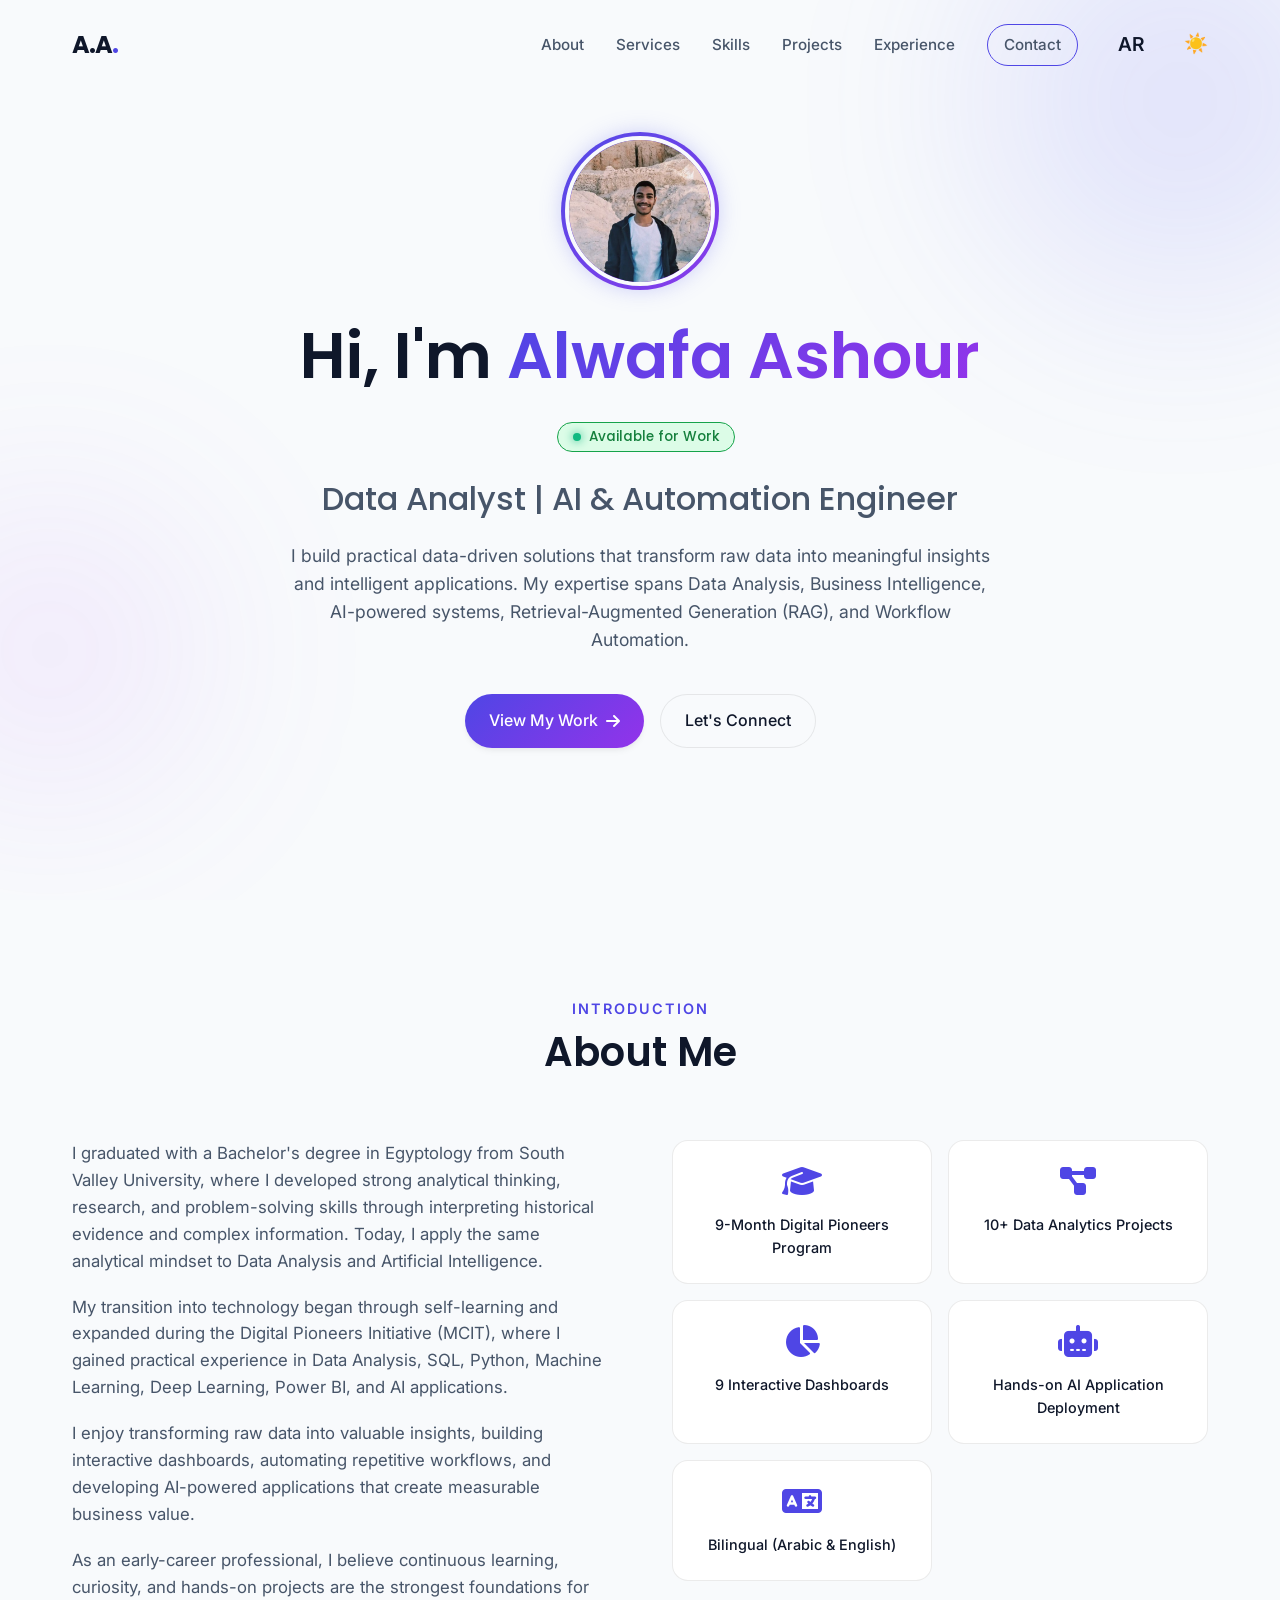
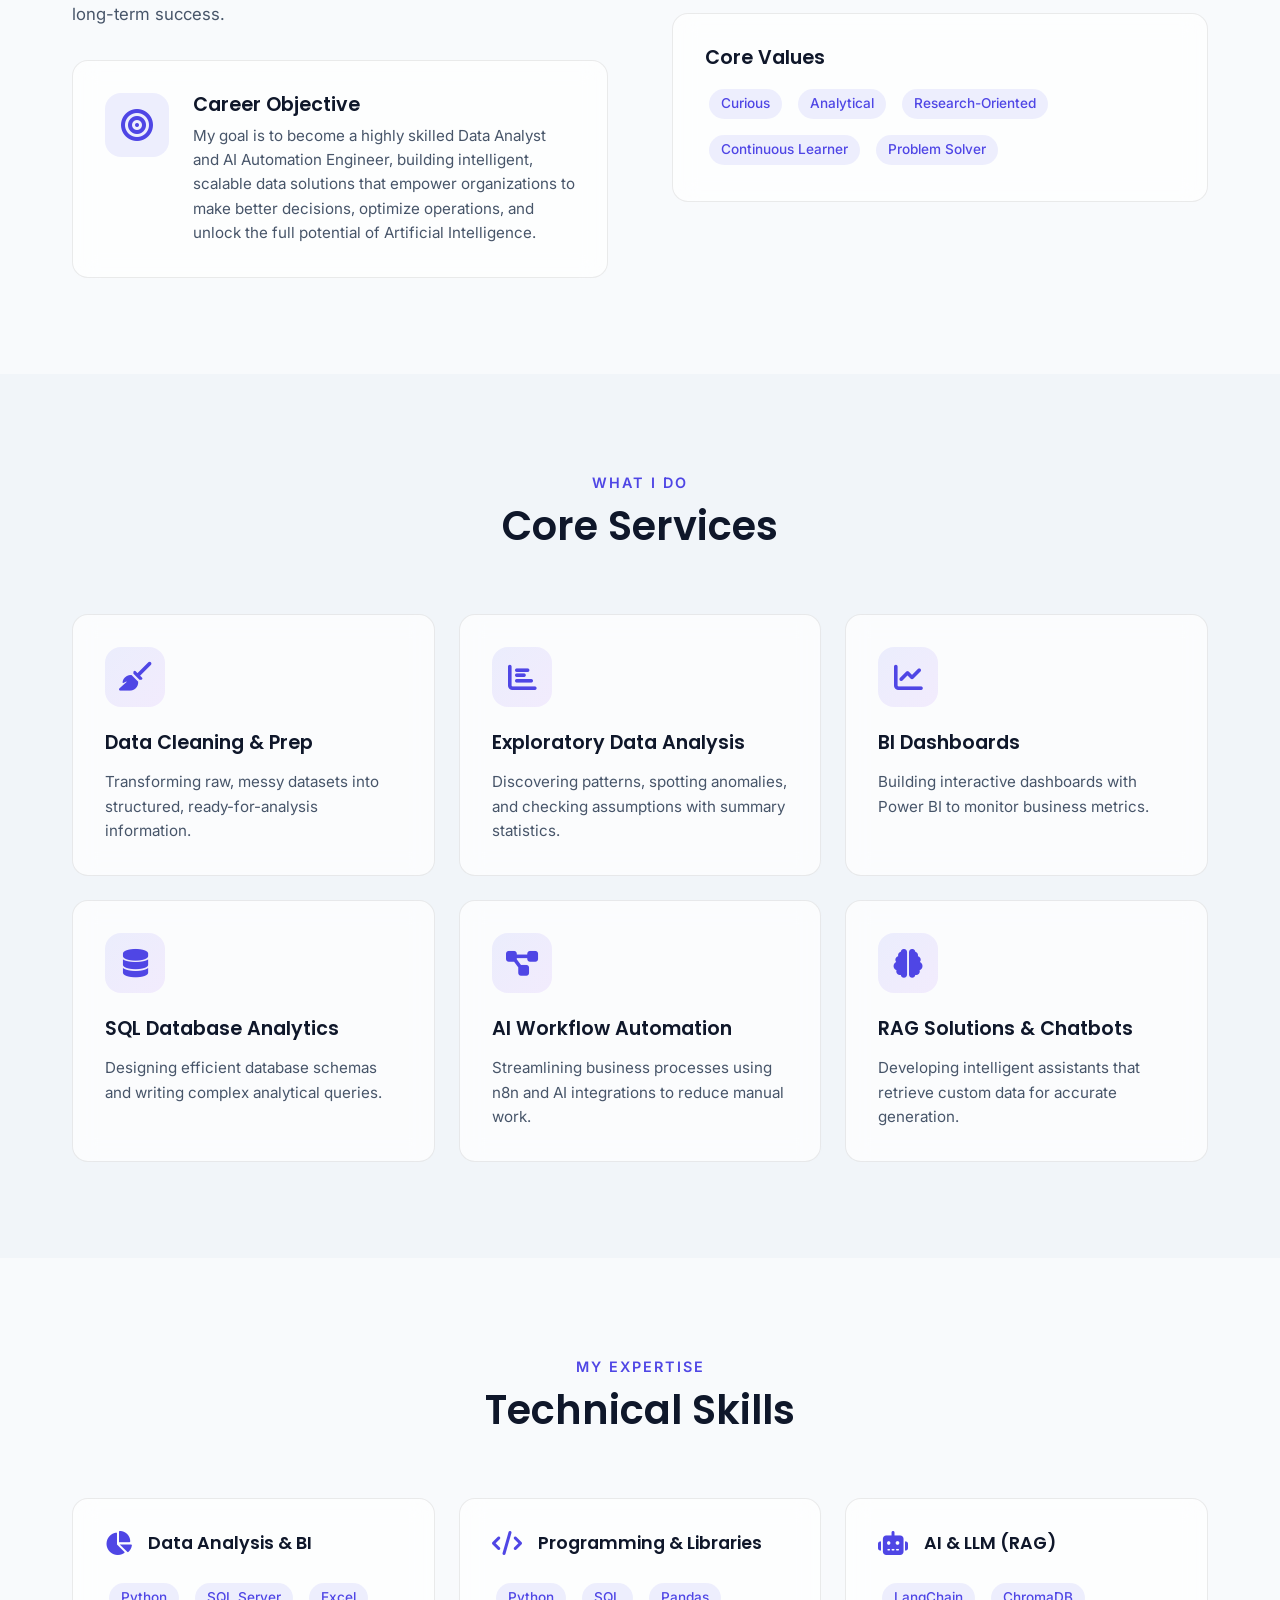
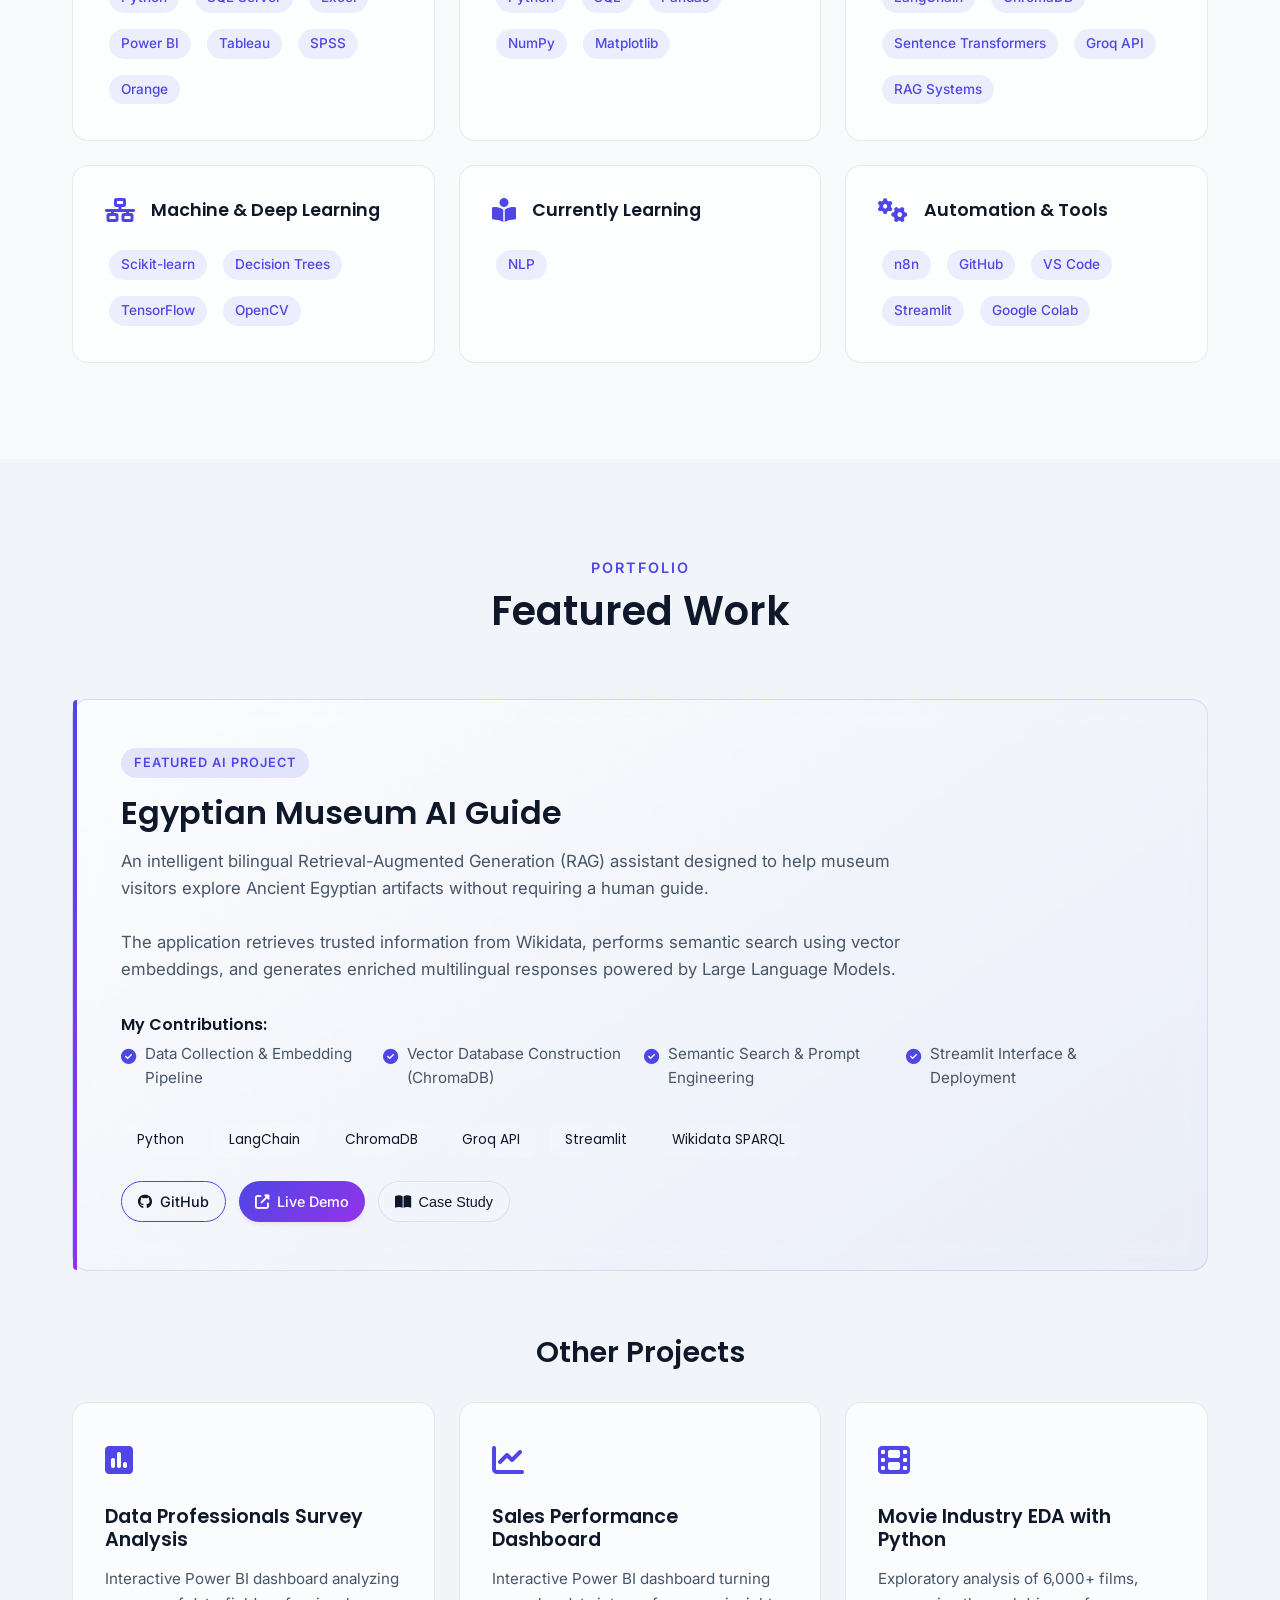
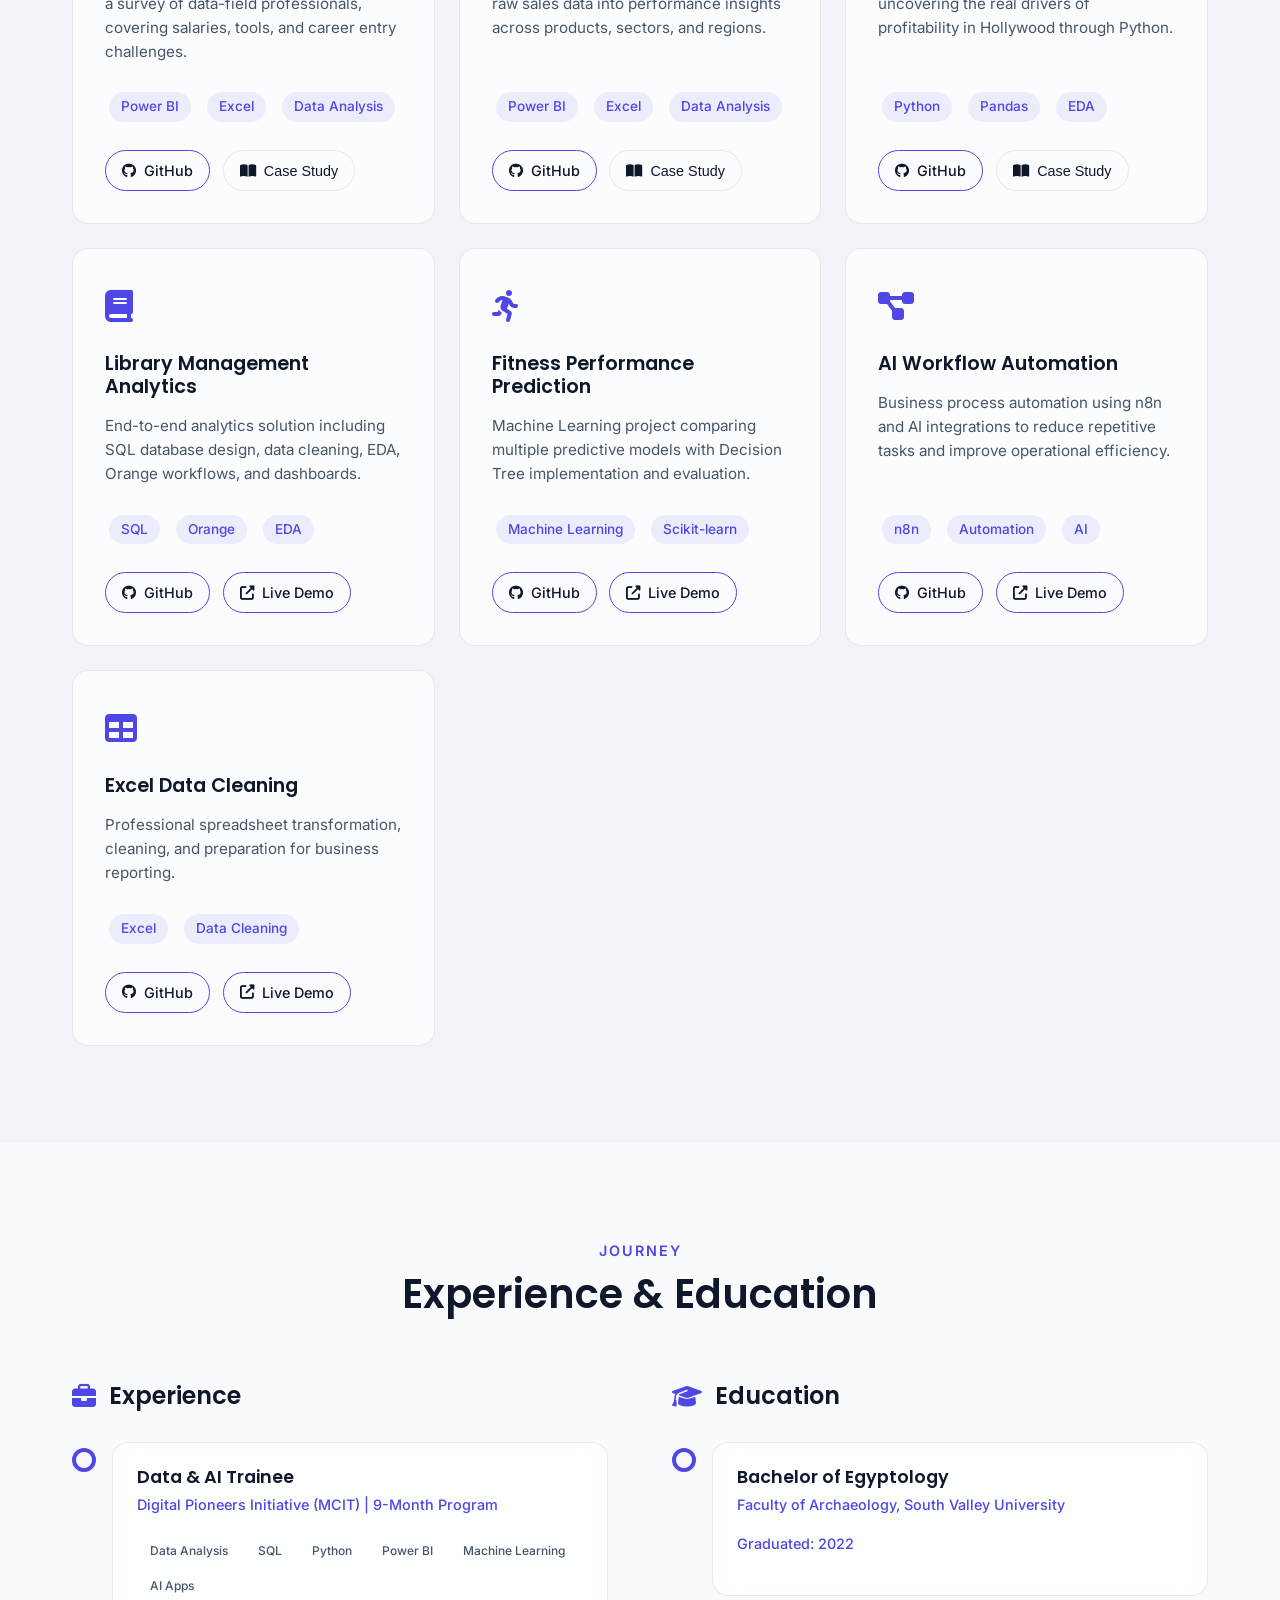
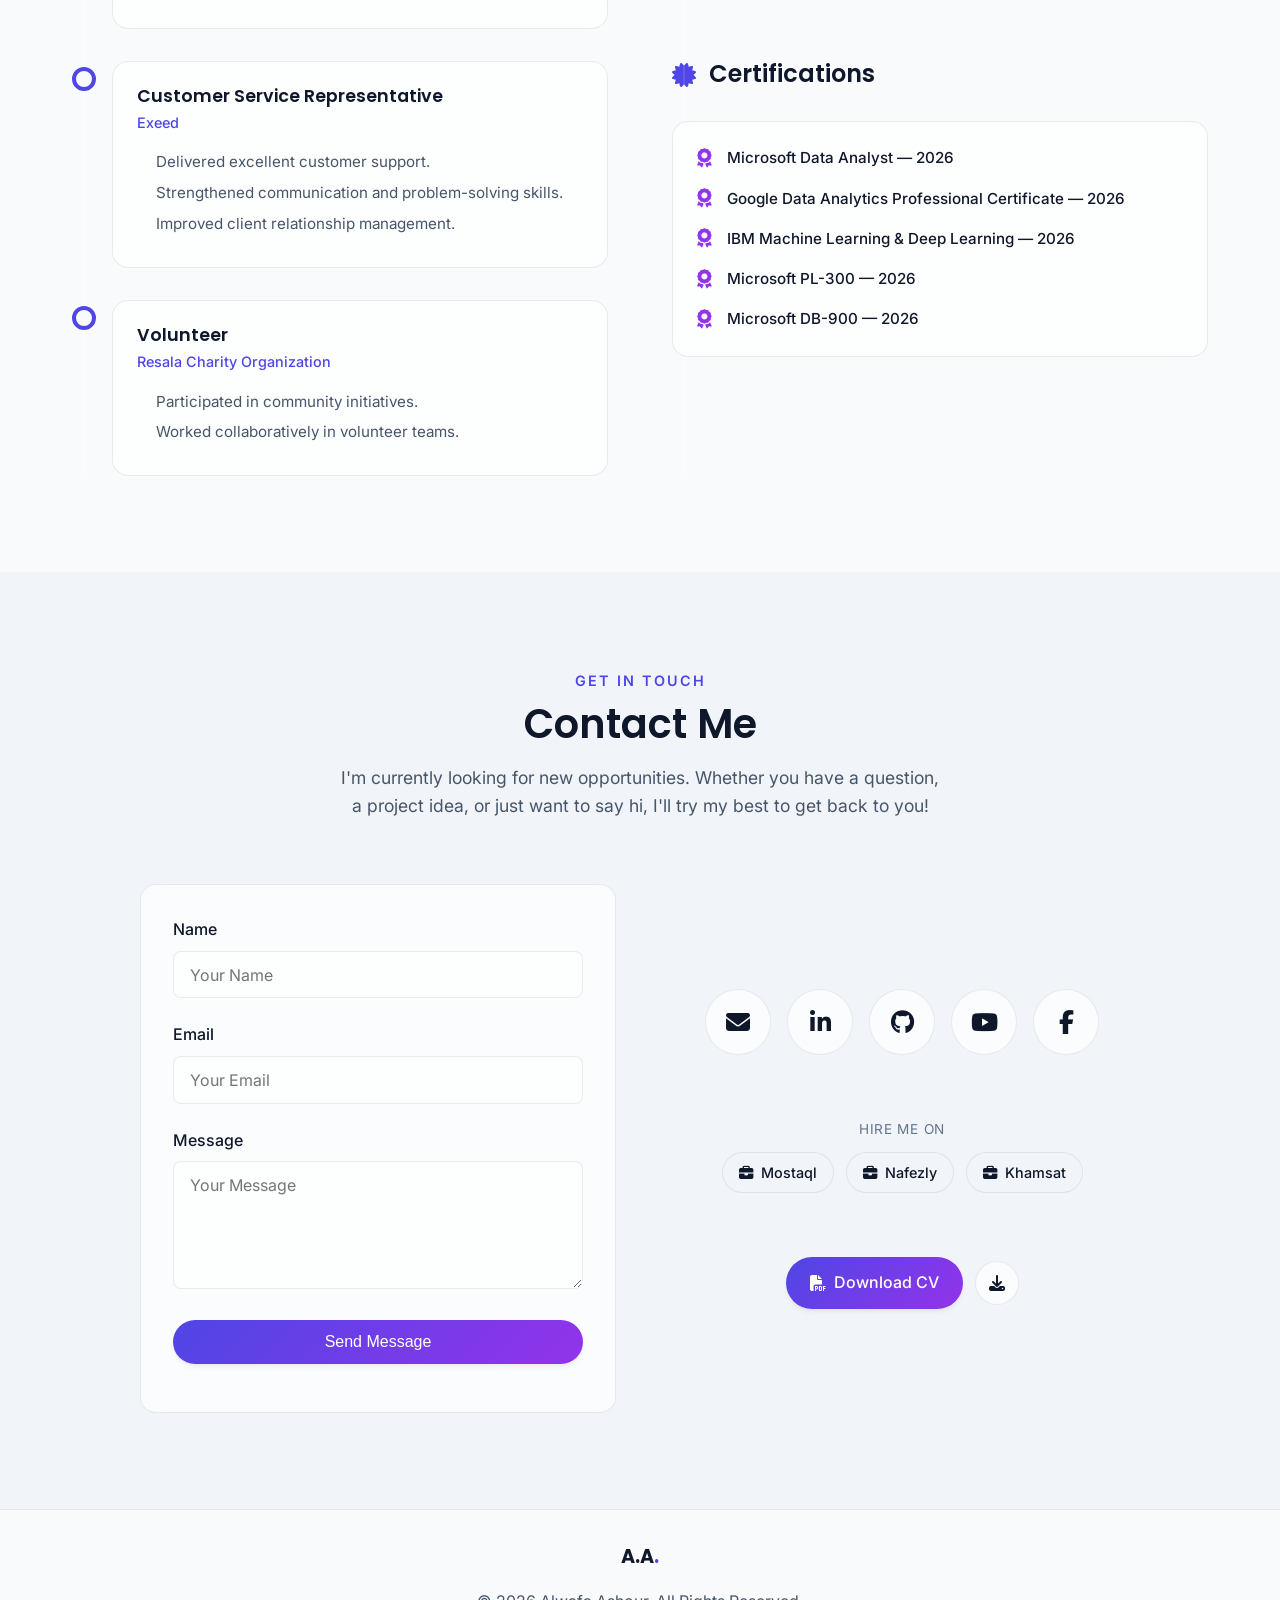
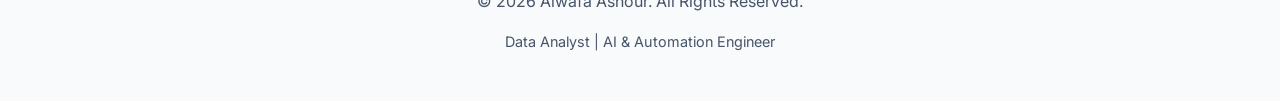
==== index.html @ 2058bc28 "Update portfolio" ====
<!DOCTYPE html>
<html lang="en">

<head>
    <meta charset="UTF-8">
    <meta name="viewport" content="width=device-width, initial-scale=1.0">
    <link rel="canonical" href="https://alwafaashour.netlify.app/">
    <title>Alwafa Ashour | Data Analyst & AI Automation Engineer</title>
    <meta name="description"
        content="Portfolio of Alwafa Ashour, a Data Analyst and AI & Automation Engineer specializing in Business Intelligence, RAG Systems, and Workflow Automation.">

    <!-- Open Graph / Social Media Preview -->
    <meta property="og:title" content="Alwafa Ashour | Data Analyst & AI Automation Engineer" />
    <meta property="og:description"
        content="Portfolio of Alwafa Ashour, a Data Analyst and AI & Automation Engineer specializing in Business Intelligence, RAG Systems, and Workflow Automation." />
    <meta property="og:image" content="/assets/og-preview.jpg" />
    <meta property="og:type" content="website" />
    <meta name="twitter:card" content="summary_large_image" />

    <!-- Favicon -->
    <link rel="icon" type="image/x-icon" href="assets/favicon.ico">
    <link rel="icon" type="image/png" sizes="16x16" href="assets/favicon-16x16.png">
    <link rel="icon" type="image/png" sizes="32x32" href="assets/favicon-32x32.png">
    <link rel="icon" type="image/png" sizes="192x192" href="assets/favicon-192x192.png">
    <link rel="apple-touch-icon" sizes="180x180" href="assets/apple-touch-icon.png">

    <!-- Structured Data -->
    <script type="application/ld+json">
    {
        "@context": "https://schema.org",
        "@type": "Person",
        "name": "Alwafa Ashour",
        "jobTitle": "Data Analyst | AI & Automation Engineer",
        "description": "Data Analyst and AI & Automation Engineer specializing in Business Intelligence, RAG Systems, and Workflow Automation.",
        "url": "https://alwafaashour.netlify.app/",
        "image": "https://alwafaashour.netlify.app/assets/profile.jpg",
        "sameAs": [
            "https://www.linkedin.com/in/wafa-ashour/",
            "https://github.com/wafaashour499",
            "https://mostaql.com/u/alwafa_ashour",
            "https://nafezly.com/u/Alwafa_Ashour",
            "https://khamsat.com/user/wafa_ashour"
        ],
        "knowsAbout": [
            "Data Analysis",
            "Business Intelligence",
            "Power BI",
            "Machine Learning",
            "Deep Learning",
            "Retrieval-Augmented Generation (RAG)",
            "Workflow Automation"
        ]
    }
    </script>

    <!-- Google Fonts -->
    <link rel="preconnect" href="https://fonts.googleapis.com">
    <link rel="preconnect" href="https://fonts.gstatic.com" crossorigin>
    <link
        href="https://fonts.googleapis.com/css2?family=Inter:wght@300;400;500;600;700&family=Poppins:wght@400;500;600;700&family=Cairo:wght@300;400;500;600;700&display=swap"
        rel="stylesheet">

    <!-- Font Awesome -->
    <link rel="stylesheet" href="https://cdnjs.cloudflare.com/ajax/libs/font-awesome/6.4.0/css/all.min.css">

    <!-- Custom CSS -->
    <link rel="stylesheet" href="css/style.css">
</head>

<body>
    <!-- Navigation -->
    <nav class="navbar">
        <div class="nav-content container">
            <a href="#" class="logo">A.A<span>.</span></a>
            <ul class="nav-links">
                <li><a href="#about">About</a></li>
                <li><a href="#services">Services</a></li>
                <li><a href="#skills">Skills</a></li>
                <li><a href="#projects">Projects</a></li>
                <li><a href="#experience">Experience</a></li>
                <li><a href="#contact" class="btn-primary-outline btn-sm">Contact</a></li>
                <li><button id="lang-toggle" class="lang-toggle-btn" aria-label="Toggle Language"
                        style="background:none; border:none; font-size:1.2rem; font-weight:600; cursor:pointer; color:var(--text-primary); margin-left: 0.5rem; font-family: inherit;">AR</button>
                </li>
                <li><button id="theme-toggle" class="theme-toggle-btn" aria-label="Toggle Theme"
                        style="background:none; border:none; font-size:1.2rem; cursor:pointer; color:var(--text-primary); margin-left: 0.5rem;">☀️</button>
                </li>
            </ul>
            <div class="hamburger">
                <i class="fas fa-bars"></i>
            </div>
        </div>
    </nav>

    <!-- Scroll Progress Bar -->
    <div class="scroll-progress-bar" id="scroll-progress-bar"></div>

    <!-- Mobile Menu Overlay -->
    <div class="mobile-menu-overlay"></div>

    <main>
        <!-- Hero Section -->
        <section id="hero" class="hero section-padding">
            <div class="container hero-container">
                <div class="hero-content reveal">
                    <div class="hero-image-wrapper">
                        <img src="assets/profile.jpg" alt="Alwafa Ashour" class="hero-profile-img">
                    </div>
                    <h1 class="hero-title">
                        Hi, I'm <span class="highlight">Alwafa Ashour</span>
                        <span class="availability-badge"><span class="status-dot"></span>Available for
                            Work</span>
                    </h1>
                    <h2 class="hero-subtitle">Data Analyst | AI & Automation Engineer</h2>
                    <p class="hero-description">
                        I build practical data-driven solutions that transform raw data into meaningful insights and
                        intelligent applications. My expertise spans Data Analysis, Business Intelligence, AI-powered
                        systems, Retrieval-Augmented Generation (RAG), and Workflow Automation.
                    </p>
                    <div class="hero-cta">
                        <a href="#projects" class="btn-primary">View My Work <i class="fas fa-arrow-right"></i></a>
                        <a href="#contact" class="btn-secondary">Let's Connect</a>
                    </div>
                </div>
            </div>

            <div class="hero-bg-shapes">
                <div class="shape shape-1"></div>
                <div class="shape shape-2"></div>
            </div>
        </section>

        <!-- About Section -->
        <section id="about" class="about section-padding">
            <div class="container">
                <div class="section-header reveal">
                    <span class="section-subtitle">Introduction</span>
                    <h2 class="section-title">About Me</h2>
                </div>

                <div class="about-grid">
                    <div class="about-text reveal delay-1">
                        <p>I graduated with a Bachelor's degree in Egyptology from South Valley University, where I
                            developed strong analytical thinking, research, and problem-solving skills through
                            interpreting historical evidence and complex information. Today, I apply the same analytical
                            mindset to Data Analysis and Artificial Intelligence.</p>

                        <p>My transition into technology began through self-learning and expanded during the Digital
                            Pioneers Initiative (MCIT), where I gained practical experience in Data Analysis, SQL,
                            Python, Machine Learning, Deep Learning, Power BI, and AI applications.</p>

                        <p>I enjoy transforming raw data into valuable insights, building interactive dashboards,
                            automating repetitive workflows, and developing AI-powered applications that create
                            measurable business value.</p>

                        <p>As an early-career professional, I believe continuous learning, curiosity, and hands-on
                            projects are the strongest foundations for long-term success.</p>

                        <div class="career-objective glass-card">
                            <i class="fas fa-bullseye objective-icon"></i>
                            <div>
                                <h3>Career Objective</h3>
                                <p>My goal is to become a highly skilled Data Analyst and AI Automation Engineer,
                                    building intelligent, scalable data solutions that empower organizations to make
                                    better decisions, optimize operations, and unlock the full potential of Artificial
                                    Intelligence.</p>
                            </div>
                        </div>
                    </div>

                    <div class="about-highlights reveal delay-2">
                        <div class="highlight-cards">
                            <div class="highlight-card">
                                <i class="fas fa-graduation-cap"></i>
                                <span>9-Month Digital Pioneers Program</span>
                            </div>
                            <div class="highlight-card">
                                <i class="fas fa-project-diagram"></i>
                                <span>10+ Data Analytics Projects</span>
                            </div>
                            <div class="highlight-card">
                                <i class="fas fa-chart-pie"></i>
                                <span>9 Interactive Dashboards</span>
                            </div>
                            <div class="highlight-card">
                                <i class="fas fa-robot"></i>
                                <span>Hands-on AI Application Deployment</span>
                            </div>
                            <div class="highlight-card">
                                <i class="fas fa-language"></i>
                                <span>Bilingual (Arabic & English)</span>
                            </div>
                        </div>

                        <div class="personal-values glass-card mt-2">
                            <h3>Core Values</h3>
                            <div class="values-tags">
                                <span class="tag">Curious</span>
                                <span class="tag">Analytical</span>
                                <span class="tag">Research-Oriented</span>
                                <span class="tag">Continuous Learner</span>
                                <span class="tag">Problem Solver</span>
                            </div>
                        </div>
                    </div>
                </div>
            </div>
        </section>

        <!-- Services Section -->
        <section id="services" class="services section-padding bg-alt">
            <div class="container">
                <div class="section-header reveal">
                    <span class="section-subtitle">What I Do</span>
                    <h2 class="section-title">Core Services</h2>
                </div>

                <div class="services-grid">
                    <div class="service-card glass-card reveal delay-1">
                        <div class="service-icon"><i class="fas fa-broom"></i></div>
                        <h3>Data Cleaning & Prep</h3>
                        <p>Transforming raw, messy datasets into structured, ready-for-analysis information.</p>
                    </div>
                    <div class="service-card glass-card reveal delay-2">
                        <div class="service-icon"><i class="fas fa-chart-bar"></i></div>
                        <h3>Exploratory Data Analysis</h3>
                        <p>Discovering patterns, spotting anomalies, and checking assumptions with summary statistics.
                        </p>
                    </div>
                    <div class="service-card glass-card reveal delay-3">
                        <div class="service-icon"><i class="fas fa-chart-line"></i></div>
                        <h3>BI Dashboards</h3>
                        <p>Building interactive dashboards with Power BI to monitor business metrics.</p>
                    </div>
                    <div class="service-card glass-card reveal delay-1">
                        <div class="service-icon"><i class="fas fa-database"></i></div>
                        <h3>SQL Database Analytics</h3>
                        <p>Designing efficient database schemas and writing complex analytical queries.</p>
                    </div>
                    <div class="service-card glass-card reveal delay-2">
                        <div class="service-icon"><i class="fas fa-project-diagram"></i></div>
                        <h3>AI Workflow Automation</h3>
                        <p>Streamlining business processes using n8n and AI integrations to reduce manual work.</p>
                    </div>
                    <div class="service-card glass-card reveal delay-3">
                        <div class="service-icon"><i class="fas fa-brain"></i></div>
                        <h3>RAG Solutions & Chatbots</h3>
                        <p>Developing intelligent assistants that retrieve custom data for accurate generation.</p>
                    </div>
                </div>
            </div>
        </section>

        <!-- Skills Section -->
        <section id="skills" class="skills section-padding">
            <div class="container">
                <div class="section-header reveal">
                    <span class="section-subtitle">My Expertise</span>
                    <h2 class="section-title">Technical Skills</h2>
                </div>

                <div class="skills-container reveal delay-1">
                    <div class="skill-category glass-card">
                        <div class="category-header">
                            <i class="fas fa-chart-pie"></i>
                            <h3>Data Analysis & BI</h3>
                        </div>
                        <div class="skill-tags">
                            <span class="tag">Python</span>
                            <span class="tag">SQL Server</span>
                            <span class="tag">Excel</span>
                            <span class="tag">Power BI</span>
                            <span class="tag">Tableau</span>
                            <span class="tag">SPSS</span>
                            <span class="tag">Orange</span>
                        </div>
                    </div>

                    <div class="skill-category glass-card">
                        <div class="category-header">
                            <i class="fas fa-code"></i>
                            <h3>Programming & Libraries</h3>
                        </div>
                        <div class="skill-tags">
                            <span class="tag">Python</span>
                            <span class="tag">SQL</span>
                            <span class="tag">Pandas</span>
                            <span class="tag">NumPy</span>
                            <span class="tag">Matplotlib</span>
                        </div>
                    </div>

                    <div class="skill-category glass-card">
                        <div class="category-header">
                            <i class="fas fa-robot"></i>
                            <h3>AI & LLM (RAG)</h3>
                        </div>
                        <div class="skill-tags">
                            <span class="tag">LangChain</span>
                            <span class="tag">ChromaDB</span>
                            <span class="tag">Sentence Transformers</span>
                            <span class="tag">Groq API</span>
                            <span class="tag">RAG Systems</span>
                        </div>
                    </div>

                    <div class="skill-category glass-card">
                        <div class="category-header">
                            <i class="fas fa-network-wired"></i>
                            <h3>Machine & Deep Learning</h3>
                        </div>
                        <div class="skill-tags">
                            <span class="tag">Scikit-learn</span>
                            <span class="tag">Decision Trees</span>
                            <span class="tag">TensorFlow</span>
                            <span class="tag">OpenCV</span>
                        </div>
                    </div>

                    <div class="skill-category glass-card">
                        <div class="category-header">
                            <i class="fas fa-book-reader"></i>
                            <h3>Currently Learning</h3>
                        </div>
                        <div class="skill-tags">
                            <span class="tag">NLP</span>
                        </div>
                    </div>

                    <div class="skill-category glass-card">
                        <div class="category-header">
                            <i class="fas fa-cogs"></i>
                            <h3>Automation & Tools</h3>
                        </div>
                        <div class="skill-tags">
                            <span class="tag">n8n</span>
                            <span class="tag">GitHub</span>
                            <span class="tag">VS Code</span>
                            <span class="tag">Streamlit</span>
                            <span class="tag">Google Colab</span>
                        </div>
                    </div>


                </div>
            </div>
        </section>

        <!-- Projects Section -->
        <section id="projects" class="projects section-padding bg-alt">
            <div class="container">
                <div class="section-header reveal">
                    <span class="section-subtitle">Portfolio</span>
                    <h2 class="section-title">Featured Work</h2>
                </div>

                <!-- Featured Project -->
                <div class="featured-project glass-card reveal delay-1">
                    <div class="project-content">
                        <div class="project-badge">Featured AI Project</div>
                        <h3 class="project-title">Egyptian Museum AI Guide</h3>
                        <p class="project-desc">
                            An intelligent bilingual Retrieval-Augmented Generation (RAG) assistant designed to help
                            museum visitors explore Ancient Egyptian artifacts without requiring a human guide.
                            <br><br>
                            The application retrieves trusted information from Wikidata, performs semantic search using
                            vector embeddings, and generates enriched multilingual responses powered by Large Language
                            Models.
                        </p>

                        <div class="project-contributions">
                            <h4>My Contributions:</h4>
                            <ul>
                                <li>Data Collection & Embedding Pipeline</li>
                                <li>Vector Database Construction (ChromaDB)</li>
                                <li>Semantic Search & Prompt Engineering</li>
                                <li>Streamlit Interface & Deployment</li>
                            </ul>
                        </div>

                        <div class="project-tech">
                            <span>Python</span>
                            <span>LangChain</span>
                            <span>ChromaDB</span>
                            <span>Groq API</span>
                            <span>Streamlit</span>
                            <span>Wikidata SPARQL</span>
                        </div>

                        <div class="project-links mt-1">
                            <a href="https://github.com/wafaashour499/Egyptian-Artifacts-Assistant" target="_blank"
                                class="btn-primary-outline btn-sm"><i class="fab fa-github"></i> GitHub</a>
                            <a href="https://egyptian-artifacts-assistant.streamlit.app/" target="_blank"
                                class="btn-primary btn-sm"><i class="fas fa-external-link-alt"></i> Live Demo</a>
                            <button type="button" class="btn-secondary btn-sm" data-open-modal="case-study-modal"><i
                                    class="fas fa-book-open"></i> Case Study</button>
                        </div>
                    </div>
                </div>

                <!-- Other Projects Grid -->
                <h3 class="subsection-title reveal">Other Projects</h3>
                <div class="projects-grid">
                    <div class="project-card glass-card reveal delay-1">
                        <div class="card-icon"><i class="fas fa-poll"></i></div>
                        <h3>Data Professionals Survey Analysis</h3>
                        <p>Interactive Power BI dashboard analyzing a survey of data-field professionals, covering
                            salaries, tools, and career entry challenges.</p>
                        <div class="card-tags"><span class="tag">Power BI</span><span class="tag">Excel</span><span
                                class="tag">Data Analysis</span></div>
                        <div class="project-links mt-1">
                            <a href="#" target="_blank" class="btn-primary-outline btn-sm"><i class="fab fa-github"></i>
                                GitHub</a>
                            <button type="button" class="btn-secondary btn-sm"
                                data-open-modal="case-study-modal-powerbi-survey"><i class="fas fa-book-open"></i>
                                Case Study</button>
                        </div>
                    </div>

                    <div class="project-card glass-card reveal delay-1">
                        <div class="card-icon"><i class="fas fa-chart-line"></i></div>
                        <h3>Sales Performance Dashboard</h3>
                        <p>Interactive Power BI dashboard turning raw sales data into performance insights across
                            products, sectors, and regions.</p>
                        <div class="card-tags"><span class="tag">Power BI</span><span class="tag">Excel</span><span
                                class="tag">Data Analysis</span></div>
                        <div class="project-links mt-1">
                            <a href="#" target="_blank" class="btn-primary-outline btn-sm"><i class="fab fa-github"></i>
                                GitHub</a>
                            <button type="button" class="btn-secondary btn-sm"
                                data-open-modal="case-study-modal-powerbi-sales"><i class="fas fa-book-open"></i>
                                Case Study</button>
                        </div>
                    </div>

                    <div class="project-card glass-card reveal delay-2">
                        <div class="card-icon"><i class="fas fa-film"></i></div>
                        <h3>Movie Industry EDA with Python</h3>
                        <p>Exploratory analysis of 6,000+ films, uncovering the real drivers of profitability in
                            Hollywood through Python.</p>
                        <div class="card-tags"><span class="tag">Python</span><span class="tag">Pandas</span><span
                                class="tag">EDA</span></div>
                        <div class="project-links mt-1">
                            <a href="#" target="_blank" class="btn-primary-outline btn-sm"><i class="fab fa-github"></i>
                                GitHub</a>
                            <button type="button" class="btn-secondary btn-sm"
                                data-open-modal="case-study-modal-movies-eda"><i class="fas fa-book-open"></i>
                                Case Study</button>
                        </div>
                    </div>

                    <div class="project-card glass-card reveal delay-3">
                        <div class="card-icon"><i class="fas fa-book"></i></div>
                        <h3>Library Management Analytics</h3>
                        <p>End-to-end analytics solution including SQL database design, data cleaning, EDA, Orange
                            workflows, and dashboards.</p>
                        <div class="card-tags"><span class="tag">SQL</span><span class="tag">Orange</span><span
                                class="tag">EDA</span></div>
                        <div class="project-links mt-1">
                            <a href="#" target="_blank" class="btn-primary-outline btn-sm"><i class="fab fa-github"></i>
                                GitHub</a>
                            <a href="#" target="_blank" class="btn-primary-outline btn-sm"><i
                                    class="fas fa-external-link-alt"></i> Live Demo</a>
                        </div>
                    </div>

                    <div class="project-card glass-card reveal delay-1">
                        <div class="card-icon"><i class="fas fa-running"></i></div>
                        <h3>Fitness Performance Prediction</h3>
                        <p>Machine Learning project comparing multiple predictive models with Decision Tree
                            implementation and evaluation.</p>
                        <div class="card-tags"><span class="tag">Machine Learning</span><span
                                class="tag">Scikit-learn</span></div>
                        <div class="project-links mt-1">
                            <a href="#" target="_blank" class="btn-primary-outline btn-sm"><i class="fab fa-github"></i>
                                GitHub</a>
                            <a href="#" target="_blank" class="btn-primary-outline btn-sm"><i
                                    class="fas fa-external-link-alt"></i> Live Demo</a>
                        </div>
                    </div>

                    <div class="project-card glass-card reveal delay-2">
                        <div class="card-icon"><i class="fas fa-project-diagram"></i></div>
                        <h3>AI Workflow Automation</h3>
                        <p>Business process automation using n8n and AI integrations to reduce repetitive tasks and
                            improve operational efficiency.</p>
                        <div class="card-tags"><span class="tag">n8n</span><span class="tag">Automation</span><span
                                class="tag">AI</span></div>
                        <div class="project-links mt-1">
                            <a href="#" target="_blank" class="btn-primary-outline btn-sm"><i class="fab fa-github"></i>
                                GitHub</a>
                            <a href="#" target="_blank" class="btn-primary-outline btn-sm"><i
                                    class="fas fa-external-link-alt"></i> Live Demo</a>
                        </div>
                    </div>

                    <div class="project-card glass-card reveal delay-3">
                        <div class="card-icon"><i class="fas fa-table"></i></div>
                        <h3>Excel Data Cleaning</h3>
                        <p>Professional spreadsheet transformation, cleaning, and preparation for business reporting.
                        </p>
                        <div class="card-tags"><span class="tag">Excel</span><span class="tag">Data Cleaning</span>
                        </div>
                        <div class="project-links mt-1">
                            <a href="#" target="_blank" class="btn-primary-outline btn-sm"><i class="fab fa-github"></i>
                                GitHub</a>
                            <a href="#" target="_blank" class="btn-primary-outline btn-sm"><i
                                    class="fas fa-external-link-alt"></i> Live Demo</a>
                        </div>
                    </div>
                </div>
            </div>
        </section>

        <!-- Experience & Education Section -->
        <section id="experience" class="timeline-section section-padding">
            <div class="container">
                <div class="section-header reveal">
                    <span class="section-subtitle">Journey</span>
                    <h2 class="section-title">Experience & Education</h2>
                </div>

                <div class="timeline-grid">
                    <!-- Experience -->
                    <div class="timeline-column reveal delay-1">
                        <h3 class="timeline-title"><i class="fas fa-briefcase"></i> Experience</h3>

                        <div class="timeline-item">
                            <div class="timeline-dot"></div>
                            <div class="timeline-content glass-card">
                                <h4>Data & AI Trainee</h4>
                                <span class="timeline-company">Digital Pioneers Initiative (MCIT) | 9-Month
                                    Program</span>
                                <div class="timeline-skills mt-1">
                                    <span class="tag outline-sm">Data Analysis</span>
                                    <span class="tag outline-sm">SQL</span>
                                    <span class="tag outline-sm">Python</span>
                                    <span class="tag outline-sm">Power BI</span>
                                    <span class="tag outline-sm">Machine Learning</span>
                                    <span class="tag outline-sm">AI Apps</span>
                                </div>
                            </div>
                        </div>

                        <div class="timeline-item">
                            <div class="timeline-dot"></div>
                            <div class="timeline-content glass-card">
                                <h4>Customer Service Representative</h4>
                                <span class="timeline-company">Exeed</span>
                                <ul class="timeline-list">
                                    <li>Delivered excellent customer support.</li>
                                    <li>Strengthened communication and problem-solving skills.</li>
                                    <li>Improved client relationship management.</li>
                                </ul>
                            </div>
                        </div>

                        <div class="timeline-item">
                            <div class="timeline-dot"></div>
                            <div class="timeline-content glass-card">
                                <h4>Volunteer</h4>
                                <span class="timeline-company">Resala Charity Organization</span>
                                <ul class="timeline-list">
                                    <li>Participated in community initiatives.</li>
                                    <li>Worked collaboratively in volunteer teams.</li>
                                </ul>
                            </div>
                        </div>
                    </div>

                    <!-- Education & Certifications -->
                    <div class="timeline-column reveal delay-2">
                        <h3 class="timeline-title"><i class="fas fa-graduation-cap"></i> Education</h3>

                        <div class="timeline-item">
                            <div class="timeline-dot"></div>
                            <div class="timeline-content glass-card">
                                <h4>Bachelor of Egyptology</h4>
                                <span class="timeline-company">Faculty of Archaeology, South Valley University</span>
                                <span class="timeline-date">Graduated: 2022</span>
                            </div>
                        </div>

                        <h3 class="timeline-title mt-3"><i class="fas fa-certificate"></i> Certifications</h3>

                        <div class="certifications-list glass-card">
                            <div class="cert-item">
                                <i class="fas fa-award"></i>
                                <span>Microsoft Data Analyst — 2026</span>
                            </div>
                            <div class="cert-item">
                                <i class="fas fa-award"></i>
                                <span>Google Data Analytics Professional Certificate — 2026</span>
                            </div>
                            <div class="cert-item">
                                <i class="fas fa-award"></i>
                                <span>IBM Machine Learning & Deep Learning — 2026</span>
                            </div>
                            <div class="cert-item">
                                <i class="fas fa-award"></i>
                                <span>Microsoft PL-300 — 2026</span>
                            </div>
                            <div class="cert-item">
                                <i class="fas fa-award"></i>
                                <span>Microsoft DB-900 — 2026</span>
                            </div>
                        </div>
                    </div>
                </div>
            </div>
        </section>

        <!-- Contact Section -->
        <section id="contact" class="contact section-padding bg-alt">
            <div class="container">
                <div class="section-header reveal">
                    <span class="section-subtitle">Get In Touch</span>
                    <h2 class="section-title">Contact Me</h2>
                    <p class="contact-intro">I'm currently looking for new opportunities. Whether you have a question, a
                        project idea, or just want to say hi, I'll try my best to get back to you!</p>
                </div>

                <div class="contact-content reveal delay-1">
                    <div class="contact-grid">
                        <div class="contact-form-container glass-card">
                            <form id="contact-form" action="https://formspree.io/f/xqergovp" method="POST">
                                <div class="form-group">
                                    <label for="name">Name</label>
                                    <input type="text" id="name" name="name" required placeholder="Your Name">
                                </div>
                                <div class="form-group">
                                    <label for="email">Email</label>
                                    <input type="email" id="email" name="email" required placeholder="Your Email">
                                </div>
                                <div class="form-group">
                                    <label for="message">Message</label>
                                    <textarea id="message" name="message" rows="5" required
                                        placeholder="Your Message"></textarea>
                                </div>
                                <button type="submit" class="btn-primary" style="width: 100%;">Send Message</button>
                                <div id="form-status" class="form-status"></div>
                            </form>
                        </div>
                        <div class="contact-info">
                            <div class="social-links" style="margin-top: 0;">
                                <a href="mailto:your.email@example.com" class="social-btn glass-card"
                                    aria-label="Email">
                                    <i class="fas fa-envelope"></i>
                                </a>
                                <a href="https://www.linkedin.com/in/wafa-ashour/" target="_blank"
                                    class="social-btn glass-card" aria-label="LinkedIn">
                                    <i class="fab fa-linkedin-in"></i>
                                </a>
                                <a href="https://github.com/wafaashour499" target="_blank" class="social-btn glass-card"
                                    aria-label="GitHub">
                                    <i class="fab fa-github"></i>
                                </a>
                                <a href="#" class="social-btn glass-card" aria-label="YouTube">
                                    <i class="fab fa-youtube"></i>
                                </a>
                                <a href="#" class="social-btn glass-card" aria-label="Facebook">
                                    <i class="fab fa-facebook-f"></i>
                                </a>
                            </div>

                            <div class="freelance-section mt-3 text-center">
                                <p class="freelance-label">Hire Me On</p>
                                <div class="freelance-links">
                                    <a href="https://mostaql.com/u/alwafa_ashour" target="_blank"
                                        rel="noopener noreferrer" class="btn-secondary btn-sm"><i
                                            class="fas fa-briefcase"></i> Mostaql</a>
                                    <a href="https://nafezly.com/u/Alwafa_Ashour" target="_blank"
                                        rel="noopener noreferrer" class="btn-secondary btn-sm"><i
                                            class="fas fa-briefcase"></i> Nafezly</a>
                                    <a href="https://khamsat.com/user/wafa_ashour" target="_blank"
                                        rel="noopener noreferrer" class="btn-secondary btn-sm"><i
                                            class="fas fa-briefcase"></i> Khamsat</a>
                                </div>
                            </div>

                            <div class="mt-3 text-center cv-buttons">
                                <a href="assets/Alwafa_Ashour_CV.pdf" target="_blank" rel="noopener noreferrer"
                                    class="btn-primary"><i class="fas fa-file-pdf"></i> Download CV</a>
                                <a href="assets/Alwafa_Ashour_CV.pdf" download class="cv-download-icon"
                                    aria-label="Download CV file" title="Download">
                                    <i class="fas fa-download"></i>
                                </a>
                            </div>
                        </div>
                    </div>
                </div>
            </div>
        </section>
    </main>

    <!-- Footer -->
    <footer>
        <div class="container">
            <div class="footer-content">
                <div class="footer-logo">A.A<span>.</span></div>
                <p>&copy; 2026 Alwafa Ashour. All Rights Reserved.</p>
                <p class="footer-tagline">Data Analyst | AI & Automation Engineer</p>
            </div>
        </div>
    </footer>

    <!-- Case Study Modal: Egyptian Museum AI Guide -->
    <div id="case-study-modal" class="cs-modal" aria-hidden="true">
        <div class="cs-modal-overlay" data-close-modal></div>
        <div class="cs-modal-panel glass-card" role="dialog" aria-modal="true" aria-labelledby="cs-modal-title">
            <button type="button" class="cs-modal-close" data-close-modal aria-label="Close case study">
                <i class="fas fa-times"></i>
            </button>

            <div class="cs-modal-scroll">
                <div class="cs-hero">
                    <img src="assets/case-study/hero-banner.jpg" alt="Egyptian Museum AI Guide" loading="lazy">
                    <div class="cs-hero-overlay">
                        <span class="cs-hero-badge">Case Study</span>
                        <h2 id="cs-modal-title">Egyptian Museum AI Guide</h2>
                        <p>A bilingual RAG assistant for exploring ancient Egyptian artifacts</p>
                    </div>
                </div>

                <div class="cs-body">
                    <section class="cs-section">
                        <h3><i class="fas fa-info-circle"></i> Overview</h3>
                        <p>
                            Visitors can ask about any artifact, king, or museum in Arabic or English, and the
                            system searches a real artifacts database covering the Egyptian Museum in Cairo, the
                            Luxor Museum, the Nubian Museum, and the Grand Egyptian Museum. It retrieves the most
                            relevant pieces through semantic search, then generates a complete answer grounded in
                            that retrieved data combined with the model's historical knowledge.
                        </p>
                    </section>

                    <section class="cs-section">
                        <h3><i class="fas fa-user-check"></i> My Contributions</h3>
                        <ul class="cs-list">
                            <li>Data Collection & Embedding Pipeline</li>
                            <li>Vector Database Construction (ChromaDB)</li>
                            <li>Semantic Search & Prompt Engineering</li>
                            <li>Streamlit Interface & Deployment</li>
                        </ul>
                    </section>

                    <section class="cs-section">
                        <h3><i class="fas fa-star"></i> Key Features</h3>
                        <div class="cs-features-grid">
                            <div class="cs-feature"><i class="fas fa-language"></i>
                                <div>
                                    <h4>Multilingual Semantic Search</h4>
                                    <p>Ask in Arabic or English and get the same accurate results.</p>
                                </div>
                            </div>
                            <div class="cs-feature"><i class="fas fa-water"></i>
                                <div>
                                    <h4>Streaming Responses</h4>
                                    <p>Answers appear progressively instead of a blocking wait.</p>
                                </div>
                            </div>
                            <div class="cs-feature"><i class="fas fa-link"></i>
                                <div>
                                    <h4>Cited Sources</h4>
                                    <p>Every answer links directly to the matching Wikidata entry.</p>
                                </div>
                            </div>
                            <div class="cs-feature"><i class="fas fa-video"></i>
                                <div>
                                    <h4>Virtual Tours</h4>
                                    <p>Automatic Matterport 3D tour links when a site has one available.</p>
                                </div>
                            </div>
                            <div class="cs-feature"><i class="fas fa-image"></i>
                                <div>
                                    <h4>Image Fallback</h4>
                                    <p>Broken image links gracefully fall back to a placeholder.</p>
                                </div>
                            </div>
                            <div class="cs-feature"><i class="fas fa-thumbs-up"></i>
                                <div>
                                    <h4>User Feedback</h4>
                                    <p>Thumbs up/down on every response for continuous improvement.</p>
                                </div>
                            </div>
                        </div>
                    </section>

                    <section class="cs-section">
                        <h3><i class="fas fa-tools"></i> Tech Stack</h3>
                        <div class="project-tech">
                            <span>Python</span>
                            <span>Streamlit</span>
                            <span>Llama 3.3 70B (Groq API)</span>
                            <span>Sentence Transformers</span>
                            <span>ChromaDB</span>
                            <span>Wikidata</span>
                        </div>
                    </section>

                    <section class="cs-section">
                        <h3><i class="fas fa-desktop"></i> Screenshots</h3>
                        <div class="cs-screenshots">
                            <figure>
                                <img src="assets/case-study/screenshot-home.jpg" alt="Home screen" loading="lazy">
                                <figcaption>Home Screen</figcaption>
                            </figure>
                            <figure>
                                <img src="assets/case-study/screenshot-chat.jpg" alt="Conversation example" loading="lazy">
                                <figcaption>Conversation Example</figcaption>
                            </figure>
                        </div>
                    </section>

                    <div class="cs-footer-links">
                        <a href="https://github.com/wafaashour499/Egyptian-Artifacts-Assistant" target="_blank"
                            rel="noopener noreferrer" class="btn-primary-outline btn-sm"><i
                                class="fab fa-github"></i> GitHub</a>
                        <a href="https://egyptian-artifacts-assistant.streamlit.app/" target="_blank"
                            rel="noopener noreferrer" class="btn-primary btn-sm"><i
                                class="fas fa-external-link-alt"></i> Live Demo</a>
                    </div>
                </div>
            </div>
        </div>
    </div>

    <!-- Back to Top Button -->
    <button id="back-to-top" class="back-to-top" aria-label="Back to top" title="Back to top">
        <i class="fas fa-arrow-up"></i>
    </button>

    <!-- Case Study Modal: Data Professionals Survey Analysis -->
    <div id="case-study-modal-powerbi-survey" class="cs-modal" aria-hidden="true">
        <div class="cs-modal-overlay" data-close-modal></div>
        <div class="cs-modal-panel glass-card" role="dialog" aria-modal="true"
            aria-labelledby="cs-modal-title-powerbi-survey">
            <button type="button" class="cs-modal-close" data-close-modal aria-label="Close case study">
                <i class="fas fa-times"></i>
            </button>

            <div class="cs-modal-scroll">
                <div class="cs-hero">
                    <img src="assets/case-study/powerbi-survey-hero.png" alt="Data Professionals Survey Analysis"
                        loading="lazy">
                    <div class="cs-hero-overlay">
                        <span class="cs-hero-badge">Case Study</span>
                        <h2 id="cs-modal-title-powerbi-survey">Data Professionals Survey Analysis</h2>
                        <p>Turning survey data into a clear picture of the data-careers job market</p>
                    </div>
                </div>

                <div class="cs-body">
                    <section class="cs-section">
                        <h3><i class="fas fa-info-circle"></i> Overview</h3>
                        <p>
                            This project analyzes survey data collected from professionals and enthusiasts in the
                            data field, transforming the results into an interactive dashboard that helps understand
                            data-market trends and surfaces clear insights on salaries, in-demand skills, and the
                            challenges of entering the field.
                        </p>
                    </section>

                    <section class="cs-section">
                        <h3><i class="fas fa-user-check"></i> My Contributions</h3>
                        <ul class="cs-list">
                            <li>Data Cleaning & Preparation</li>
                            <li>Data Modeling & Relationships</li>
                            <li>Key Metrics Analysis</li>
                            <li>Interactive Dashboard Design</li>
                            <li>Insight Extraction</li>
                        </ul>
                    </section>

                    <section class="cs-section">
                        <h3><i class="fas fa-star"></i> Key Features</h3>
                        <div class="cs-features-grid">
                            <div class="cs-feature"><i class="fas fa-globe"></i>
                                <div>
                                    <h4>Respondents by Country</h4>
                                    <p>Breaks down survey participants by their country of origin.</p>
                                </div>
                            </div>
                            <div class="cs-feature"><i class="fas fa-money-bill-wave"></i>
                                <div>
                                    <h4>Average Salary by Role</h4>
                                    <p>Compares average salaries across data-field job titles.</p>
                                </div>
                            </div>
                            <div class="cs-feature"><i class="fas fa-code"></i>
                                <div>
                                    <h4>Most Preferred Languages</h4>
                                    <p>Ranks the most-used and preferred programming languages.</p>
                                </div>
                            </div>
                            <div class="cs-feature"><i class="fas fa-signal"></i>
                                <div>
                                    <h4>Entry Difficulty</h4>
                                    <p>Shows how difficult respondents found breaking into the field.</p>
                                </div>
                            </div>
                            <div class="cs-feature"><i class="fas fa-smile"></i>
                                <div>
                                    <h4>Satisfaction Gauges</h4>
                                    <p>Tracks satisfaction with salary and work-life balance.</p>
                                </div>
                            </div>
                            <div class="cs-feature"><i class="fas fa-users"></i>
                                <div>
                                    <h4>Participant Demographics</h4>
                                    <p>Summarizes total respondents and their average age.</p>
                                </div>
                            </div>
                        </div>
                    </section>

                    <section class="cs-section">
                        <h3><i class="fas fa-tools"></i> Tech Stack</h3>
                        <div class="project-tech">
                            <span>Microsoft Excel</span>
                            <span>Power BI</span>
                        </div>
                    </section>

                    <section class="cs-section">
                        <h3><i class="fas fa-desktop"></i> Screenshots</h3>
                        <div class="cs-screenshots">
                            <figure>
                                <img src="assets/case-study/powerbi-survey-breakdown.png"
                                    alt="Full survey breakdown dashboard" loading="lazy">
                                <figcaption>Full Dashboard Breakdown</figcaption>
                            </figure>
                            <figure>
                                <img src="assets/case-study/powerbi-survey-detail.png"
                                    alt="Salary and entry difficulty detail" loading="lazy">
                                <figcaption>Salary & Difficulty Detail</figcaption>
                            </figure>
                        </div>
                    </section>

                    <div class="cs-footer-links">
                        <a href="#" target="_blank" rel="noopener noreferrer" class="btn-primary-outline btn-sm"><i
                                class="fab fa-github"></i> GitHub</a>
                    </div>
                </div>
            </div>
        </div>
    </div>

    <!-- Case Study Modal: Sales Performance Dashboard -->
    <div id="case-study-modal-powerbi-sales" class="cs-modal" aria-hidden="true">
        <div class="cs-modal-overlay" data-close-modal></div>
        <div class="cs-modal-panel glass-card" role="dialog" aria-modal="true"
            aria-labelledby="cs-modal-title-powerbi-sales">
            <button type="button" class="cs-modal-close" data-close-modal aria-label="Close case study">
                <i class="fas fa-times"></i>
            </button>

            <div class="cs-modal-scroll">
                <div class="cs-hero">
                    <img src="assets/case-study/powerbi-sales-hero.png" alt="Sales Performance Dashboard"
                        loading="lazy">
                    <div class="cs-hero-overlay">
                        <span class="cs-hero-badge">Case Study</span>
                        <h2 id="cs-modal-title-powerbi-sales">Sales Performance Dashboard</h2>
                        <p>A professional Power BI dashboard for analyzing sales data with Excel & Power BI</p>
                    </div>
                </div>

                <div class="cs-body">
                    <section class="cs-section">
                        <h3><i class="fas fa-info-circle"></i> Overview</h3>
                        <p>
                            This project transforms raw sales data into an interactive dashboard that helps
                            understand performance and supports accurate, data-driven decision-making across
                            products, sectors, and regions.
                        </p>
                    </section>

                    <section class="cs-section">
                        <h3><i class="fas fa-user-check"></i> My Contributions</h3>
                        <ul class="cs-list">
                            <li>Data Cleaning & Preparation</li>
                            <li>Data Modeling</li>
                            <li>Key Performance Indicators (KPIs)</li>
                            <li>Interactive Dashboard Design</li>
                        </ul>
                    </section>

                    <section class="cs-section">
                        <h3><i class="fas fa-star"></i> Key Features</h3>
                        <div class="cs-features-grid">
                            <div class="cs-feature"><i class="fas fa-dollar-sign"></i>
                                <div>
                                    <h4>Total Sales & Profit</h4>
                                    <p>Summarizes total sales amount and overall profitability.</p>
                                </div>
                            </div>
                            <div class="cs-feature"><i class="fas fa-box-open"></i>
                                <div>
                                    <h4>Performance by Product</h4>
                                    <p>Breaks down sales performance across individual products.</p>
                                </div>
                            </div>
                            <div class="cs-feature"><i class="fas fa-layer-group"></i>
                                <div>
                                    <h4>Sales by Sector</h4>
                                    <p>Distributes sales across business sectors and categories.</p>
                                </div>
                            </div>
                            <div class="cs-feature"><i class="fas fa-chart-line"></i>
                                <div>
                                    <h4>Performance Over Time</h4>
                                    <p>Compares sales performance across different time periods.</p>
                                </div>
                            </div>
                        </div>
                    </section>

                    <section class="cs-section">
                        <h3><i class="fas fa-tools"></i> Tech Stack</h3>
                        <div class="project-tech">
                            <span>Microsoft Excel</span>
                            <span>Power BI</span>
                        </div>
                    </section>

                    <section class="cs-section">
                        <h3><i class="fas fa-desktop"></i> Screenshots</h3>
                        <div class="cs-screenshots">
                            <figure>
                                <img src="assets/case-study/powerbi-sales-detail.png"
                                    alt="Sales dashboard full detail" loading="lazy">
                                <figcaption>Full Dashboard Detail</figcaption>
                            </figure>
                        </div>
                    </section>

                    <div class="cs-footer-links">
                        <a href="#" target="_blank" rel="noopener noreferrer" class="btn-primary-outline btn-sm"><i
                                class="fab fa-github"></i> GitHub</a>
                    </div>
                </div>
            </div>
        </div>
    </div>

    <!-- Case Study Modal: Movie Industry EDA with Python -->
    <div id="case-study-modal-movies-eda" class="cs-modal" aria-hidden="true">
        <div class="cs-modal-overlay" data-close-modal></div>
        <div class="cs-modal-panel glass-card" role="dialog" aria-modal="true"
            aria-labelledby="cs-modal-title-movies-eda">
            <button type="button" class="cs-modal-close" data-close-modal aria-label="Close case study">
                <i class="fas fa-times"></i>
            </button>

            <div class="cs-modal-scroll">
                <div class="cs-hero">
                    <img src="assets/case-study/movies-eda-hero.jpg" alt="Movie Industry EDA with Python"
                        loading="lazy">
                    <div class="cs-hero-overlay">
                        <span class="cs-hero-badge">Case Study</span>
                        <h2 id="cs-modal-title-movies-eda">Movie Industry EDA with Python</h2>
                        <p>Exploring Hollywood's profitability secrets across 6,000+ films</p>
                    </div>
                </div>

                <div class="cs-body">
                    <section class="cs-section">
                        <h3><i class="fas fa-info-circle"></i> Overview</h3>
                        <p>
                            This project turns a large, messy dataset of over 6,000 films into an interactive report
                            that reveals what really drives profitability in Hollywood, combining data cleaning,
                            feature engineering, and statistical analysis to surface insights hidden in the raw
                            numbers.
                        </p>
                    </section>

                    <section class="cs-section">
                        <h3><i class="fas fa-user-check"></i> My Contributions</h3>
                        <ul class="cs-list">
                            <li>Data Cleaning: handled missing values, standardized date formats, and resolved
                                duplicates to ensure data quality.</li>
                            <li>Feature Engineering: created new metrics such as net profit, ROI, and release season
                                for deeper analysis.</li>
                            <li>Correlation Analysis: used correlation heatmaps to uncover the real drivers of
                                revenue.</li>
                            <li>Outlier Analysis: explained low-budget hits and streaming-platform underperformers
                                (e.g. Netflix titles) with data.</li>
                            <li>Visualization: turned raw numbers into professional charts that support clear
                                decision-making.</li>
                        </ul>
                    </section>

                    <section class="cs-section">
                        <h3><i class="fas fa-star"></i> Key Features</h3>
                        <div class="cs-features-grid">
                            <div class="cs-feature"><i class="fas fa-broom"></i>
                                <div>
                                    <h4>Data Cleaning</h4>
                                    <p>Missing values, inconsistent dates, and duplicates resolved for reliable
                                        analysis.</p>
                                </div>
                            </div>
                            <div class="cs-feature"><i class="fas fa-cogs"></i>
                                <div>
                                    <h4>Feature Engineering</h4>
                                    <p>New metrics like profit, ROI, and release season built for deeper insight.</p>
                                </div>
                            </div>
                            <div class="cs-feature"><i class="fas fa-th"></i>
                                <div>
                                    <h4>Correlation Heatmaps</h4>
                                    <p>Statistical analysis highlighting the real drivers behind box office revenue.
                                    </p>
                                </div>
                            </div>
                            <div class="cs-feature"><i class="fas fa-search"></i>
                                <div>
                                    <h4>Outlier Analysis</h4>
                                    <p>Data-driven explanations for surprise hits and unexpected flops.</p>
                                </div>
                            </div>
                            <div class="cs-feature"><i class="fas fa-chart-bar"></i>
                                <div>
                                    <h4>Professional Visualizations</h4>
                                    <p>Raw numbers turned into clear charts that support decision-making.</p>
                                </div>
                            </div>
                            <div class="cs-feature"><i class="fas fa-database"></i>
                                <div>
                                    <h4>6,000+ Films Analyzed</h4>
                                    <p>A large real-world dataset spanning decades of movie releases.</p>
                                </div>
                            </div>
                        </div>
                    </section>

                    <section class="cs-section">
                        <h3><i class="fas fa-tools"></i> Tech Stack</h3>
                        <div class="project-tech">
                            <span>Python</span>
                            <span>Pandas</span>
                            <span>Seaborn</span>
                            <span>Matplotlib</span>
                            <span>Jupyter Notebook</span>
                        </div>
                    </section>

                    <section class="cs-section">
                        <h3><i class="fas fa-desktop"></i> Screenshots</h3>
                        <div class="cs-screenshots">
                            <figure>
                                <img src="assets/case-study/movies-eda-correlation.jpg"
                                    alt="Correlation heatmap analysis" loading="lazy">
                                <figcaption>Correlation Analysis</figcaption>
                            </figure>
                            <figure>
                                <img src="assets/case-study/movies-eda-insights.jpg"
                                    alt="Top profit, ROI, and losers tables" loading="lazy">
                                <figcaption>Profitability Insights</figcaption>
                            </figure>
                            <figure>
                                <img src="assets/case-study/movies-eda-dashboard.jpg"
                                    alt="Key metrics and insights dashboard" loading="lazy">
                                <figcaption>Key Metrics & Insights</figcaption>
                            </figure>
                            <figure>
                                <img src="assets/case-study/movies-eda-charts.jpg"
                                    alt="Genre, gross, and rating charts" loading="lazy">
                                <figcaption>Genre & Ratings Breakdown</figcaption>
                            </figure>
                        </div>
                    </section>

                    <div class="cs-footer-links">
                        <a href="#" target="_blank" rel="noopener noreferrer" class="btn-primary-outline btn-sm"><i
                                class="fab fa-github"></i> GitHub</a>
                    </div>
                </div>
            </div>
        </div>
    </div>

    <!-- Custom JS -->
    <script src="js/translations.js"></script>
    <script src="js/script.js"></script>
</body>

</html>
---- css/style.css ----
/* ==========================================================================
   CSS Variables & Theme Setup
   ========================================================================== */
:root {
    /* Colors - Premium Light Theme (Default) */
    --bg-main: #f8fafc;
    --bg-alt: #f1f5f9;
    --surface: #ffffff;
    --surface-glass: rgba(255, 255, 255, 0.7);
    --surface-glass-border: rgba(0, 0, 0, 0.08);

    /* Accents (Purple to Blue Gradient) */
    --accent-1: #4f46e5;
    --accent-2: #9333ea;
    --accent-3: #2563eb;

    /* Text Colors */
    --text-primary: #0f172a;
    --text-secondary: #475569;
    --text-muted: #64748b;

    /* Typography */
    --font-sans: 'Inter', system-ui, -apple-system, sans-serif;
    --font-heading: 'Poppins', var(--font-sans);

    /* Spacing */
    --spacing-xs: 0.5rem;
    --spacing-sm: 1rem;
    --spacing-md: 2rem;
    --spacing-lg: 4rem;
    --spacing-xl: 6rem;

    /* Border Radius */
    --radius-sm: 0.5rem;
    --radius-md: 1rem;
    --radius-lg: 1.5rem;
    --radius-full: 9999px;

    /* Shadows */
    --shadow-sm: 0 4px 6px -1px rgba(0, 0, 0, 0.05), 0 2px 4px -1px rgba(0, 0, 0, 0.03);
    --shadow-md: 0 10px 15px -3px rgba(0, 0, 0, 0.1), 0 4px 6px -2px rgba(0, 0, 0, 0.05);
    --shadow-lg: 0 20px 25px -5px rgba(0, 0, 0, 0.15), 0 10px 10px -5px rgba(0, 0, 0, 0.05);
    --shadow-glow: 0 0 20px rgba(79, 70, 229, 0.3);

    /* Transitions */
    --transition-fast: 0.2s cubic-bezier(0.4, 0, 0.2, 1);
    --transition-normal: 0.3s cubic-bezier(0.4, 0, 0.2, 1);
    --transition-slow: 0.5s cubic-bezier(0.4, 0, 0.2, 1);
}

[data-theme="dark"] {
    /* Colors - Premium Dark Theme */
    --bg-main: #09090b;
    --bg-alt: #0f0f13;
    --surface: #18181b;
    --surface-glass: rgba(24, 24, 27, 0.6);
    --surface-glass-border: rgba(255, 255, 255, 0.08);

    /* Accents */
    --accent-1: #6366f1;
    --accent-2: #a855f7;
    --accent-3: #3b82f6;

    /* Text Colors */
    --text-primary: #f8fafc;
    --text-secondary: #a1a1aa;
    --text-muted: #71717a;

    /* Shadows */
    --shadow-sm: 0 4px 6px -1px rgba(0, 0, 0, 0.2), 0 2px 4px -1px rgba(0, 0, 0, 0.1);
    --shadow-md: 0 10px 15px -3px rgba(0, 0, 0, 0.3), 0 4px 6px -2px rgba(0, 0, 0, 0.2);
    --shadow-lg: 0 20px 25px -5px rgba(0, 0, 0, 0.4), 0 10px 10px -5px rgba(0, 0, 0, 0.2);
    --shadow-glow: 0 0 20px rgba(99, 102, 241, 0.3);
}

/* ==========================================================================
   Reset & Base Styles
   ========================================================================== */
*,
*::before,
*::after {
    box-sizing: border-box;
    margin: 0;
    padding: 0;
}

html {
    scroll-behavior: smooth;
    font-size: 16px;
}

body {
    font-family: var(--font-sans);
    background-color: var(--bg-main);
    color: var(--text-primary);
    line-height: 1.6;
    overflow-x: hidden;
    -webkit-font-smoothing: antialiased;
    -moz-osx-font-smoothing: grayscale;
    transition: background-color var(--transition-normal), color var(--transition-normal);
}

a {
    color: inherit;
    text-decoration: none;
    transition: color var(--transition-fast);
}

ul {
    list-style: none;
}

img {
    max-width: 100%;
    height: auto;
    display: block;
}

/* ==========================================================================
   Typography
   ========================================================================== */
h1,
h2,
h3,
h4,
h5,
h6 {
    font-family: var(--font-heading);
    font-weight: 600;
    line-height: 1.2;
    color: var(--text-primary);
}

p {
    margin-bottom: var(--spacing-sm);
    color: var(--text-secondary);
}

.highlight {
    background: linear-gradient(135deg, var(--accent-1), var(--accent-2));
    -webkit-background-clip: text;
    -webkit-text-fill-color: transparent;
    background-clip: text;
    display: inline-block;
}

.text-center {
    text-align: center;
}

/* ==========================================================================
   Layout
   ========================================================================== */
.container {
    width: 100%;
    max-width: 1200px;
    margin: 0 auto;
    padding: 0 var(--spacing-md);
}

.section-padding {
    padding: var(--spacing-xl) 0;
}

.bg-alt {
    background-color: var(--bg-alt);
}

.mt-1 {
    margin-top: var(--spacing-sm);
}

.mt-2 {
    margin-top: var(--spacing-md);
}

.mt-3 {
    margin-top: var(--spacing-lg);
}

/* ==========================================================================
   Components
   ========================================================================== */
/* Glassmorphism Card */
.glass-card {
    background: var(--surface-glass);
    backdrop-filter: blur(12px);
    -webkit-backdrop-filter: blur(12px);
    border: 1px solid var(--surface-glass-border);
    border-radius: var(--radius-md);
    padding: var(--spacing-md);
    transition: transform var(--transition-normal), box-shadow var(--transition-normal), border-color var(--transition-normal);
}

.glass-card:hover {
    transform: translateY(-5px);
    box-shadow: var(--shadow-md);
    border-color: rgba(255, 255, 255, 0.15);
}

/* Buttons */
.btn-primary,
.btn-secondary,
.btn-primary-outline {
    display: inline-flex;
    align-items: center;
    justify-content: center;
    gap: 0.5rem;
    padding: 0.8rem 1.5rem;
    border-radius: var(--radius-full);
    font-weight: 500;
    font-size: 1rem;
    cursor: pointer;
    transition: all var(--transition-normal);
    border: none;
    outline: none;
}

.btn-primary {
    background: linear-gradient(135deg, var(--accent-1), var(--accent-2));
    color: white;
    box-shadow: var(--shadow-sm);
}

.btn-primary:hover {
    box-shadow: var(--shadow-glow);
    transform: translateY(-2px);
}

.btn-secondary {
    background: rgba(255, 255, 255, 0.05);
    color: var(--text-primary);
    border: 1px solid var(--surface-glass-border);
}

.btn-secondary:hover {
    background: rgba(255, 255, 255, 0.1);
    transform: translateY(-2px);
}

.btn-primary-outline {
    background: transparent;
    color: var(--text-primary);
    border: 1px solid var(--accent-1);
}

.btn-primary-outline:hover {
    background: var(--accent-1);
    color: white;
}

.btn-sm {
    padding: 0.5rem 1rem;
    font-size: 0.9rem;
}

/* CV Buttons (Preview + Direct Download) */
.cv-buttons {
    display: flex;
    align-items: center;
    justify-content: center;
    gap: 0.75rem;
}

.cv-download-icon {
    display: inline-flex;
    align-items: center;
    justify-content: center;
    width: 44px;
    height: 44px;
    border-radius: 50%;
    background: var(--surface-glass);
    backdrop-filter: blur(12px);
    -webkit-backdrop-filter: blur(12px);
    border: 1px solid var(--surface-glass-border);
    color: var(--text-primary);
    font-size: 1rem;
    flex-shrink: 0;
    transition: all var(--transition-normal);
}

.cv-download-icon:hover {
    background: linear-gradient(135deg, var(--accent-1), var(--accent-2));
    color: white;
    transform: translateY(-2px);
    box-shadow: var(--shadow-glow);
}

/* Freelance Platform Links */
.freelance-label {
    font-size: 0.85rem;
    color: var(--text-muted);
    margin-bottom: 0.75rem;
    text-transform: uppercase;
    letter-spacing: 0.05em;
}

.freelance-links {
    display: flex;
    align-items: center;
    justify-content: center;
    flex-wrap: wrap;
    gap: 0.75rem;
}

/* Tags & Badges */
.tag {
    display: inline-block;
    padding: 0.25rem 0.75rem;
    background: rgba(99, 102, 241, 0.1);
    color: var(--accent-1);
    border-radius: var(--radius-full);
    font-size: 0.85rem;
    font-weight: 500;
    margin: 0.25rem;
    transition: background var(--transition-fast), color var(--transition-fast);
}

.tag:hover {
    background: var(--accent-1);
    color: white;
}

.tag.outline {
    background: transparent;
    border: 1px solid var(--surface-glass-border);
    color: var(--text-secondary);
}

.tag.outline:hover {
    border-color: var(--accent-1);
    color: var(--accent-1);
    background: transparent;
}

.tag.outline-sm {
    background: transparent;
    border: 1px solid rgba(255, 255, 255, 0.1);
    color: var(--text-secondary);
    font-size: 0.75rem;
    padding: 0.2rem 0.5rem;
}

/* Section Headers */
.section-header {
    text-align: center;
    margin-bottom: var(--spacing-lg);
}

.section-subtitle {
    display: inline-block;
    color: var(--accent-1);
    font-weight: 600;
    font-size: 0.9rem;
    text-transform: uppercase;
    letter-spacing: 2px;
    margin-bottom: 0.5rem;
}

.section-title {
    font-size: 2.5rem;
    margin-bottom: 1rem;
}

.subsection-title {
    font-size: 1.8rem;
    margin: var(--spacing-lg) 0 var(--spacing-md);
    text-align: center;
}

/* ==========================================================================
   Navigation
   ========================================================================== */
.navbar {
    position: fixed;
    top: 0;
    left: 0;
    width: 100%;
    padding: 1.5rem 0;
    z-index: 1000;
    transition: all var(--transition-normal);
}

.navbar.scrolled {
    padding: 1rem 0;
    background: rgba(9, 9, 11, 0.85);
    backdrop-filter: blur(16px);
    -webkit-backdrop-filter: blur(16px);
    border-bottom: 1px solid var(--surface-glass-border);
}

.nav-content {
    display: flex;
    justify-content: space-between;
    align-items: center;
}

.logo {
    font-family: var(--font-heading);
    font-size: 1.5rem;
    font-weight: 700;
    color: var(--text-primary);
    letter-spacing: -1px;
}

.logo span {
    color: var(--accent-1);
}

.nav-links {
    display: flex;
    align-items: center;
    gap: 2rem;
}

.nav-links a {
    font-size: 0.95rem;
    font-weight: 500;
    color: var(--text-secondary);
}

.nav-links a:hover,
.nav-links a.active {
    color: var(--text-primary);
}

.nav-links a.btn-primary-outline:hover {
    color: white;
}

.hamburger {
    display: none;
    font-size: 1.5rem;
    color: var(--text-primary);
    cursor: pointer;
    z-index: 1001;
}

.mobile-menu-overlay {
    position: fixed;
    top: 0;
    left: 0;
    width: 100%;
    height: 100vh;
    background: rgba(9, 9, 11, 0.95);
    backdrop-filter: blur(10px);
    z-index: 999;
    opacity: 0;
    pointer-events: none;
    transition: opacity var(--transition-normal);
}

.mobile-menu-overlay.active {
    opacity: 1;
    pointer-events: auto;
}

/* ==========================================================================
   Hero Section
   ========================================================================== */
.hero {
    position: relative;
    min-height: 100vh;
    display: flex;
    align-items: center;
    justify-content: center;
    overflow: hidden;
    padding-top: 5rem;
    /* Account for fixed nav */
}

.hero-container {
    position: relative;
    z-index: 2;
}

.hero-content {
    max-width: 800px;
    margin: 0 auto;
    text-align: center;
}

.hero-image-wrapper {
    display: inline-block;
    position: relative;
    margin-bottom: 1.5rem;
}

.hero-profile-img {
    width: 150px;
    height: 150px;
    border-radius: 50%;
    object-fit: cover;
    border: 4px solid var(--bg-main);
    box-shadow: 0 0 25px rgba(99, 102, 241, 0.4);
    z-index: 2;
    position: relative;
    transition: transform var(--transition-normal);
}

.hero-profile-img:hover {
    transform: scale(1.05);
}

.hero-image-wrapper::before {
    content: '';
    position: absolute;
    top: -4px;
    left: -4px;
    right: -4px;
    bottom: -4px;
    background: linear-gradient(135deg, var(--accent-1), var(--accent-2));
    border-radius: 50%;
    z-index: 1;
    animation: spin 8s linear infinite;
}

@keyframes spin {
    100% {
        transform: rotate(360deg);
    }
}

.availability-badge {
    display: inline-flex;
    align-items: center;
    gap: 0.5rem;
    padding: 0.35rem 0.9rem;
    background: #dcfce7;
    border: 1px solid #16a34a;
    border-radius: var(--radius-full);
    font-size: 0.85rem;
    font-weight: 500;
    color: #15803d;
    vertical-align: middle;
    margin-inline-start: 0.75rem;
}

.status-dot {
    width: 8px;
    height: 8px;
    background-color: #10b981;
    /* Emerald green */
    border-radius: 50%;
    box-shadow: 0 0 10px #10b981;
    animation: pulse 2s infinite;
}

@keyframes pulse {
    0% {
        transform: scale(0.95);
        box-shadow: 0 0 0 0 rgba(16, 185, 129, 0.7);
    }

    70% {
        transform: scale(1);
        box-shadow: 0 0 0 6px rgba(16, 185, 129, 0);
    }

    100% {
        transform: scale(0.95);
        box-shadow: 0 0 0 0 rgba(16, 185, 129, 0);
    }
}

.hero-title {
    font-size: clamp(2.5rem, 5vw, 4.5rem);
    margin-bottom: 0.5rem;
}

.hero-subtitle {
    font-size: clamp(1.2rem, 3vw, 2rem);
    color: var(--text-secondary);
    font-weight: 500;
    margin-bottom: 1.5rem;
}

.hero-description {
    font-size: 1.1rem;
    max-width: 700px;
    margin: 0 auto 2.5rem;
}

.hero-cta {
    display: flex;
    justify-content: center;
    gap: 1rem;
}

/* Hero Background Elements */
.hero-bg-shapes {
    position: absolute;
    top: 0;
    left: 0;
    width: 100%;
    height: 100%;
    z-index: 1;
    overflow: hidden;
    pointer-events: none;
}

.shape {
    position: absolute;
    border-radius: 50%;
    filter: blur(100px);
    opacity: 0.5;
    animation: float 20s infinite ease-in-out;
}

.shape-1 {
    width: 400px;
    height: 400px;
    background: rgba(99, 102, 241, 0.3);
    top: -100px;
    right: -100px;
}

.shape-2 {
    width: 300px;
    height: 300px;
    background: rgba(168, 85, 247, 0.2);
    bottom: 100px;
    left: -100px;
    animation-delay: -10s;
}

@keyframes float {

    0%,
    100% {
        transform: translate(0, 0);
    }

    33% {
        transform: translate(30px, -50px);
    }

    66% {
        transform: translate(-20px, 20px);
    }
}

/* ==========================================================================
   About Section
   ========================================================================== */
.about-grid {
    display: grid;
    grid-template-columns: 1fr 1fr;
    gap: var(--spacing-lg);
    align-items: start;
}

.about-text p {
    font-size: 1.05rem;
    margin-bottom: 1.2rem;
}

.career-objective {
    margin-top: 2rem;
    display: flex;
    gap: 1.5rem;
    align-items: flex-start;
}

.objective-icon {
    font-size: 2rem;
    color: var(--accent-1);
    background: rgba(99, 102, 241, 0.1);
    padding: 1rem;
    border-radius: var(--radius-md);
}

.career-objective h3 {
    margin-bottom: 0.5rem;
    font-size: 1.2rem;
}

.career-objective p {
    margin-bottom: 0;
    font-size: 0.95rem;
}

.highlight-cards {
    display: grid;
    grid-template-columns: repeat(auto-fit, minmax(200px, 1fr));
    gap: 1rem;
    margin-bottom: var(--spacing-md);
}

.highlight-card {
    background: var(--surface);
    border: 1px solid var(--surface-glass-border);
    padding: 1.5rem 1rem;
    border-radius: var(--radius-md);
    text-align: center;
    transition: transform var(--transition-fast), border-color var(--transition-fast);
}

.highlight-card:hover {
    transform: translateY(-3px);
    border-color: var(--accent-1);
}

.highlight-card i {
    font-size: 2rem;
    color: var(--accent-1);
    margin-bottom: 1rem;
}

.highlight-card span {
    display: block;
    font-weight: 500;
    font-size: 0.9rem;
}

.personal-values h3 {
    margin-bottom: 1rem;
    font-size: 1.2rem;
}

.values-tags {
    display: flex;
    flex-wrap: wrap;
    gap: 0.5rem;
}

/* ==========================================================================
   Services Section
   ========================================================================== */
.services-grid {
    display: grid;
    grid-template-columns: repeat(auto-fit, minmax(min(100%, 300px), 1fr));
    gap: 1.5rem;
}

.service-card {
    padding: 2rem;
}

.service-icon {
    width: 60px;
    height: 60px;
    background: linear-gradient(135deg, rgba(99, 102, 241, 0.1), rgba(168, 85, 247, 0.1));
    border-radius: var(--radius-md);
    display: flex;
    align-items: center;
    justify-content: center;
    font-size: 1.8rem;
    color: var(--accent-1);
    margin-bottom: 1.5rem;
    transition: transform var(--transition-normal);
}

.service-card:hover .service-icon {
    transform: scale(1.1) rotate(5deg);
    background: linear-gradient(135deg, var(--accent-1), var(--accent-2));
    color: white;
}

.service-card h3 {
    margin-bottom: 1rem;
    font-size: 1.2rem;
}

.service-card p {
    margin-bottom: 0;
    font-size: 0.95rem;
}

/* ==========================================================================
   Skills Section
   ========================================================================== */
.skills-container {
    display: grid;
    grid-template-columns: repeat(auto-fit, minmax(min(100%, 300px), 1fr));
    gap: 1.5rem;
}

.skill-category {
    height: 100%;
}

.category-header {
    display: flex;
    align-items: center;
    gap: 1rem;
    margin-bottom: 1.5rem;
}

.category-header i {
    font-size: 1.5rem;
    color: var(--accent-1);
}

.category-header h3 {
    font-size: 1.1rem;
}

.skill-tags {
    display: flex;
    flex-wrap: wrap;
    gap: 0.5rem;
}

/* ==========================================================================
   Projects Section
   ========================================================================== */
.featured-project {
    position: relative;
    padding: 3rem;
    margin-bottom: var(--spacing-lg);
    background: linear-gradient(145deg, var(--surface-glass), rgba(99, 102, 241, 0.05));
    border: 1px solid rgba(99, 102, 241, 0.2);
}

.featured-project::before {
    content: '';
    position: absolute;
    top: 0;
    left: 0;
    width: 4px;
    height: 100%;
    background: linear-gradient(to bottom, var(--accent-1), var(--accent-2));
    border-radius: var(--radius-md) 0 0 var(--radius-md);
}

.project-badge {
    display: inline-block;
    padding: 0.3rem 0.8rem;
    background: rgba(99, 102, 241, 0.15);
    color: var(--accent-1);
    border-radius: var(--radius-full);
    font-size: 0.8rem;
    font-weight: 600;
    text-transform: uppercase;
    letter-spacing: 1px;
    margin-bottom: 1rem;
}

.project-title {
    font-size: 2rem;
    margin-bottom: 1rem;
}

.project-desc {
    font-size: 1.05rem;
    max-width: 800px;
    margin-bottom: 2rem;
}

.project-contributions {
    margin-bottom: 2rem;
}

.project-contributions h4 {
    margin-bottom: 0.5rem;
    color: var(--text-primary);
}

.project-contributions ul {
    list-style-type: none;
    display: grid;
    grid-template-columns: repeat(auto-fit, minmax(min(100%, 250px), 1fr));
    gap: 0.5rem;
}

.project-contributions li {
    position: relative;
    padding-left: 1.5rem;
    color: var(--text-secondary);
    font-size: 0.95rem;
}

.project-contributions li::before {
    content: '\f058';
    /* FontAwesome check-circle */
    font-family: 'Font Awesome 6 Free';
    font-weight: 900;
    position: absolute;
    left: 0;
    top: 2px;
    color: var(--accent-1);
}

.project-tech {
    display: flex;
    flex-wrap: wrap;
    gap: 0.8rem;
}

.project-tech span {
    font-family: var(--font-heading);
    font-size: 0.85rem;
    color: var(--text-primary);
    background: rgba(255, 255, 255, 0.08);
    padding: 0.4rem 1rem;
    border-radius: var(--radius-sm);
}

.project-links {
    display: flex;
    gap: 0.8rem;
    flex-wrap: wrap;
    margin-top: 1.5rem;
}

.projects-grid {
    display: grid;
    grid-template-columns: repeat(auto-fit, minmax(min(100%, 320px), 1fr));
    gap: 1.5rem;
}

.project-card {
    display: flex;
    flex-direction: column;
    padding: 2rem;
}

.card-icon {
    font-size: 2rem;
    color: var(--accent-1);
    margin-bottom: 1.2rem;
}

.project-card h3 {
    font-size: 1.2rem;
    margin-bottom: 1rem;
}

.project-card p {
    flex-grow: 1;
    font-size: 0.95rem;
    margin-bottom: 1.5rem;
}

.card-tags {
    display: flex;
    flex-wrap: wrap;
    gap: 0.5rem;
    margin-top: auto;
}

/* ==========================================================================
   Experience & Education Timeline
   ========================================================================== */
.timeline-grid {
    display: grid;
    grid-template-columns: 1fr 1fr;
    gap: var(--spacing-lg);
}

.timeline-title {
    display: flex;
    align-items: center;
    gap: 0.8rem;
    font-size: 1.5rem;
    margin-bottom: 2rem;
    color: var(--text-primary);
}

.timeline-title i {
    color: var(--accent-1);
}

.timeline-column {
    position: relative;
}

.timeline-column::before {
    content: '';
    position: absolute;
    top: 40px;
    left: 11px;
    height: calc(100% - 40px);
    width: 2px;
    background: rgba(255, 255, 255, 0.1);
}

.timeline-item {
    position: relative;
    padding-left: 2.5rem;
    margin-bottom: 2rem;
}

.timeline-item:last-child {
    margin-bottom: 0;
}

.timeline-dot {
    position: absolute;
    left: 0;
    top: 6px;
    width: 24px;
    height: 24px;
    border-radius: 50%;
    background: var(--bg-main);
    border: 4px solid var(--accent-1);
    z-index: 2;
}

.timeline-content {
    padding: 1.5rem;
}

.timeline-content h4 {
    font-size: 1.1rem;
    margin-bottom: 0.3rem;
}

.timeline-company,
.timeline-date {
    display: block;
    font-size: 0.9rem;
    color: var(--accent-1);
    margin-bottom: 1rem;
    font-weight: 500;
}

.timeline-list {
    padding-left: 1.2rem;
    color: var(--text-secondary);
    font-size: 0.95rem;
}

.timeline-list li {
    margin-bottom: 0.4rem;
}

.certifications-list {
    display: flex;
    flex-direction: column;
    gap: 1rem;
    padding: 1.5rem;
}

.cert-item {
    display: flex;
    align-items: center;
    gap: 1rem;
}

.cert-item i {
    color: var(--accent-2);
    font-size: 1.2rem;
}

.cert-item span {
    font-weight: 500;
    font-size: 0.95rem;
}

/* ==========================================================================
   Contact Section
   ========================================================================== */
.contact-intro {
    max-width: 600px;
    margin: 0 auto;
    text-align: center;
    font-size: 1.1rem;
}

.contact-content {
    max-width: 1000px;
    margin: 0 auto;
}

.contact-grid {
    display: grid;
    grid-template-columns: 1fr;
    gap: 3rem;
    margin-top: 2rem;
}

@media (min-width: 768px) {
    .contact-grid {
        grid-template-columns: 1fr 1fr;
        align-items: center;
    }
}

.contact-form-container {
    padding: 2rem;
}

.form-group {
    margin-bottom: 1.5rem;
    text-align: left;
}

[dir="rtl"] .form-group {
    text-align: right;
}

.form-group label {
    display: block;
    margin-bottom: 0.5rem;
    font-weight: 500;
    color: var(--text-primary);
}

.form-group input,
.form-group textarea {
    width: 100%;
    padding: 0.8rem 1rem;
    border: 1px solid var(--surface-glass-border);
    border-radius: var(--radius-sm);
    background: rgba(255, 255, 255, 0.5);
    font-family: inherit;
    font-size: 1rem;
    color: var(--text-primary);
    transition: all var(--transition-fast);
}

.form-group input:focus,
.form-group textarea:focus {
    outline: none;
    border-color: var(--accent-1);
    box-shadow: 0 0 0 3px rgba(79, 70, 229, 0.1);
}

.form-status {
    font-weight: 500;
    margin-top: 1rem;
    text-align: center;
}

.form-status.success {
    color: #10b981;
}

.form-status.error {
    color: #ef4444;
}

.social-links {
    display: flex;
    justify-content: center;
    flex-wrap: wrap;
    gap: 1rem;
    margin-top: 2rem;
}

.social-btn {
    display: flex;
    align-items: center;
    justify-content: center;
    width: 60px;
    height: 60px;
    border-radius: 50%;
    font-size: 1.5rem;
    color: var(--text-primary);
    transition: all var(--transition-normal);
}

.social-btn:hover {
    background: linear-gradient(135deg, var(--accent-1), var(--accent-2));
    color: white;
    transform: translateY(-5px);
    box-shadow: var(--shadow-glow);
}

/* ==========================================================================
   Footer
   ========================================================================== */
footer {
    background: var(--bg-main);
    border-top: 1px solid var(--surface-glass-border);
    padding: 2rem 0;
    text-align: center;
}

.footer-logo {
    font-family: var(--font-heading);
    font-size: 1.2rem;
    font-weight: 700;
    margin-bottom: 1rem;
}

.footer-logo span {
    color: var(--accent-1);
}

.footer-tagline {
    font-size: 0.9rem;
    margin-top: 0.5rem;
}

/* ==========================================================================
   Animations & Reveal System
   ========================================================================== */
.reveal {
    opacity: 0;
    transform: translateY(30px);
    transition: all 0.8s cubic-bezier(0.5, 0, 0, 1);
}

.reveal.active {
    opacity: 1;
    transform: translateY(0);
}

/* ==========================================================================
   Scroll Progress Bar
   ========================================================================== */
.scroll-progress-bar {
    position: fixed;
    top: 0;
    left: 0;
    width: 0%;
    height: 3px;
    background: linear-gradient(135deg, var(--accent-1), var(--accent-2));
    z-index: 1100;
    transition: width 0.1s linear;
}

/* ==========================================================================
   Reduced Motion Support
   ========================================================================== */
@media (prefers-reduced-motion: reduce) {

    *,
    *::before,
    *::after {
        animation-duration: 0.01ms !important;
        animation-iteration-count: 1 !important;
        transition-duration: 0.01ms !important;
        scroll-behavior: auto !important;
    }

    .reveal {
        opacity: 1;
        transform: none;
    }

    .scroll-progress-bar {
        transition: none;
    }
}

/* ==========================================================================
   Back to Top Button
   ========================================================================== */
.back-to-top {
    position: fixed;
    bottom: 2rem;
    right: 2rem;
    width: 48px;
    height: 48px;
    display: flex;
    align-items: center;
    justify-content: center;
    border-radius: 50%;
    border: none;
    outline: none;
    background: linear-gradient(135deg, var(--accent-1), var(--accent-2));
    color: white;
    font-size: 1.1rem;
    cursor: pointer;
    z-index: 900;
    opacity: 0;
    visibility: hidden;
    transform: translateY(20px);
    transition: opacity var(--transition-normal), transform var(--transition-normal), visibility var(--transition-normal), box-shadow var(--transition-normal);
}

.back-to-top.visible {
    opacity: 1;
    visibility: visible;
    transform: translateY(0);
}

.back-to-top:hover {
    box-shadow: var(--shadow-glow);
    transform: translateY(-4px);
}

/* ==========================================================================
   Case Study Modal
   ========================================================================== */
.cs-modal {
    position: fixed;
    inset: 0;
    z-index: 2000;
    display: flex;
    align-items: center;
    justify-content: center;
    padding: 2rem 1rem;
    opacity: 0;
    visibility: hidden;
    transition: opacity 0.35s ease, visibility 0.35s ease;
}

.cs-modal.open {
    opacity: 1;
    visibility: visible;
}

.cs-modal-overlay {
    position: absolute;
    inset: 0;
    background: rgba(9, 9, 11, 0.7);
    backdrop-filter: blur(6px);
    -webkit-backdrop-filter: blur(6px);
}

.cs-modal-panel {
    position: relative;
    background: var(--surface);
    width: 100%;
    max-width: 880px;
    max-height: 88vh;
    border-radius: var(--radius-lg);
    overflow: hidden;
    transform: translateY(30px) scale(0.97);
    opacity: 0;
    transition: transform 0.35s cubic-bezier(0.5, 0, 0, 1), opacity 0.35s ease;
    box-shadow: var(--shadow-lg, 0 25px 50px -12px rgba(0, 0, 0, 0.4));
}

.cs-modal.open .cs-modal-panel {
    transform: translateY(0) scale(1);
    opacity: 1;
}

.cs-modal-scroll {
    max-height: 88vh;
    overflow-y: auto;
}

.cs-modal-close {
    position: absolute;
    top: 1rem;
    right: 1rem;
    z-index: 5;
    width: 40px;
    height: 40px;
    border-radius: 50%;
    border: none;
    display: flex;
    align-items: center;
    justify-content: center;
    background: rgba(0, 0, 0, 0.35);
    color: white;
    font-size: 1.1rem;
    cursor: pointer;
    transition: all var(--transition-normal);
}

.cs-modal-close:hover {
    background: rgba(0, 0, 0, 0.55);
    transform: rotate(90deg);
}

.cs-hero {
    position: relative;
    width: 100%;
    height: 260px;
}

.cs-hero img {
    width: 100%;
    height: 100%;
    object-fit: cover;
    display: block;
}

.cs-hero-overlay {
    position: absolute;
    inset: 0;
    display: flex;
    flex-direction: column;
    justify-content: flex-end;
    padding: 1.5rem 2rem;
    background: linear-gradient(180deg, rgba(9, 9, 11, 0) 0%, rgba(9, 9, 11, 0.85) 100%);
    color: #fff;
}

.cs-hero-badge {
    display: inline-block;
    align-self: flex-start;
    padding: 0.3rem 0.9rem;
    border-radius: var(--radius-full);
    background: linear-gradient(135deg, var(--accent-1), var(--accent-2));
    font-size: 0.75rem;
    font-weight: 600;
    text-transform: uppercase;
    letter-spacing: 0.05em;
    margin-bottom: 0.75rem;
}

.cs-hero-overlay h2 {
    font-size: 1.8rem;
    margin-bottom: 0.25rem;
    color: #fff;
}

.cs-hero-overlay p {
    color: rgba(255, 255, 255, 0.85);
    font-size: 0.95rem;
}

.cs-body {
    padding: 2rem;
    color: var(--text-primary);
}

.cs-section {
    margin-bottom: 2rem;
}

.cs-section:last-of-type {
    margin-bottom: 1.5rem;
}

.cs-section h3 {
    display: flex;
    align-items: center;
    gap: 0.6rem;
    font-size: 1.15rem;
    margin-bottom: 0.9rem;
    color: var(--text-primary);
}

.cs-section h3 i {
    color: var(--accent-1);
}

.cs-section p {
    color: var(--text-secondary);
    line-height: 1.7;
}

.cs-list {
    list-style: none;
    display: grid;
    gap: 0.6rem;
}

.cs-list li {
    display: flex;
    align-items: center;
    gap: 0.6rem;
    color: var(--text-secondary);
}

.cs-list li::before {
    content: '\f00c';
    font-family: 'Font Awesome 6 Free';
    font-weight: 900;
    color: var(--accent-2);
    font-size: 0.8rem;
}

.cs-features-grid {
    display: grid;
    grid-template-columns: repeat(auto-fit, minmax(240px, 1fr));
    gap: 1rem;
}

.cs-feature {
    display: flex;
    gap: 0.9rem;
    align-items: flex-start;
    padding: 1rem;
    background: var(--surface-glass);
    border: 1px solid var(--surface-glass-border);
    border-radius: var(--radius-md);
}

.cs-feature i {
    font-size: 1.2rem;
    color: var(--accent-1);
    margin-top: 0.2rem;
    flex-shrink: 0;
}

.cs-feature h4 {
    font-size: 0.95rem;
    margin-bottom: 0.25rem;
    color: var(--text-primary);
}

.cs-feature p {
    font-size: 0.85rem;
    color: var(--text-secondary);
    line-height: 1.5;
}

.cs-screenshots {
    display: grid;
    grid-template-columns: repeat(auto-fit, minmax(260px, 1fr));
    gap: 1rem;
}

.cs-screenshots figure {
    margin: 0;
    border-radius: var(--radius-md);
    overflow: hidden;
    border: 1px solid var(--surface-glass-border);
}

.cs-screenshots img {
    width: 100%;
    height: auto;
    display: block;
}

.cs-screenshots figcaption {
    padding: 0.6rem 1rem;
    font-size: 0.85rem;
    color: var(--text-secondary);
    background: var(--surface-glass);
    text-align: center;
}

.cs-footer-links {
    display: flex;
    gap: 0.75rem;
    justify-content: center;
    padding-top: 0.5rem;
    border-top: 1px solid var(--surface-glass-border);
}

body.modal-open {
    overflow: hidden;
}

@media (max-width: 600px) {
    .cs-hero {
        height: 180px;
    }

    .cs-hero-overlay h2 {
        font-size: 1.4rem;
    }

    .cs-body {
        padding: 1.25rem;
    }
}

.delay-1 {
    transition-delay: 0.1s;
}

.delay-2 {
    transition-delay: 0.2s;
}

.delay-3 {
    transition-delay: 0.3s;
}

/* ==========================================================================
   Media Queries
   ========================================================================== */
@media (max-width: 992px) {

    .about-grid,
    .timeline-grid {
        grid-template-columns: 1fr;
    }

    .timeline-column::before {
        display: none;
    }

    .timeline-item {
        padding-left: 0;
    }

    .timeline-dot {
        display: none;
    }

    .section-title {
        font-size: 2rem;
    }
}

@media (max-width: 768px) {
    :root {
        --spacing-md: 1.25rem;
        --spacing-lg: 2.5rem;
        --spacing-xl: 4rem;
    }

    .career-objective {
        flex-direction: column;
        align-items: center;
        text-align: center;
    }

    .nav-links {
        display: none;
        position: fixed;
        top: 0;
        right: -100%;
        width: 70%;
        max-width: 300px;
        height: 100vh;
        background: var(--surface);
        flex-direction: column;
        justify-content: center;
        align-items: center;
        gap: 2rem;
        z-index: 1000;
        transition: right var(--transition-normal);
        box-shadow: -10px 0 30px rgba(0, 0, 0, 0.5);
    }

    .nav-links.active {
        display: flex;
        right: 0;
    }

    .hamburger {
        display: block;
    }

    .hero-title {
        font-size: 2.5rem;
    }

    .hero-cta {
        flex-direction: column;
    }

    .btn-primary,
    .btn-secondary {
        width: 100%;
    }

    .featured-project {
        padding: 1.5rem;
    }
}

/* Arabic Language Support */
body.arabic-font {
    --font-sans: 'Cairo', system-ui, -apple-system, sans-serif;
    --font-heading: 'Cairo', system-ui, -apple-system, sans-serif;
}
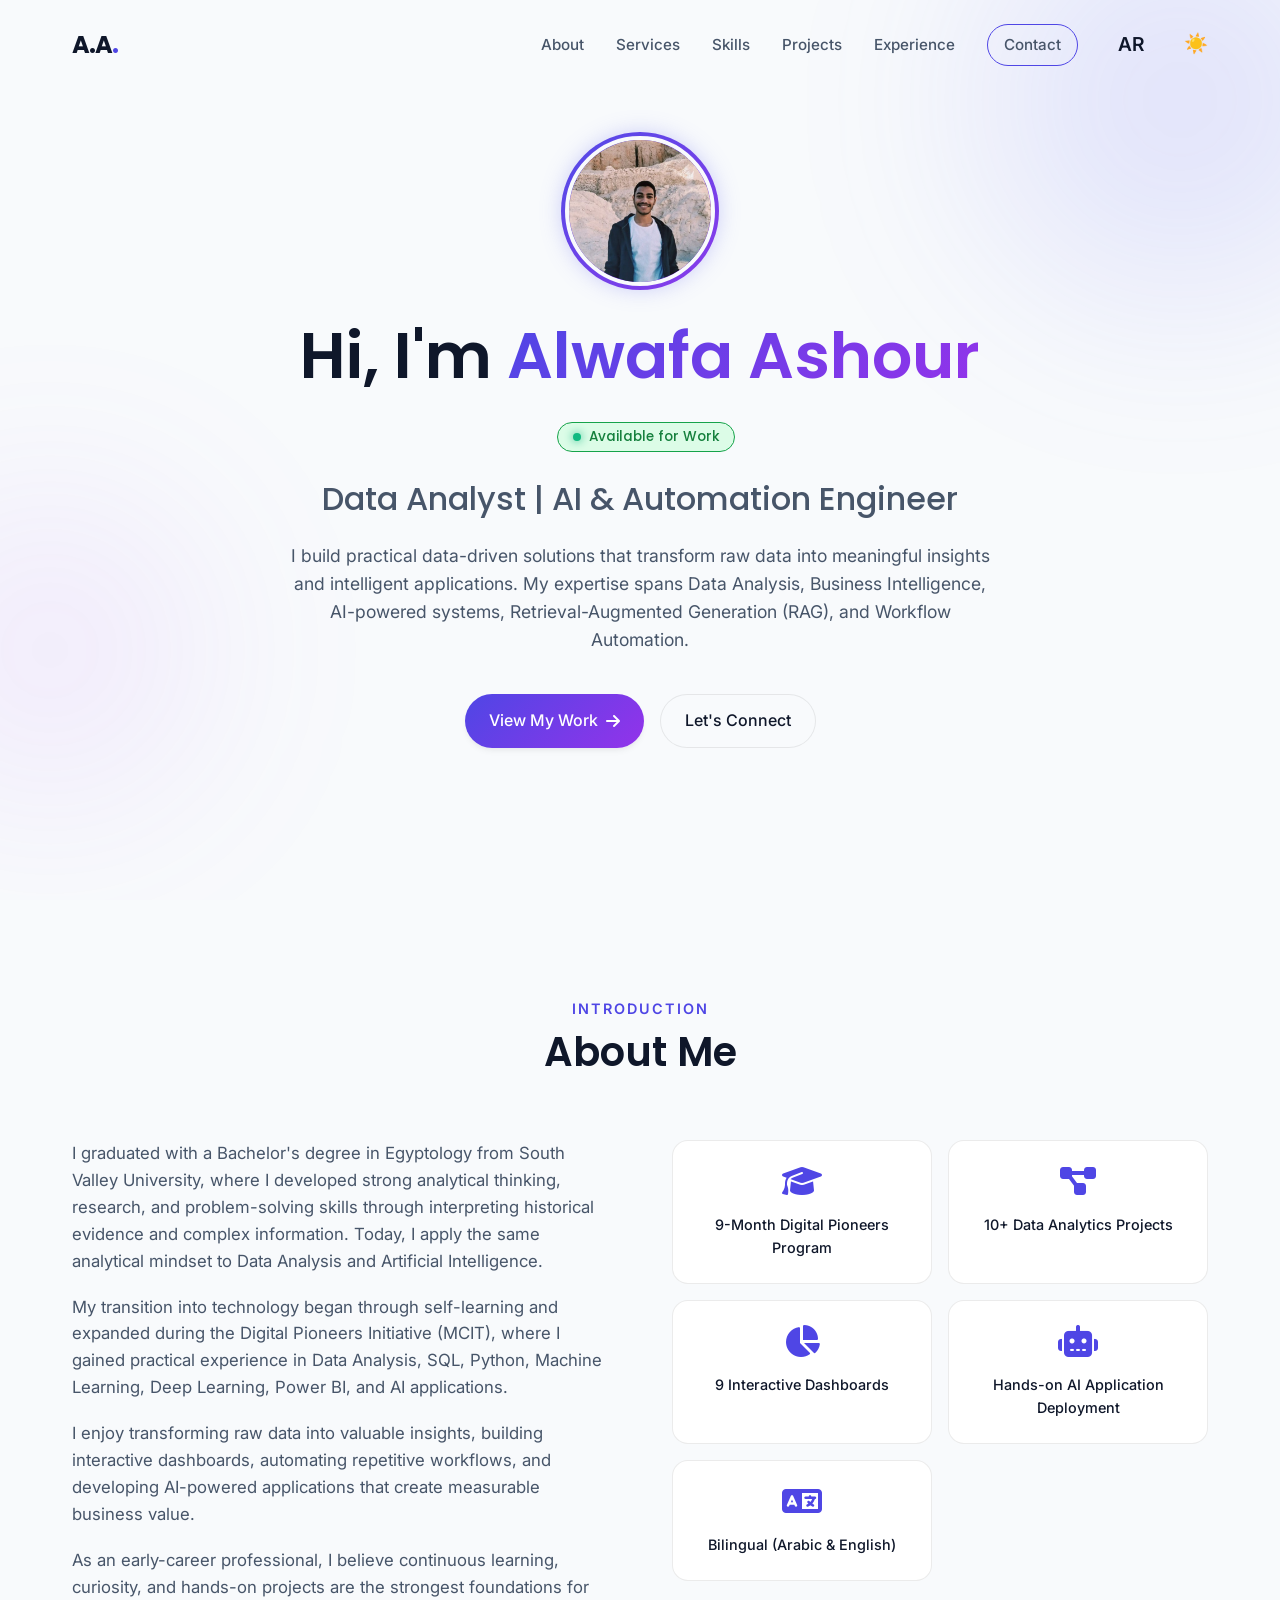
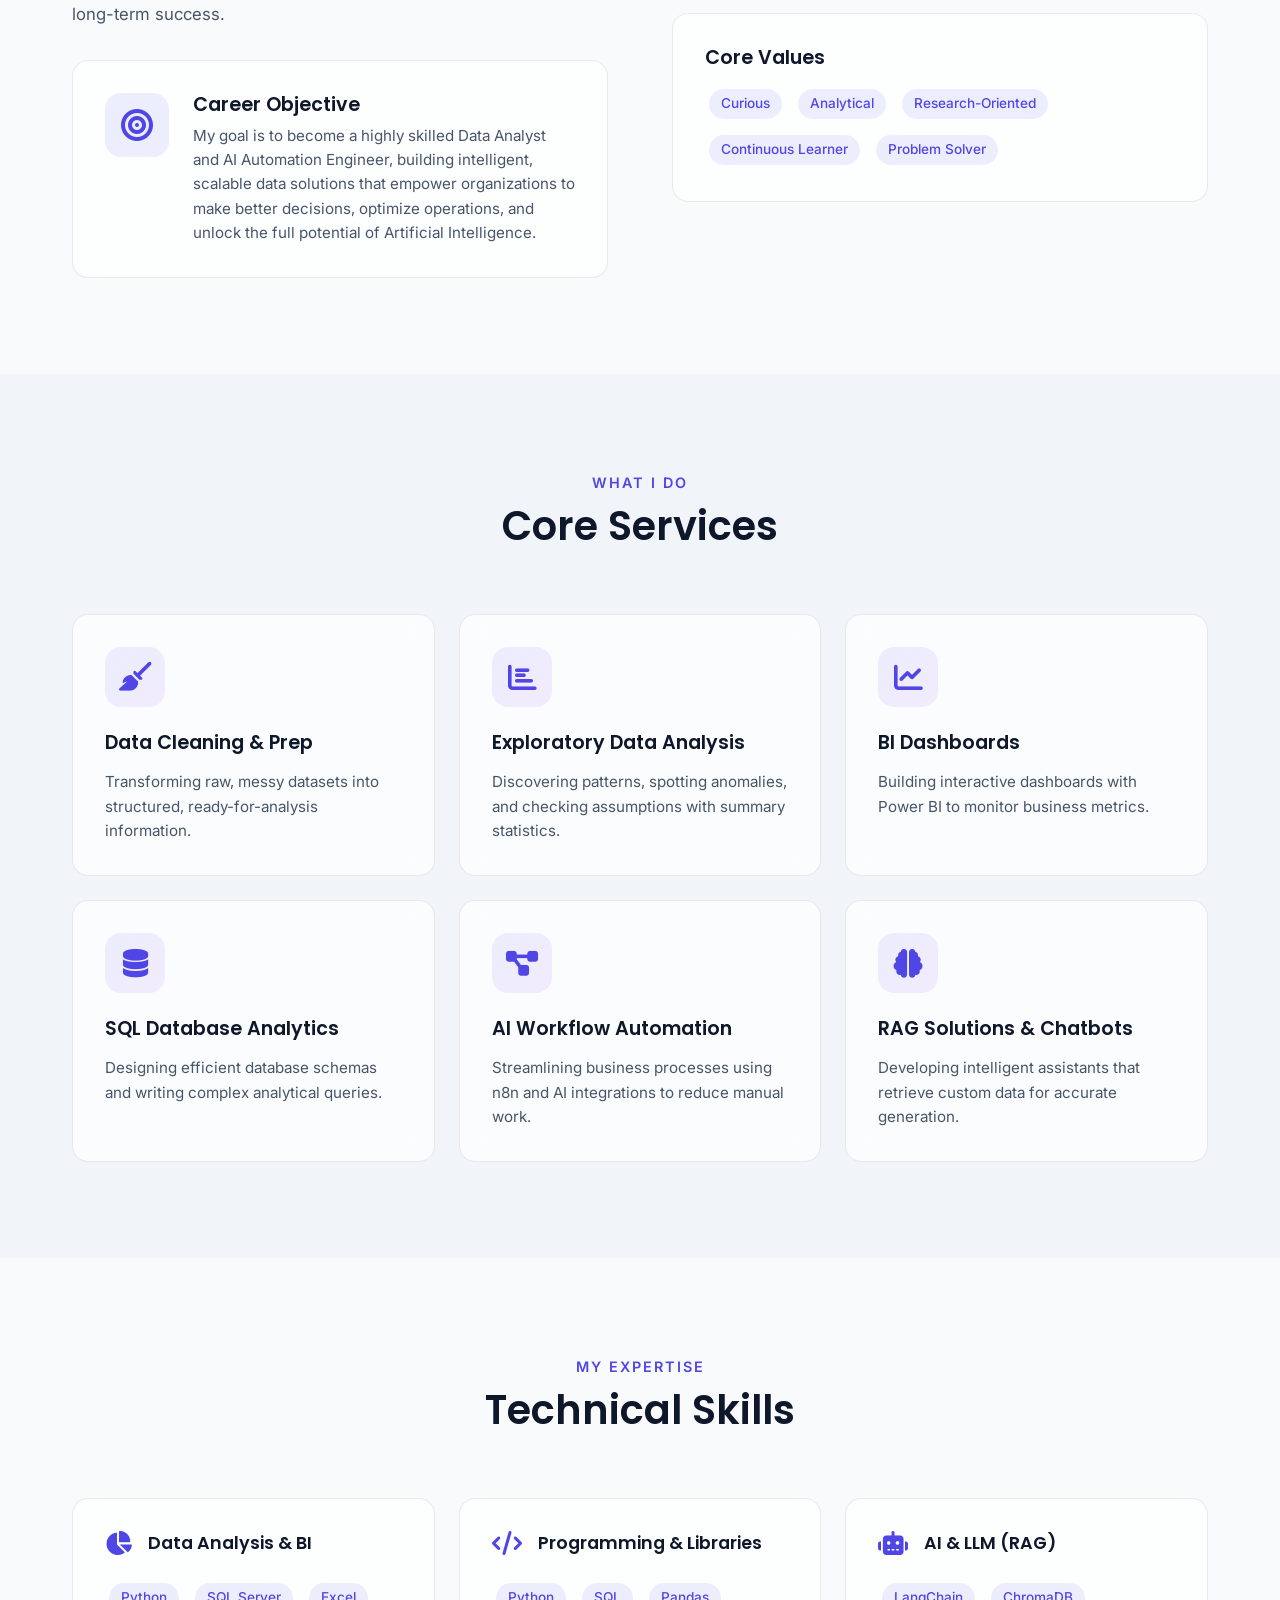
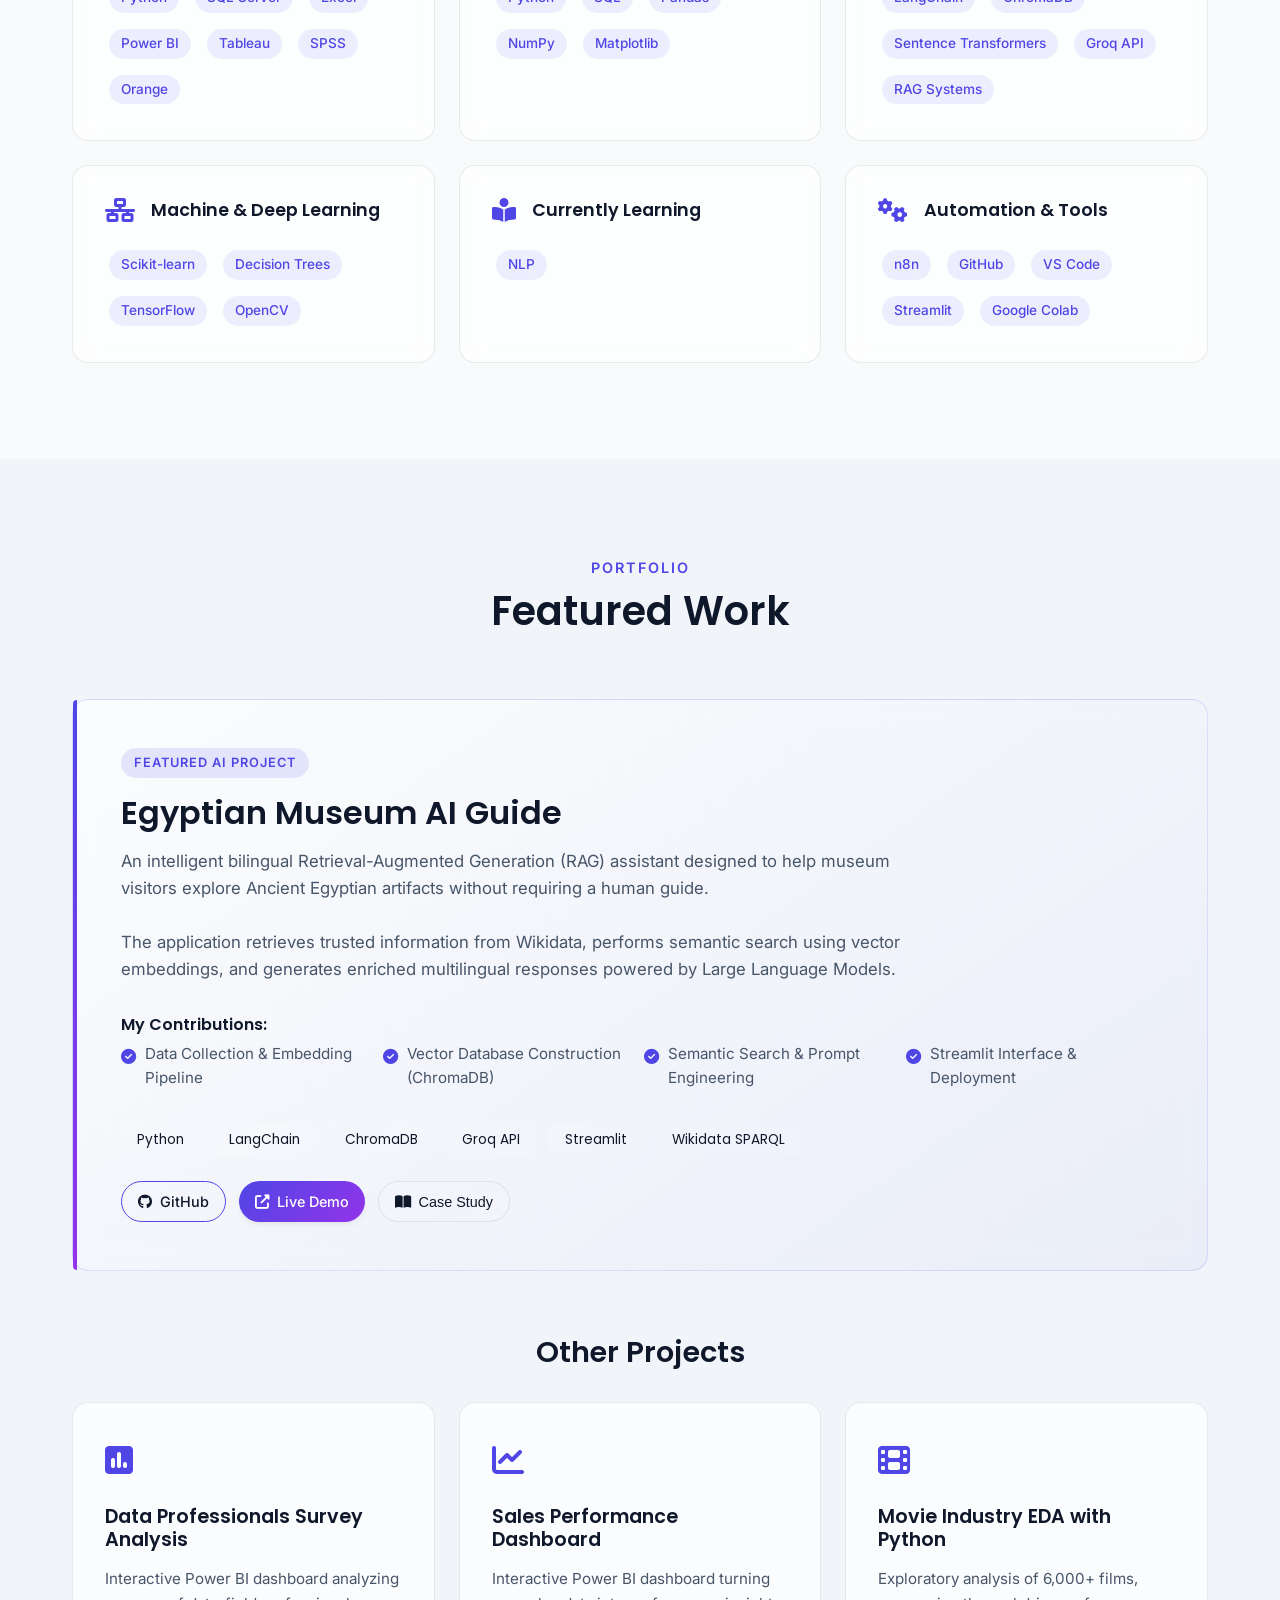
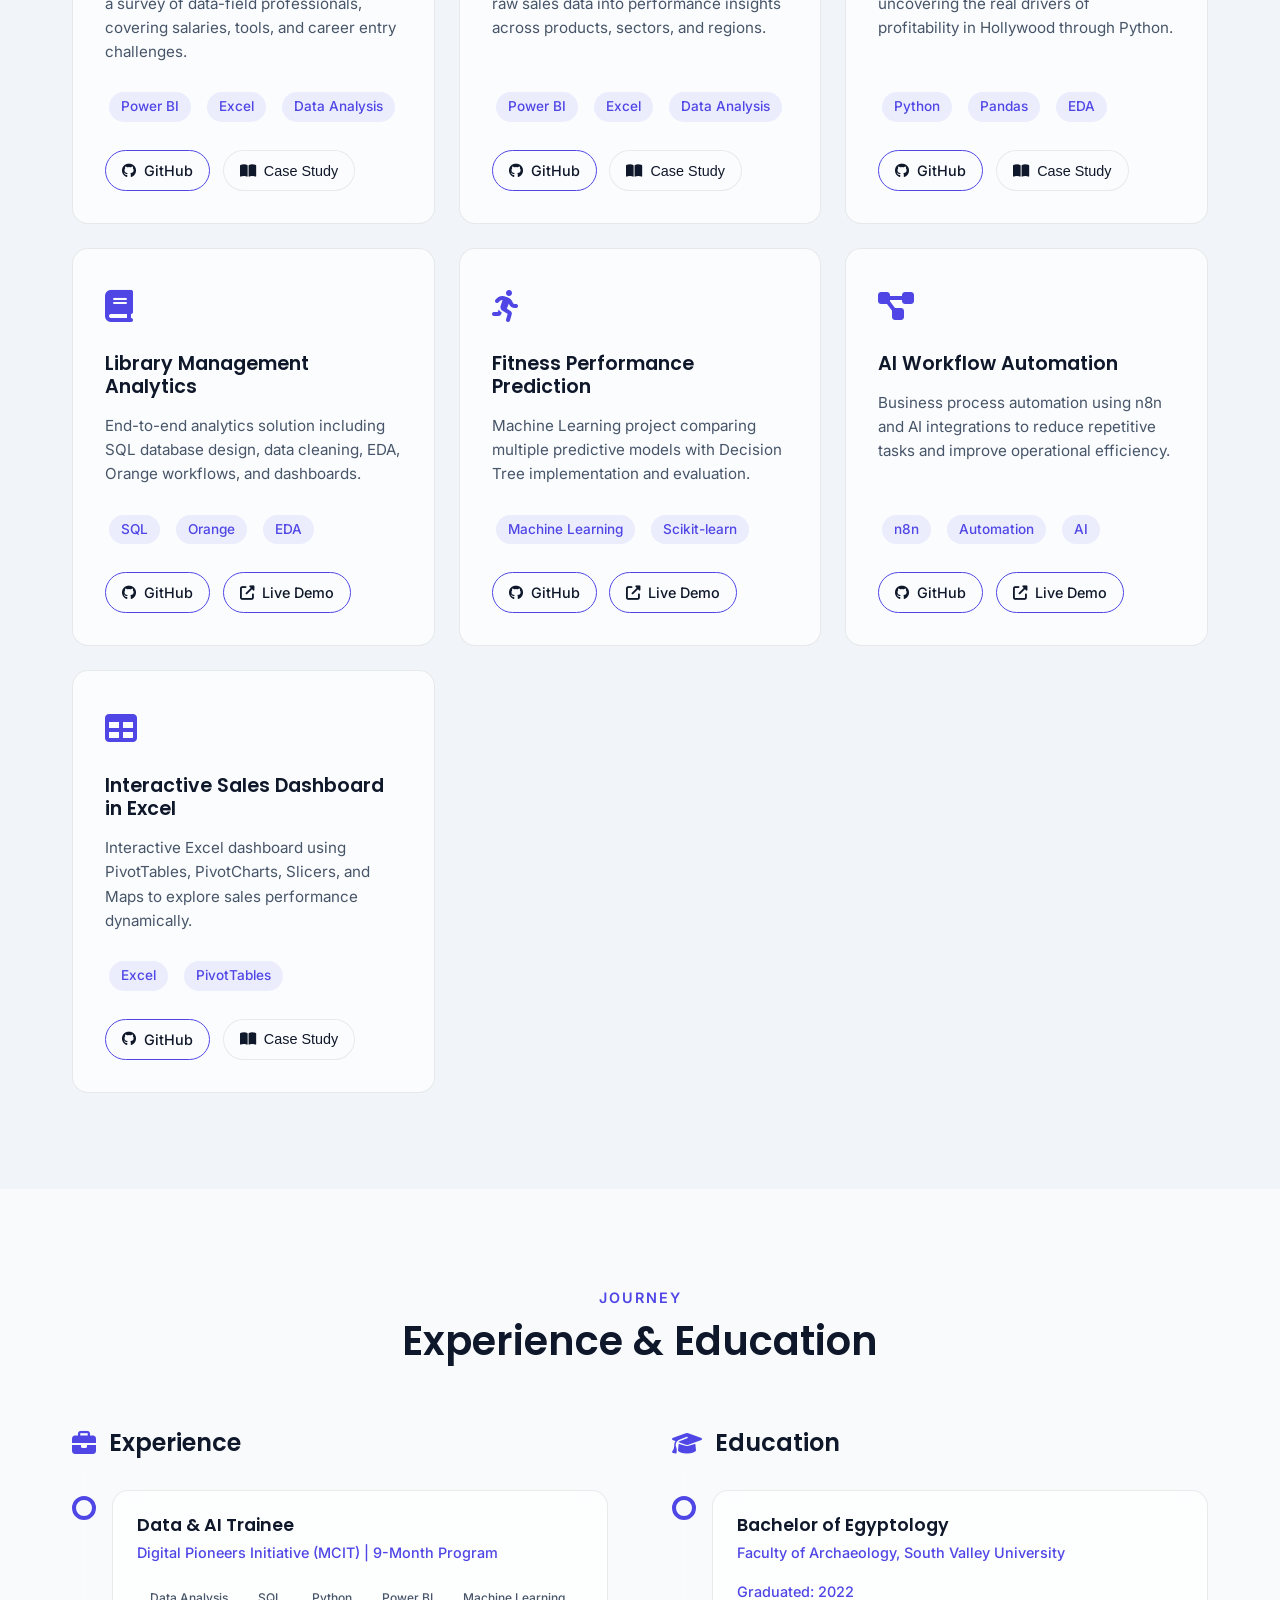
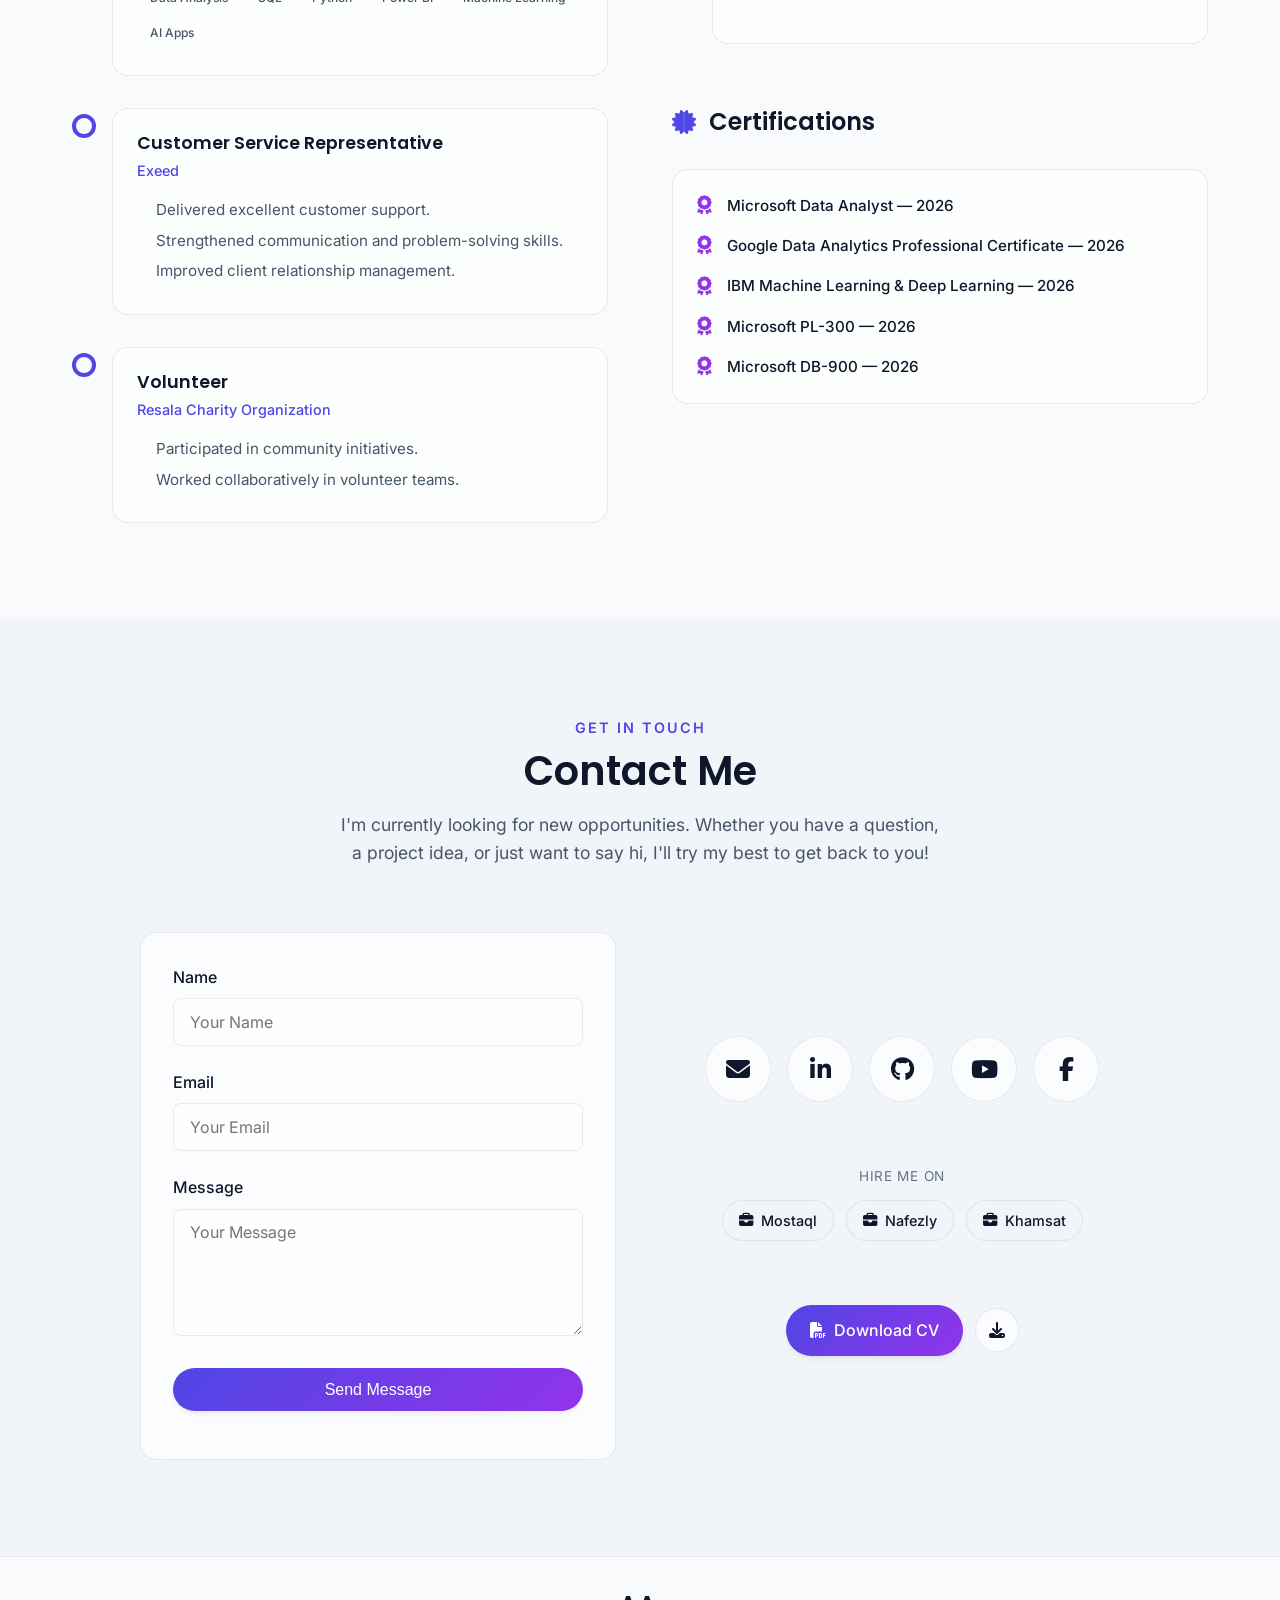
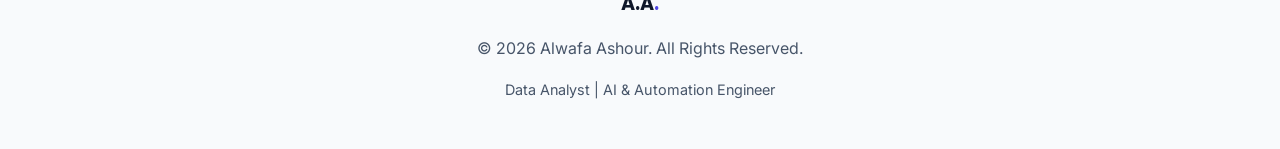
==== commit e38ca4ac: "Update portfolio" ====
--- a/index.html
+++ b/index.html
@@ -496,16 +496,17 @@
 
                     <div class="project-card glass-card reveal delay-3">
                         <div class="card-icon"><i class="fas fa-table"></i></div>
-                        <h3>Excel Data Cleaning</h3>
-                        <p>Professional spreadsheet transformation, cleaning, and preparation for business reporting.
-                        </p>
-                        <div class="card-tags"><span class="tag">Excel</span><span class="tag">Data Cleaning</span>
+                        <h3>Interactive Sales Dashboard in Excel</h3>
+                        <p>Interactive Excel dashboard using PivotTables, PivotCharts, Slicers, and Maps to explore
+                            sales performance dynamically.</p>
+                        <div class="card-tags"><span class="tag">Excel</span><span class="tag">PivotTables</span>
                         </div>
                         <div class="project-links mt-1">
                             <a href="#" target="_blank" class="btn-primary-outline btn-sm"><i class="fab fa-github"></i>
                                 GitHub</a>
-                            <a href="#" target="_blank" class="btn-primary-outline btn-sm"><i
-                                    class="fas fa-external-link-alt"></i> Live Demo</a>
+                            <button type="button" class="btn-secondary btn-sm"
+                                data-open-modal="case-study-modal-excel-sales"><i class="fas fa-book-open"></i>
+                                Case Study</button>
                         </div>
                     </div>
                 </div>
@@ -1032,6 +1033,11 @@
                                 <img src="assets/case-study/powerbi-sales-detail.png"
                                     alt="Sales dashboard full detail" loading="lazy">
                                 <figcaption>Full Dashboard Detail</figcaption>
+                            </figure>
+                            <figure>
+                                <img src="assets/case-study/powerbi-sales-country-filter.png"
+                                    alt="Sales by country and amount filter page" loading="lazy">
+                                <figcaption>Country & Amount Filter Page</figcaption>
                             </figure>
                         </div>
                     </section>
@@ -1182,6 +1188,102 @@
         </div>
     </div>
 
+    <!-- Case Study Modal: Interactive Sales Dashboard in Excel -->
+    <div id="case-study-modal-excel-sales" class="cs-modal" aria-hidden="true">
+        <div class="cs-modal-overlay" data-close-modal></div>
+        <div class="cs-modal-panel glass-card" role="dialog" aria-modal="true"
+            aria-labelledby="cs-modal-title-excel-sales">
+            <button type="button" class="cs-modal-close" data-close-modal aria-label="Close case study">
+                <i class="fas fa-times"></i>
+            </button>
+
+            <div class="cs-modal-scroll">
+                <div class="cs-hero">
+                    <img src="assets/case-study/excel-sales-dashboard-summary.png"
+                        alt="Interactive Sales Dashboard in Excel" loading="lazy">
+                    <div class="cs-hero-overlay">
+                        <span class="cs-hero-badge">Case Study</span>
+                        <h2 id="cs-modal-title-excel-sales">Interactive Sales Dashboard in Excel</h2>
+                        <p>Dynamic sales insights built entirely with native Excel tools</p>
+                    </div>
+                </div>
+
+                <div class="cs-body">
+                    <section class="cs-section">
+                        <h3><i class="fas fa-info-circle"></i> Overview</h3>
+                        <p>
+                            Designed and developed an interactive sales dashboard in Microsoft Excel using
+                            PivotTables, PivotCharts, Slicers, and Maps. The dashboard provides insights into sales
+                            performance, top customers, top products, sales by category, region, and gender,
+                            enabling dynamic filtering and data-driven decision-making.
+                        </p>
+                    </section>
+
+                    <section class="cs-section">
+                        <h3><i class="fas fa-star"></i> Key Features</h3>
+                        <div class="cs-features-grid">
+                            <div class="cs-feature"><i class="fas fa-filter"></i>
+                                <div>
+                                    <h4>Dynamic Slicers</h4>
+                                    <p>Filter the entire dashboard instantly by category, region, and more.</p>
+                                </div>
+                            </div>
+                            <div class="cs-feature"><i class="fas fa-users"></i>
+                                <div>
+                                    <h4>Top Customers & Products</h4>
+                                    <p>Ranks top-performing customers and products by sales value.</p>
+                                </div>
+                            </div>
+                            <div class="cs-feature"><i class="fas fa-chart-pie"></i>
+                                <div>
+                                    <h4>Sales by Category & Gender</h4>
+                                    <p>Breaks down sales across product categories and customer gender.</p>
+                                </div>
+                            </div>
+                            <div class="cs-feature"><i class="fas fa-map-marked-alt"></i>
+                                <div>
+                                    <h4>Regional Map View</h4>
+                                    <p>Visualizes total sales by region on an interactive map.</p>
+                                </div>
+                            </div>
+                        </div>
+                    </section>
+
+                    <section class="cs-section">
+                        <h3><i class="fas fa-tools"></i> Tech Stack</h3>
+                        <div class="project-tech">
+                            <span>Microsoft Excel</span>
+                            <span>PivotTables</span>
+                            <span>PivotCharts</span>
+                            <span>Slicers</span>
+                        </div>
+                    </section>
+
+                    <section class="cs-section">
+                        <h3><i class="fas fa-desktop"></i> Screenshots</h3>
+                        <div class="cs-screenshots">
+                            <figure>
+                                <img src="assets/case-study/excel-sales-dashboard-summary.png"
+                                    alt="Sales summary dashboard with top customers and products" loading="lazy">
+                                <figcaption>Sales Summary Dashboard</figcaption>
+                            </figure>
+                            <figure>
+                                <img src="assets/case-study/excel-sales-dashboard-region.png"
+                                    alt="Regional sales dashboard with map view" loading="lazy">
+                                <figcaption>Regional Sales Dashboard</figcaption>
+                            </figure>
+                        </div>
+                    </section>
+
+                    <div class="cs-footer-links">
+                        <a href="#" target="_blank" rel="noopener noreferrer" class="btn-primary-outline btn-sm"><i
+                                class="fab fa-github"></i> GitHub</a>
+                    </div>
+                </div>
+            </div>
+        </div>
+    </div>
+
     <!-- Custom JS -->
     <script src="js/translations.js"></script>
     <script src="js/script.js"></script>
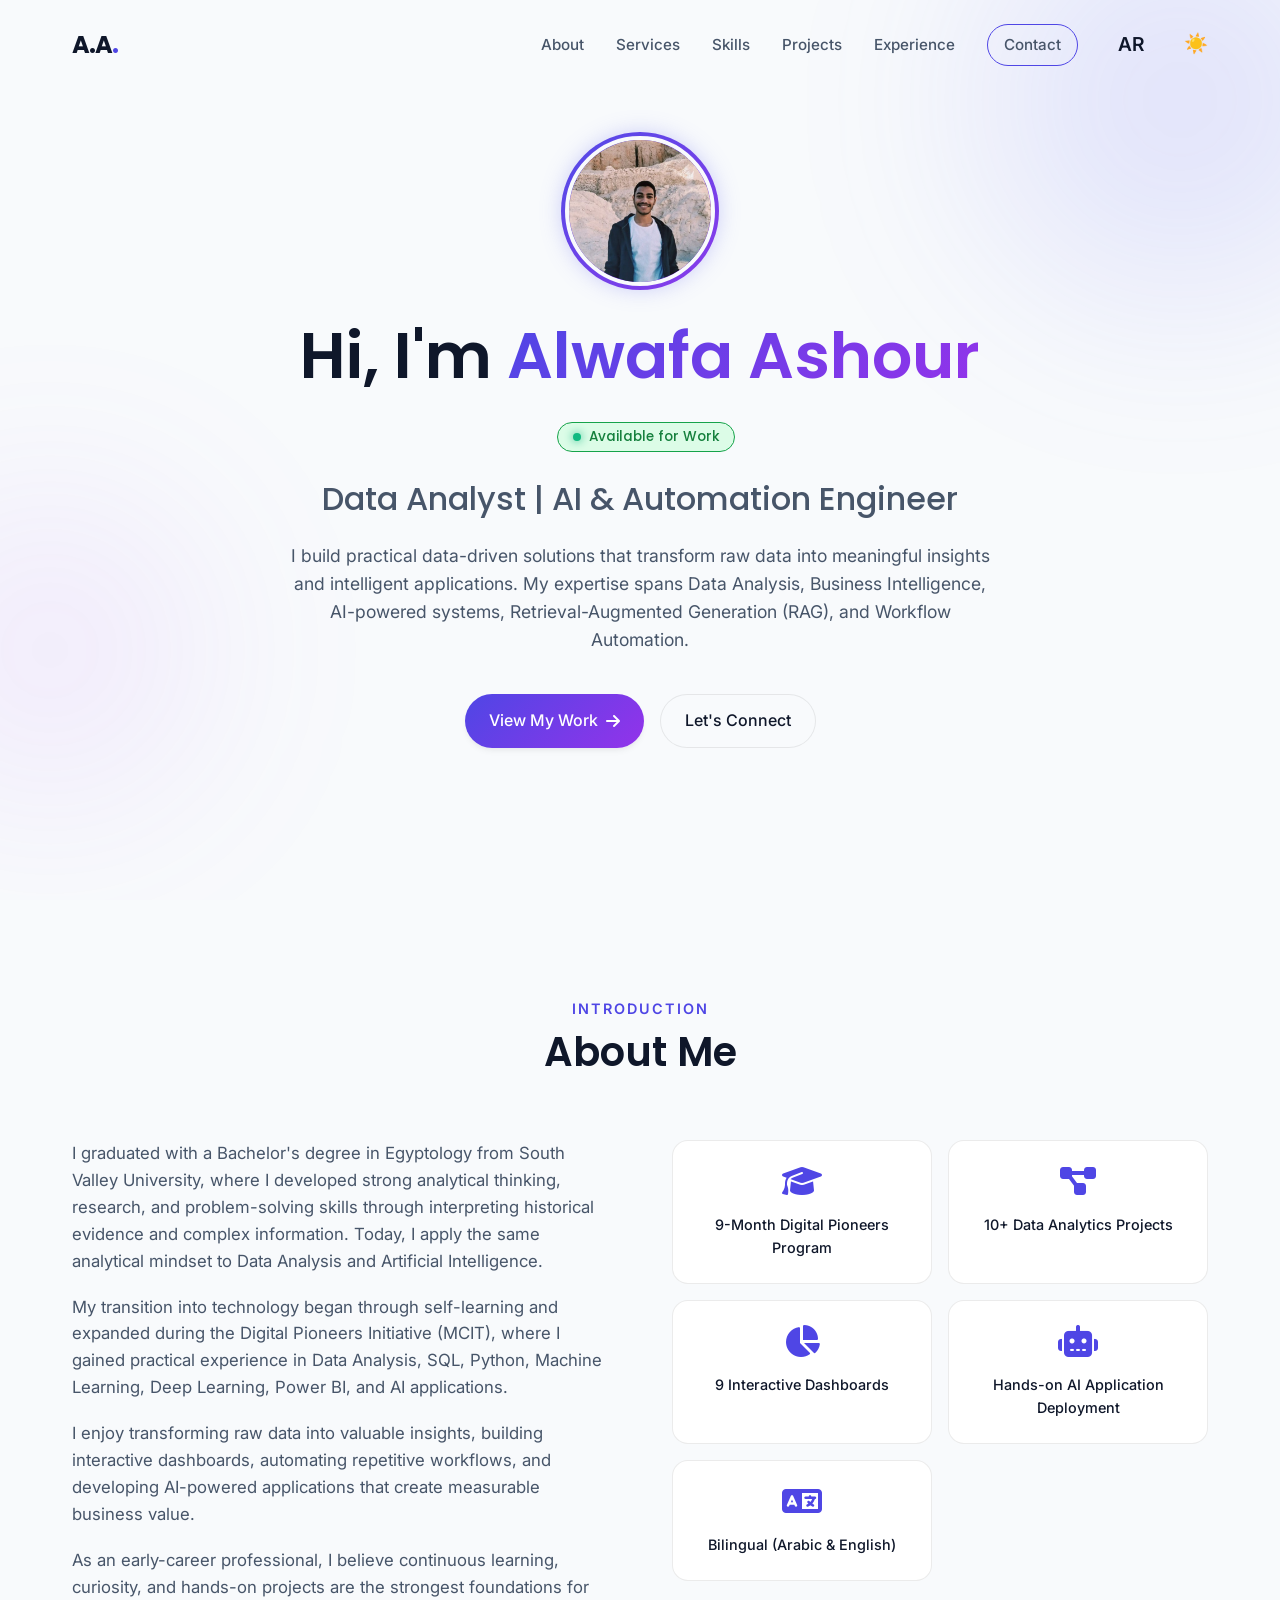
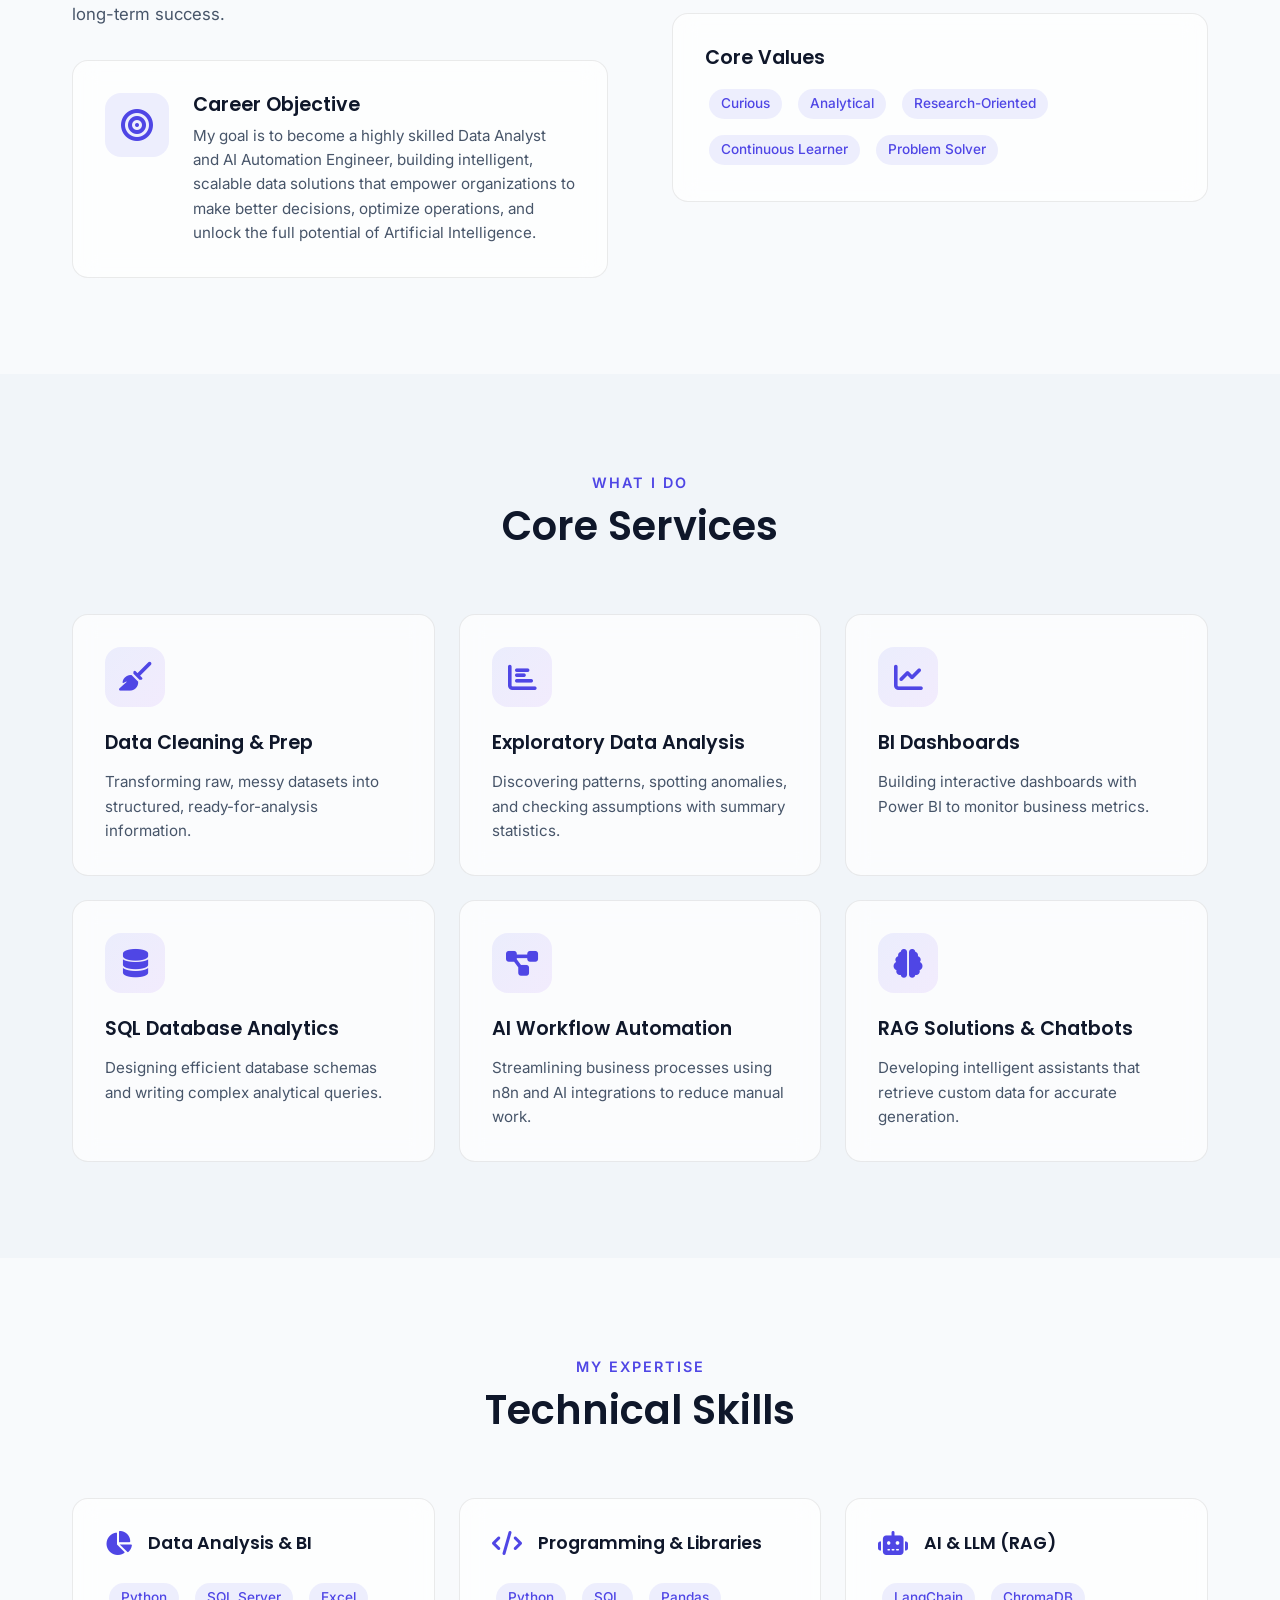
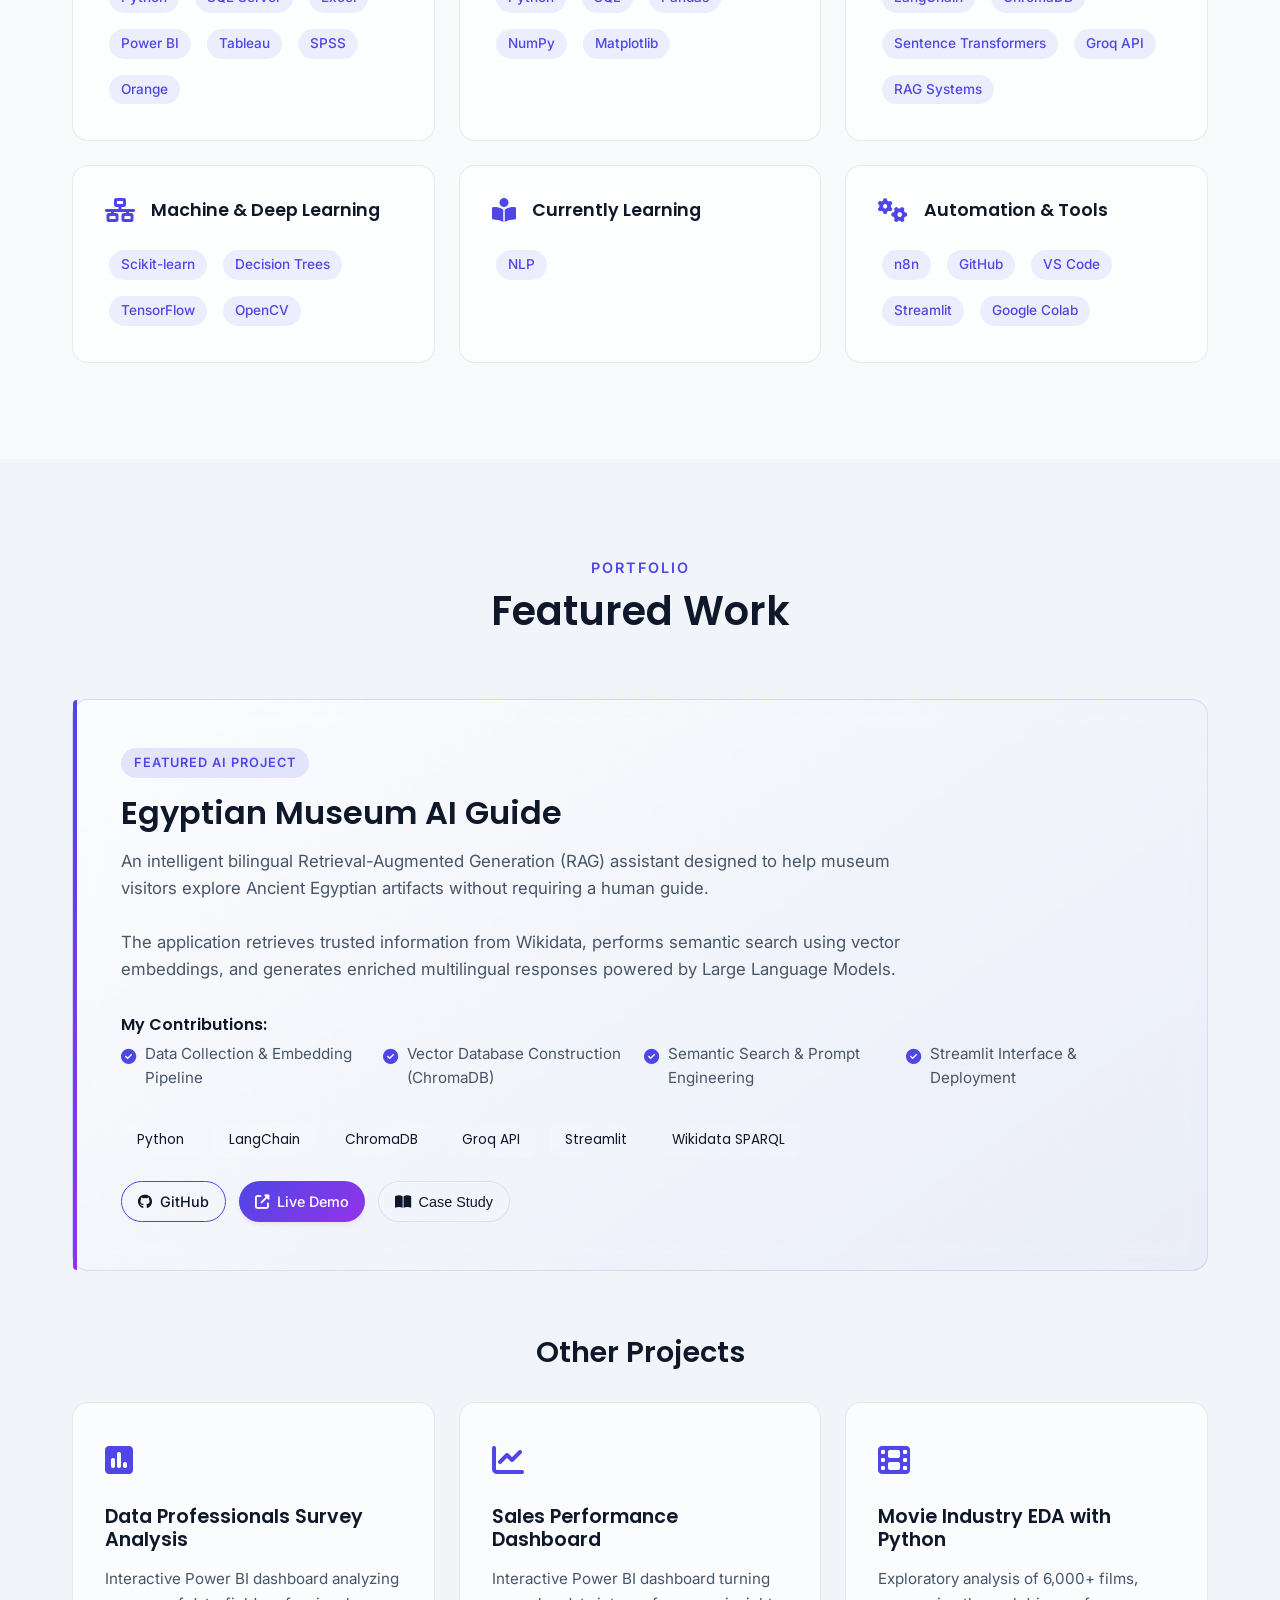
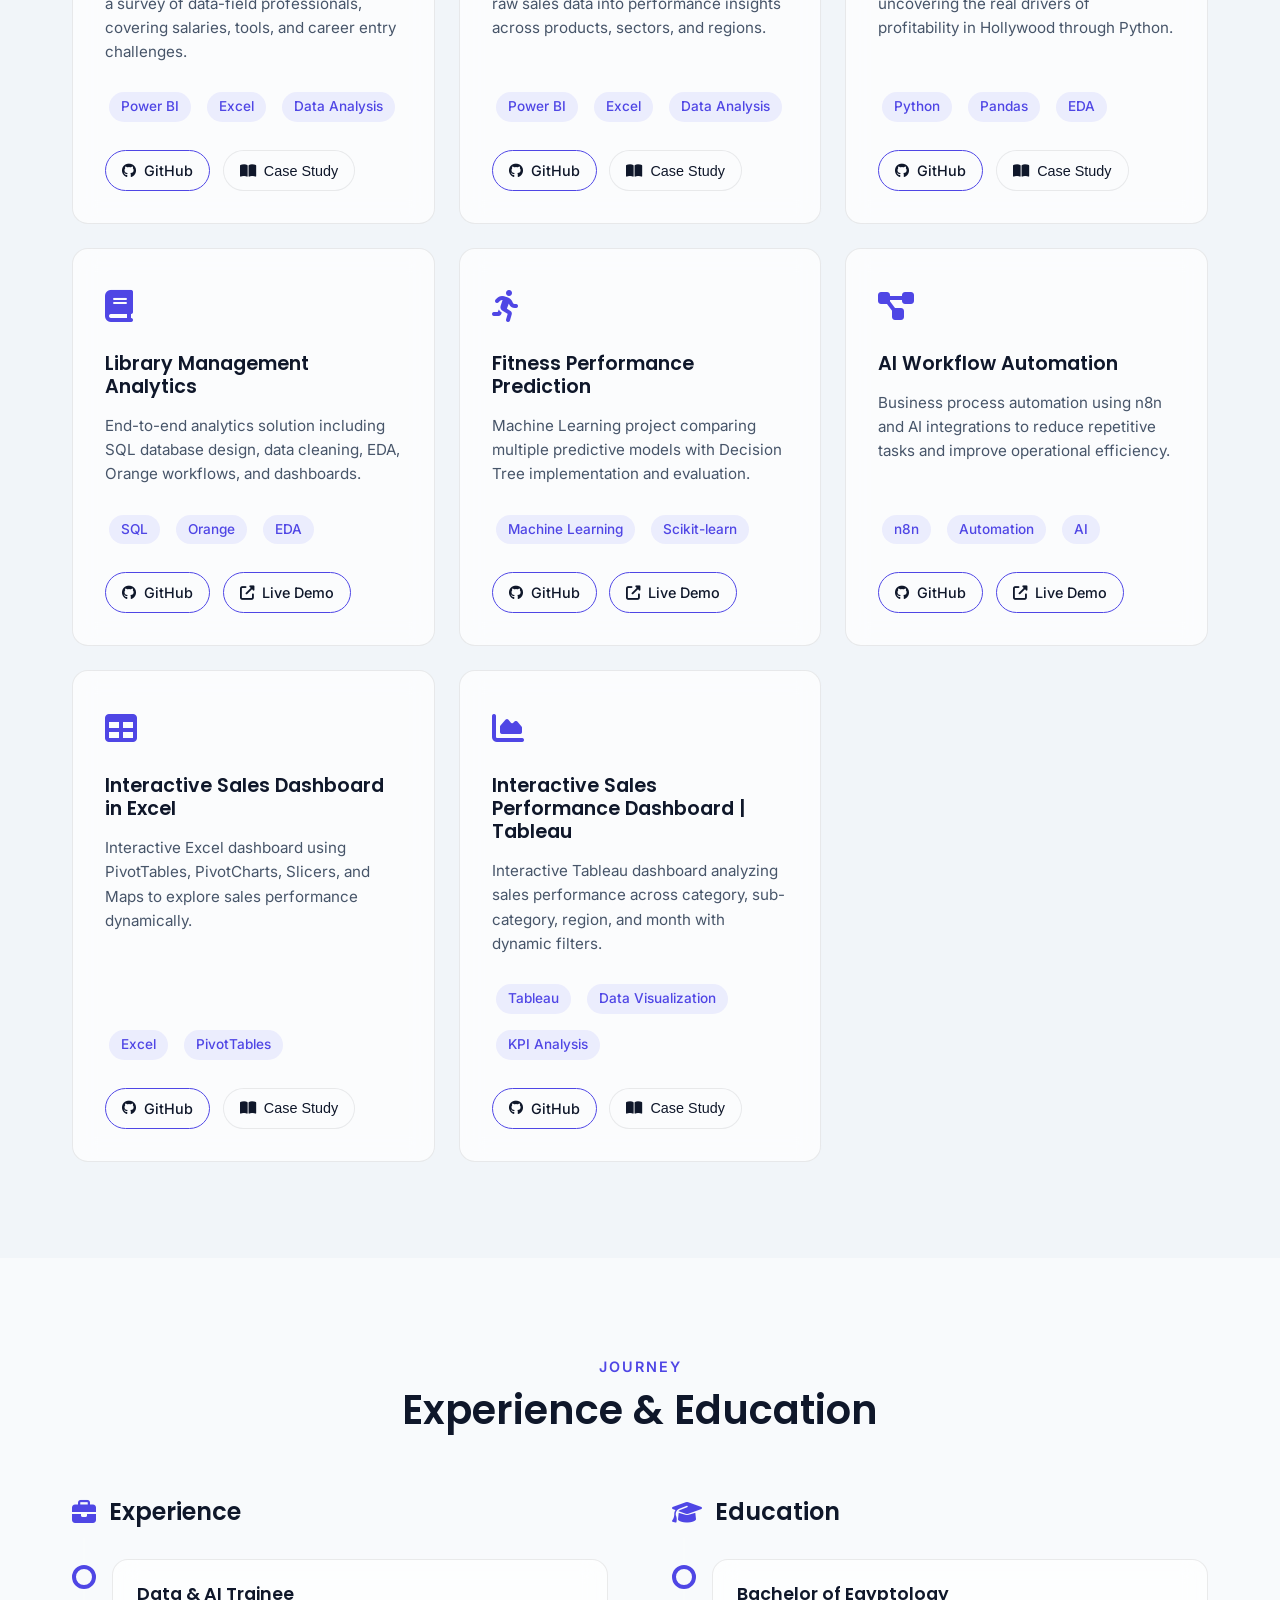
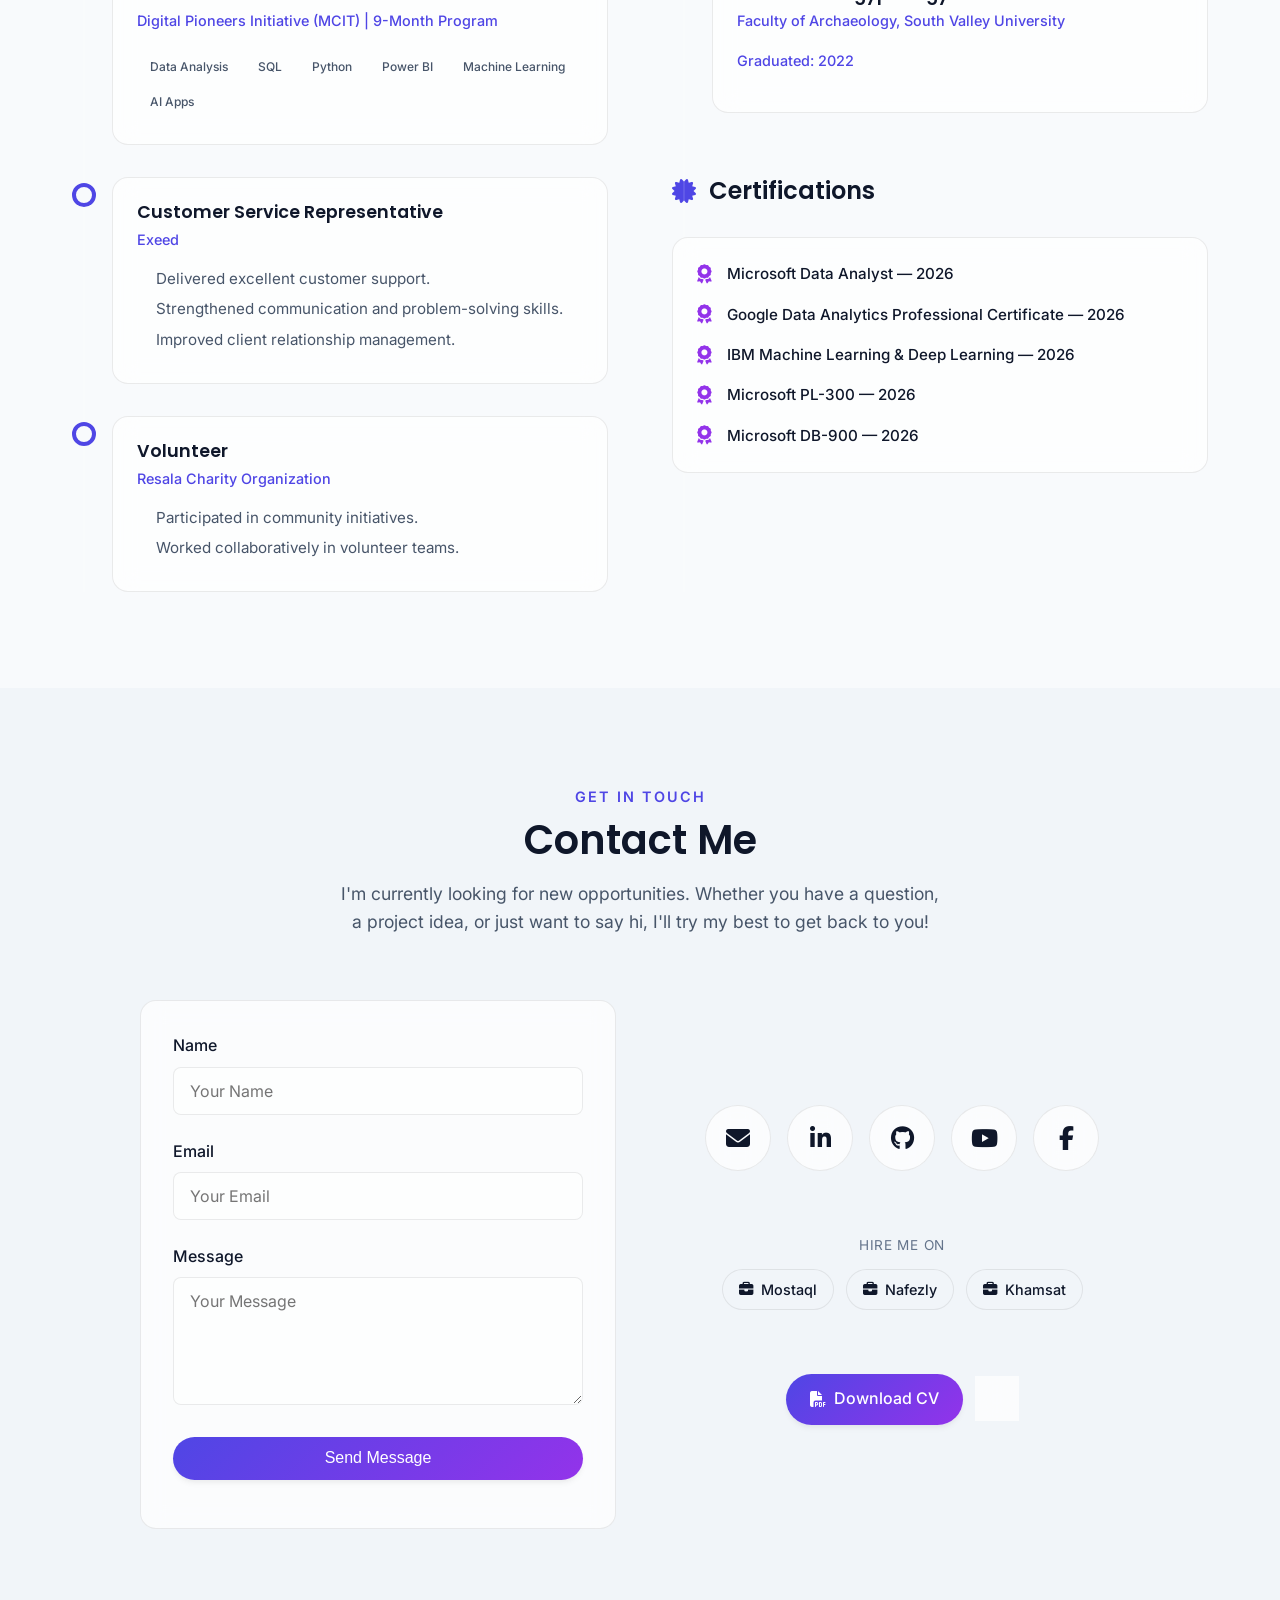
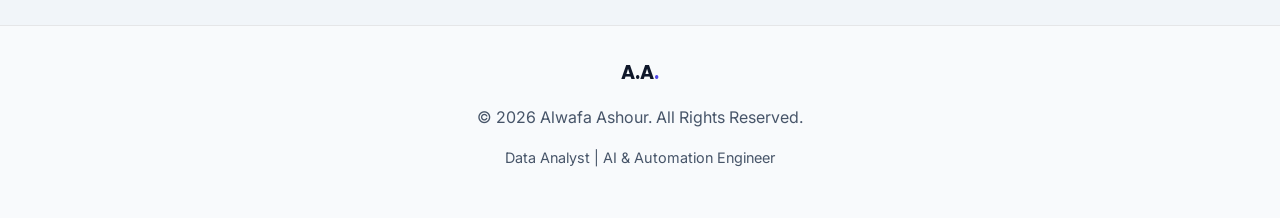
==== commit 976c702d: "Update portfolio" ====
--- a/index.html
+++ b/index.html
@@ -509,6 +509,22 @@
                                 Case Study</button>
                         </div>
                     </div>
+
+                    <div class="project-card glass-card reveal delay-1">
+                        <div class="card-icon"><i class="fas fa-chart-area"></i></div>
+                        <h3>Interactive Sales Performance Dashboard | Tableau</h3>
+                        <p>Interactive Tableau dashboard analyzing sales performance across category, sub-category,
+                            region, and month with dynamic filters.</p>
+                        <div class="card-tags"><span class="tag">Tableau</span><span class="tag">Data
+                                Visualization</span><span class="tag">KPI Analysis</span></div>
+                        <div class="project-links mt-1">
+                            <a href="#" target="_blank" class="btn-primary-outline btn-sm"><i class="fab fa-github"></i>
+                                GitHub</a>
+                            <button type="button" class="btn-secondary btn-sm"
+                                data-open-modal="case-study-modal-tableau-sales"><i class="fas fa-book-open"></i>
+                                Case Study</button>
+                        </div>
+                    </div>
                 </div>
             </div>
         </section>
@@ -1284,6 +1300,108 @@
         </div>
     </div>
 
+    <!-- Case Study Modal: Interactive Sales Performance Dashboard in Tableau -->
+    <div id="case-study-modal-tableau-sales" class="cs-modal" aria-hidden="true">
+        <div class="cs-modal-overlay" data-close-modal></div>
+        <div class="cs-modal-panel glass-card" role="dialog" aria-modal="true"
+            aria-labelledby="cs-modal-title-tableau-sales">
+            <button type="button" class="cs-modal-close" data-close-modal aria-label="Close case study">
+                <i class="fas fa-times"></i>
+            </button>
+
+            <div class="cs-modal-scroll">
+                <div class="cs-hero">
+                    <img src="assets/case-study/tableau-sales-dashboard.png"
+                        alt="Interactive Sales Performance Dashboard | Tableau" loading="lazy">
+                    <div class="cs-hero-overlay">
+                        <span class="cs-hero-badge">Case Study</span>
+                        <h2 id="cs-modal-title-tableau-sales">Interactive Sales Performance Dashboard | Tableau</h2>
+                        <p>Analyzing sales performance across multiple business dimensions with Tableau</p>
+                    </div>
+                </div>
+
+                <div class="cs-body">
+                    <section class="cs-section">
+                        <h3><i class="fas fa-info-circle"></i> Overview</h3>
+                        <p>
+                            Developed an interactive sales dashboard in Tableau to analyze sales performance across
+                            multiple business dimensions. The dashboard provides insights into sales by category,
+                            sub-category, region, and month through dynamic visualizations. It includes a
+                            geographical map to display sales distribution across different locations. Interactive
+                            filters enable users to explore the data efficiently and support business
+                            decision-making.
+                        </p>
+                    </section>
+
+                    <section class="cs-section">
+                        <h3><i class="fas fa-star"></i> Key Features</h3>
+                        <div class="cs-features-grid">
+                            <div class="cs-feature"><i class="fas fa-layer-group"></i>
+                                <div>
+                                    <h4>Category & Sub-Category Breakdown</h4>
+                                    <p>Compares sales across categories and sub-categories in detail.</p>
+                                </div>
+                            </div>
+                            <div class="cs-feature"><i class="fas fa-map-marked-alt"></i>
+                                <div>
+                                    <h4>Geographical Sales Map</h4>
+                                    <p>Displays sales distribution across different locations.</p>
+                                </div>
+                            </div>
+                            <div class="cs-feature"><i class="fas fa-chart-bar"></i>
+                                <div>
+                                    <h4>Stacked Bar Chart by Region</h4>
+                                    <p>Compares category performance across regions.</p>
+                                </div>
+                            </div>
+                            <div class="cs-feature"><i class="fas fa-chart-line"></i>
+                                <div>
+                                    <h4>Monthly Trend Line</h4>
+                                    <p>Highlights seasonal sales patterns and growth over time.</p>
+                                </div>
+                            </div>
+                            <div class="cs-feature"><i class="fas fa-chart-pie"></i>
+                                <div>
+                                    <h4>Category Contribution Pie Chart</h4>
+                                    <p>Summarizes each category's contribution to total sales.</p>
+                                </div>
+                            </div>
+                            <div class="cs-feature"><i class="fas fa-filter"></i>
+                                <div>
+                                    <h4>Interactive Filters</h4>
+                                    <p>Lets users explore the data efficiently for better decisions.</p>
+                                </div>
+                            </div>
+                        </div>
+                    </section>
+
+                    <section class="cs-section">
+                        <h3><i class="fas fa-tools"></i> Tech Stack</h3>
+                        <div class="project-tech">
+                            <span>Tableau</span>
+                        </div>
+                    </section>
+
+                    <section class="cs-section">
+                        <h3><i class="fas fa-desktop"></i> Screenshots</h3>
+                        <div class="cs-screenshots">
+                            <figure>
+                                <img src="assets/case-study/tableau-sales-dashboard.png"
+                                    alt="Interactive Sales Performance Dashboard overview" loading="lazy">
+                                <figcaption>Sales Performance Dashboard</figcaption>
+                            </figure>
+                        </div>
+                    </section>
+
+                    <div class="cs-footer-links">
+                        <a href="#" target="_blank" rel="noopener noreferrer" class="btn-primary-outline btn-sm"><i
+                                class="fab fa-github"></i> GitHub</a>
+                    </div>
+                </div>
+            </div>
+        </div>
+    </div>
+
     <!-- Custom JS -->
     <script src="js/translations.js"></script>
     <script src="js/script.js"></script>
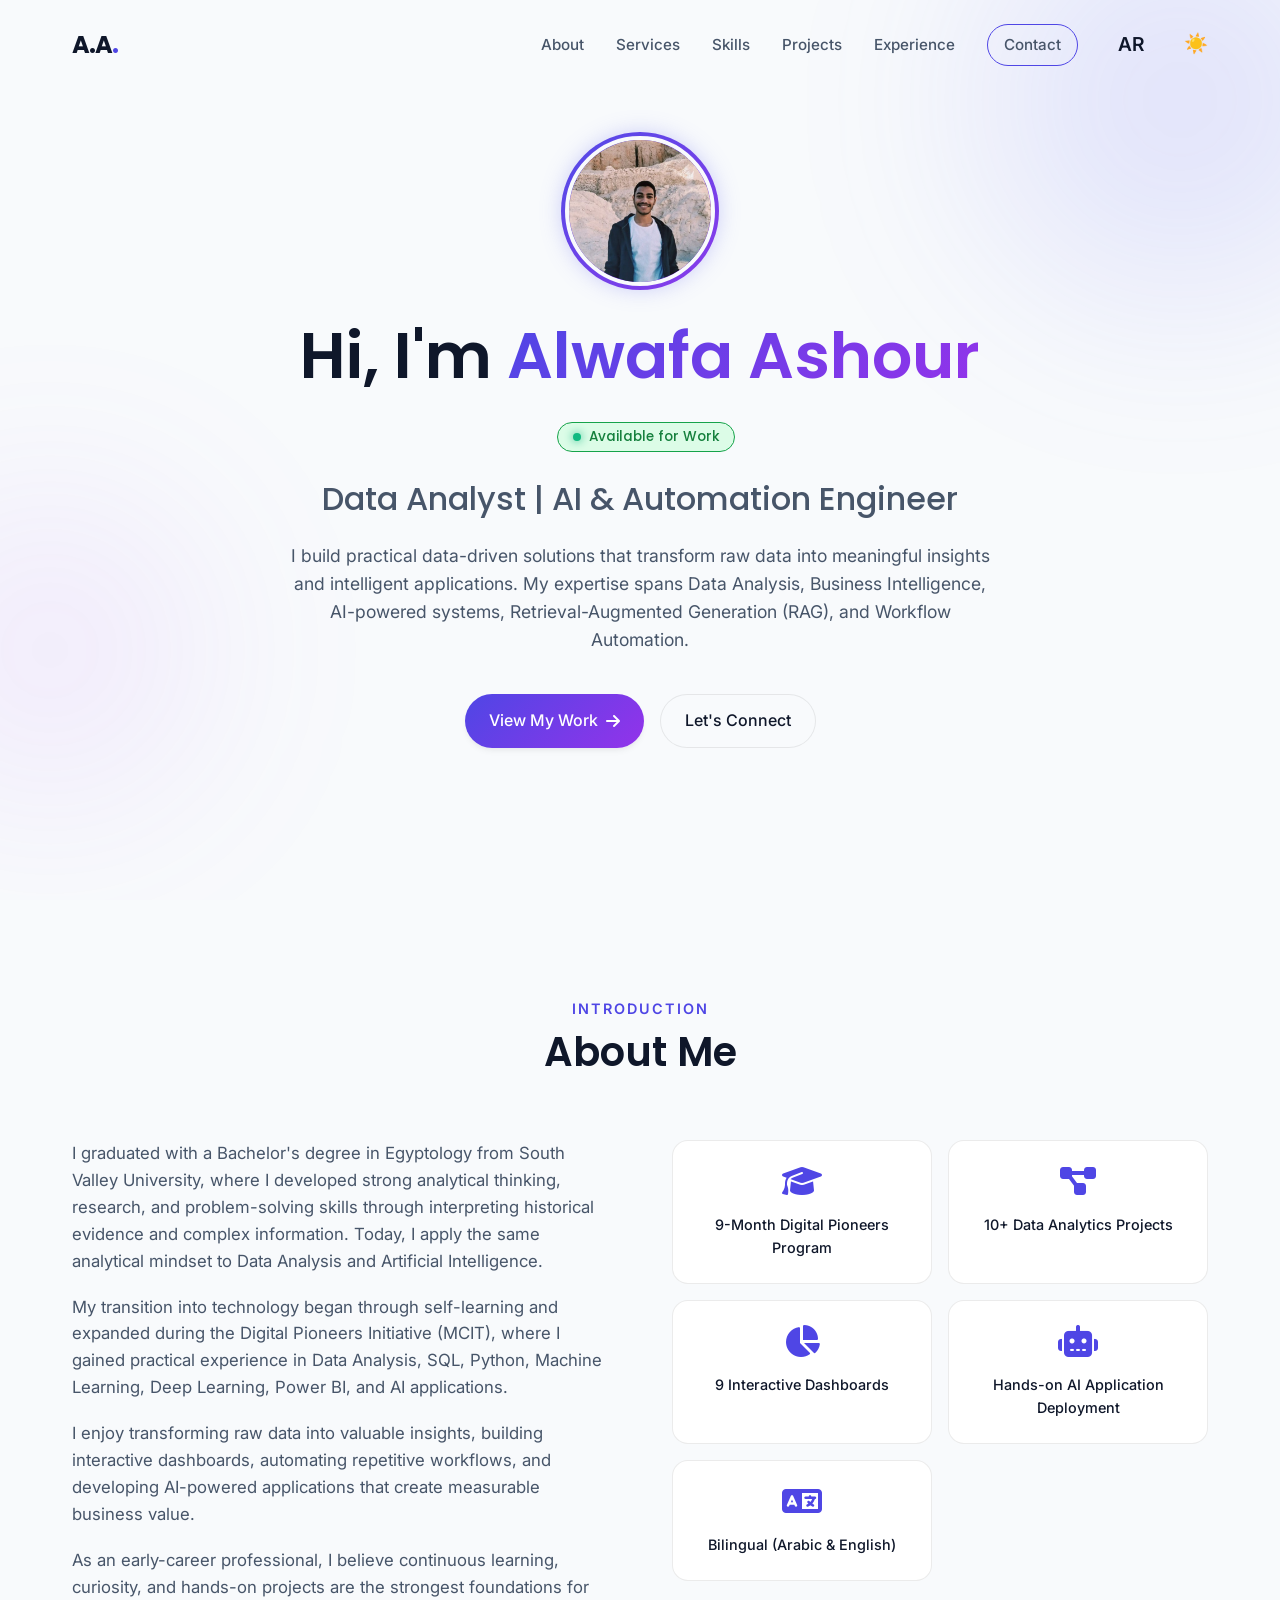
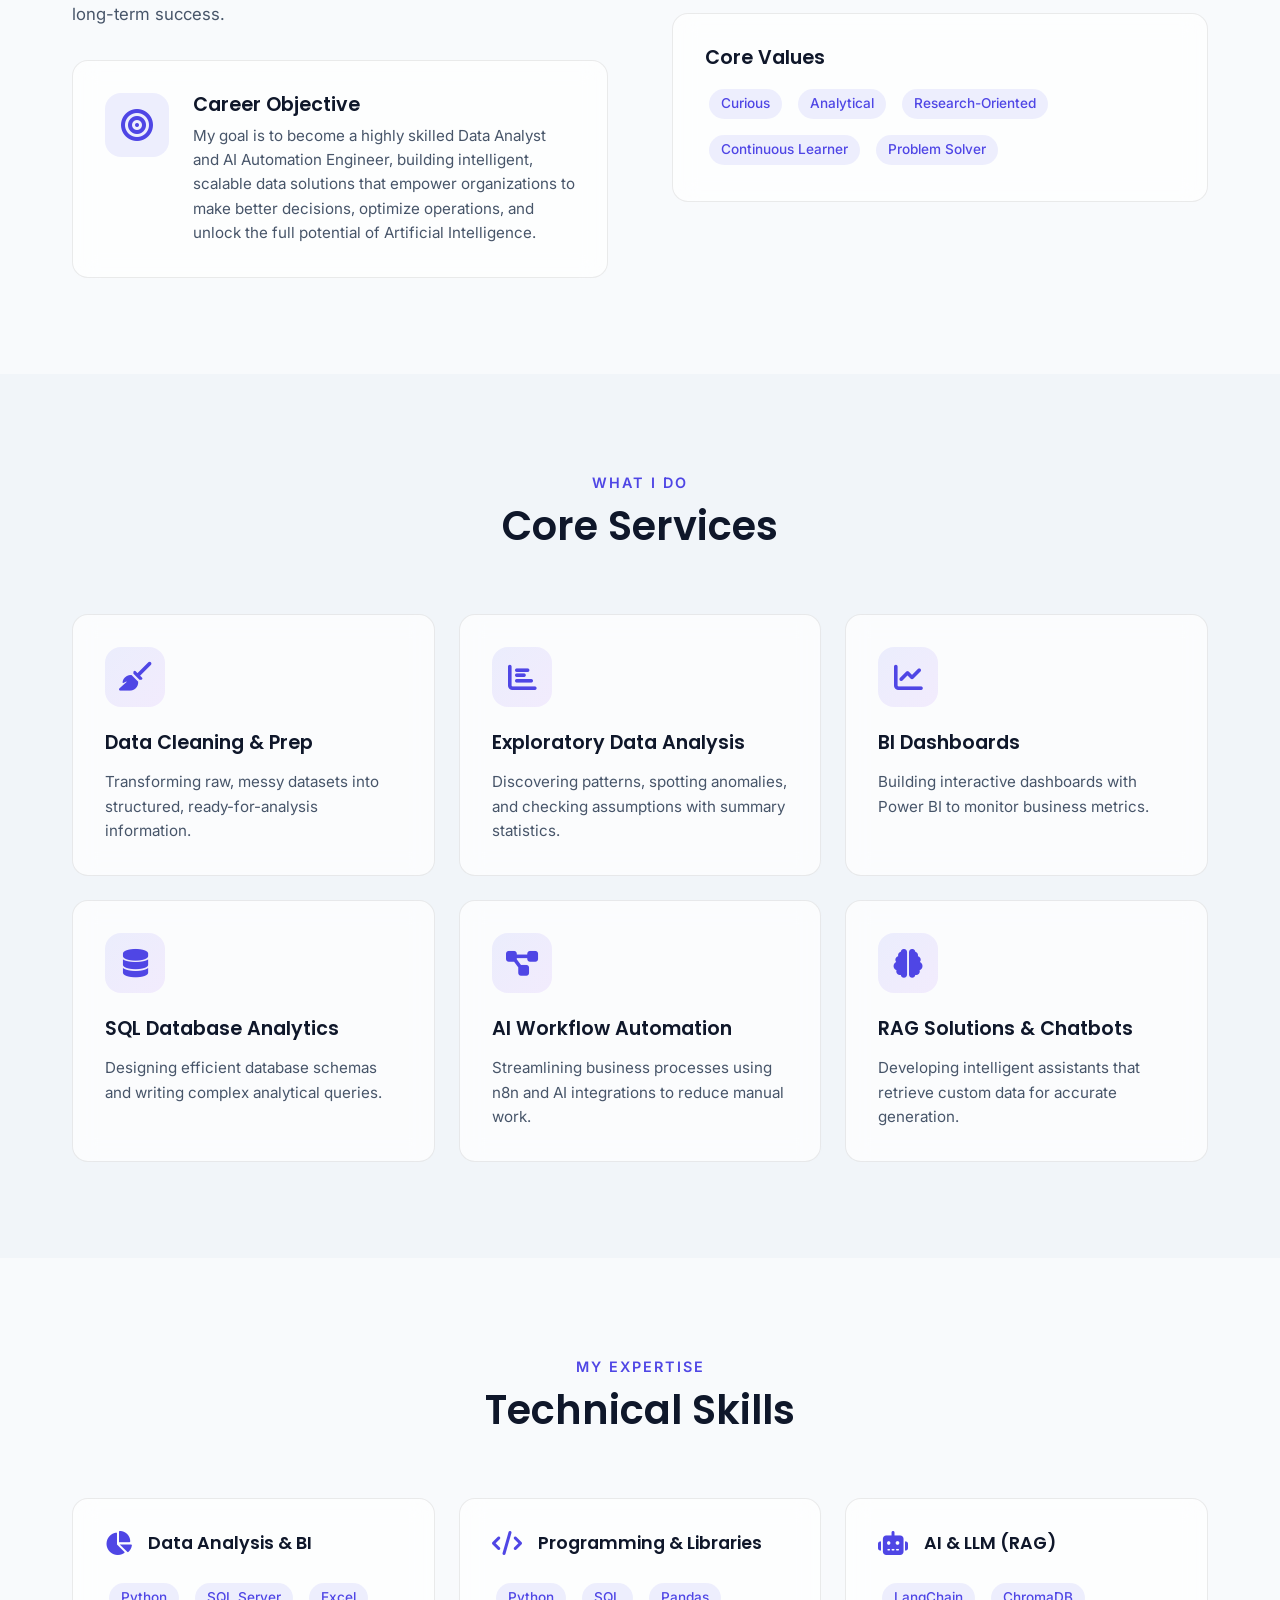
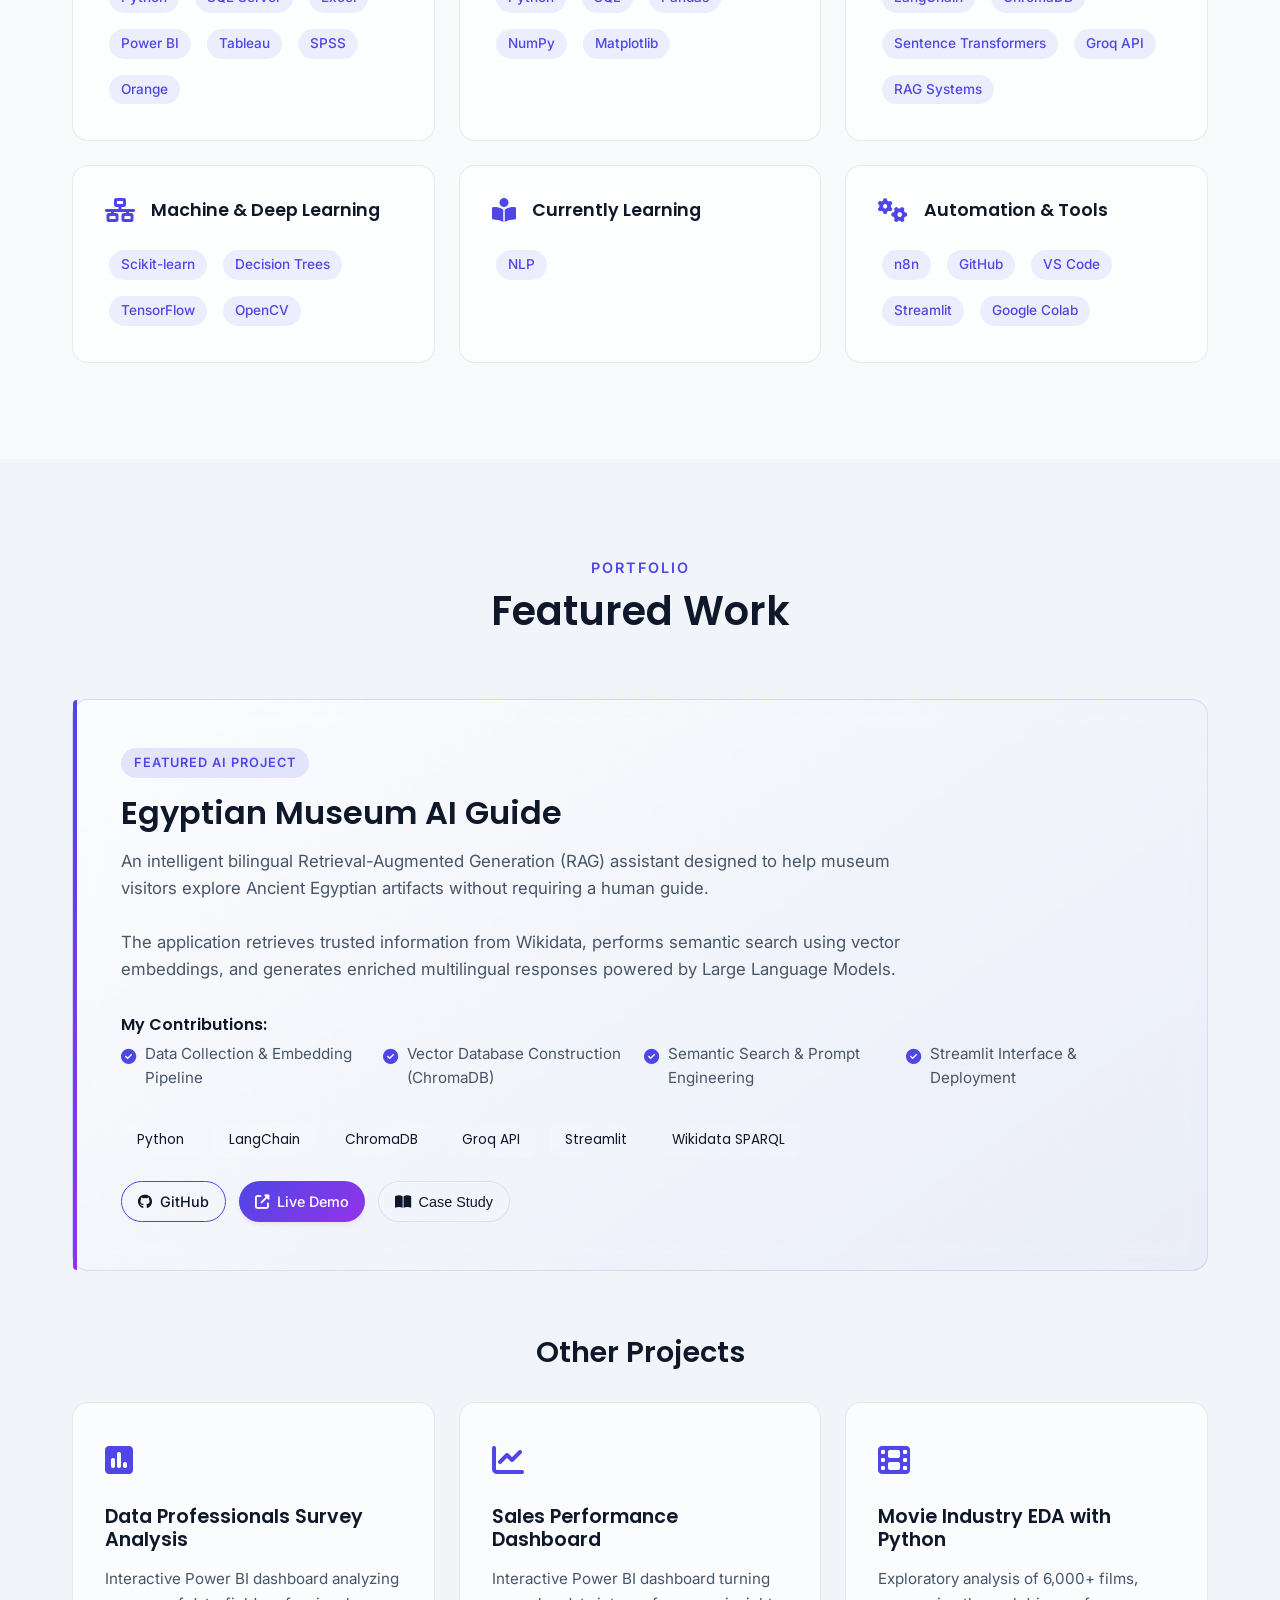
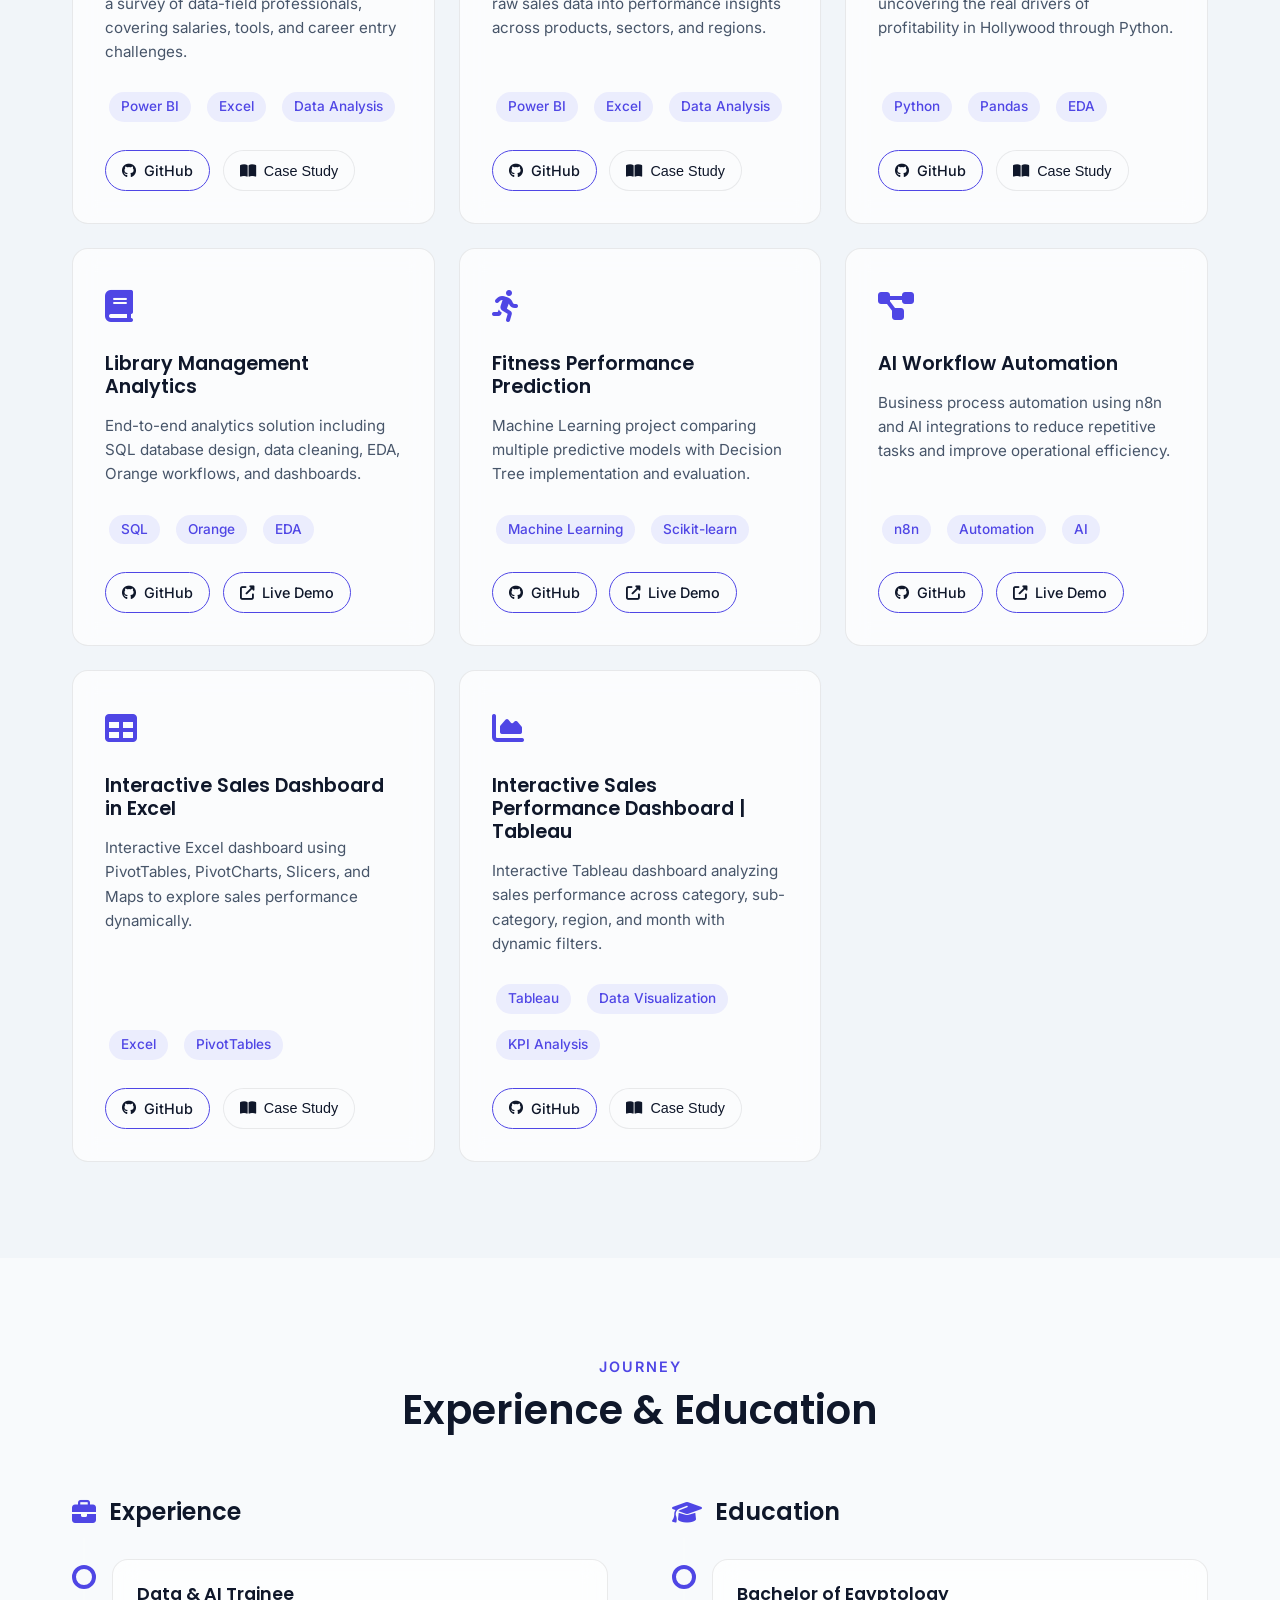
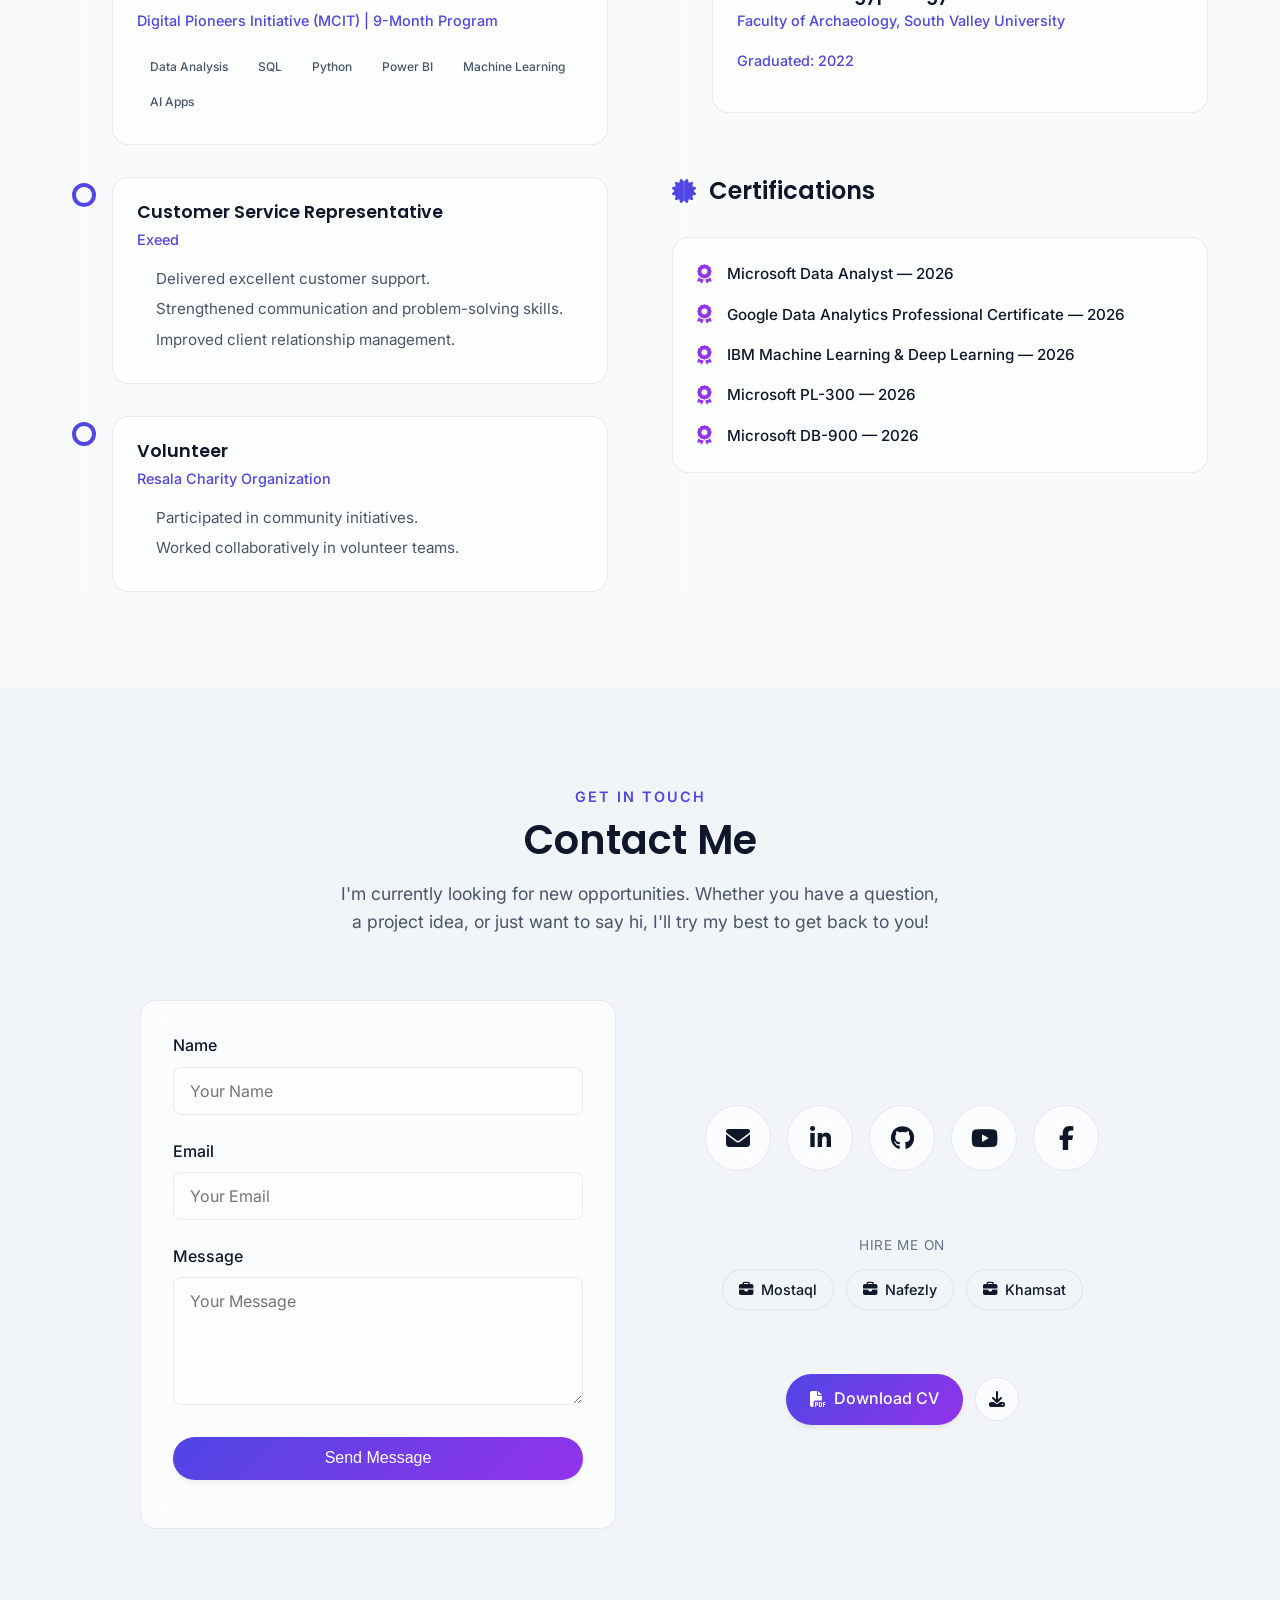
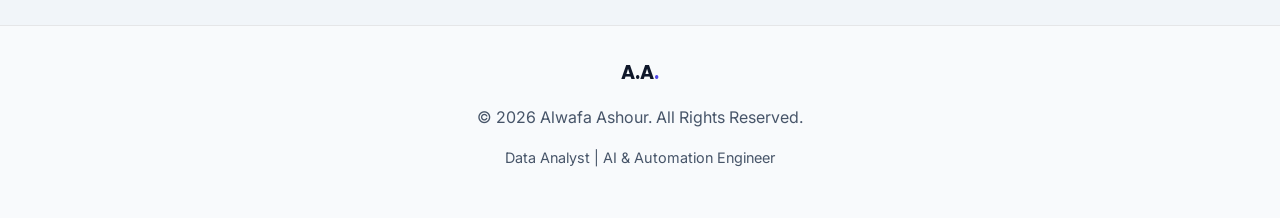
==== commit e4c54183: "Update portfolio" ====
--- a/index.html
+++ b/index.html
@@ -660,7 +660,7 @@
                         </div>
                         <div class="contact-info">
                             <div class="social-links" style="margin-top: 0;">
-                                <a href="mailto:your.email@example.com" class="social-btn glass-card"
+                                <a href="mailto:Wafaashour499@gmail.com" class="social-btn glass-card"
                                     aria-label="Email">
                                     <i class="fas fa-envelope"></i>
                                 </a>
@@ -823,7 +823,8 @@
                                 <figcaption>Home Screen</figcaption>
                             </figure>
                             <figure>
-                                <img src="assets/case-study/screenshot-chat.jpg" alt="Conversation example" loading="lazy">
+                                <img src="assets/case-study/screenshot-chat.jpg" alt="Conversation example"
+                                    loading="lazy">
                                 <figcaption>Conversation Example</figcaption>
                             </figure>
                         </div>
@@ -831,8 +832,8 @@
 
                     <div class="cs-footer-links">
                         <a href="https://github.com/wafaashour499/Egyptian-Artifacts-Assistant" target="_blank"
-                            rel="noopener noreferrer" class="btn-primary-outline btn-sm"><i
-                                class="fab fa-github"></i> GitHub</a>
+                            rel="noopener noreferrer" class="btn-primary-outline btn-sm"><i class="fab fa-github"></i>
+                            GitHub</a>
                         <a href="https://egyptian-artifacts-assistant.streamlit.app/" target="_blank"
                             rel="noopener noreferrer" class="btn-primary btn-sm"><i
                                 class="fas fa-external-link-alt"></i> Live Demo</a>
@@ -1046,8 +1047,8 @@
                         <h3><i class="fas fa-desktop"></i> Screenshots</h3>
                         <div class="cs-screenshots">
                             <figure>
-                                <img src="assets/case-study/powerbi-sales-detail.png"
-                                    alt="Sales dashboard full detail" loading="lazy">
+                                <img src="assets/case-study/powerbi-sales-detail.png" alt="Sales dashboard full detail"
+                                    loading="lazy">
                                 <figcaption>Full Dashboard Detail</figcaption>
                             </figure>
                             <figure>
@@ -1188,8 +1189,8 @@
                                 <figcaption>Key Metrics & Insights</figcaption>
                             </figure>
                             <figure>
-                                <img src="assets/case-study/movies-eda-charts.jpg"
-                                    alt="Genre, gross, and rating charts" loading="lazy">
+                                <img src="assets/case-study/movies-eda-charts.jpg" alt="Genre, gross, and rating charts"
+                                    loading="lazy">
                                 <figcaption>Genre & Ratings Breakdown</figcaption>
                             </figure>
                         </div>
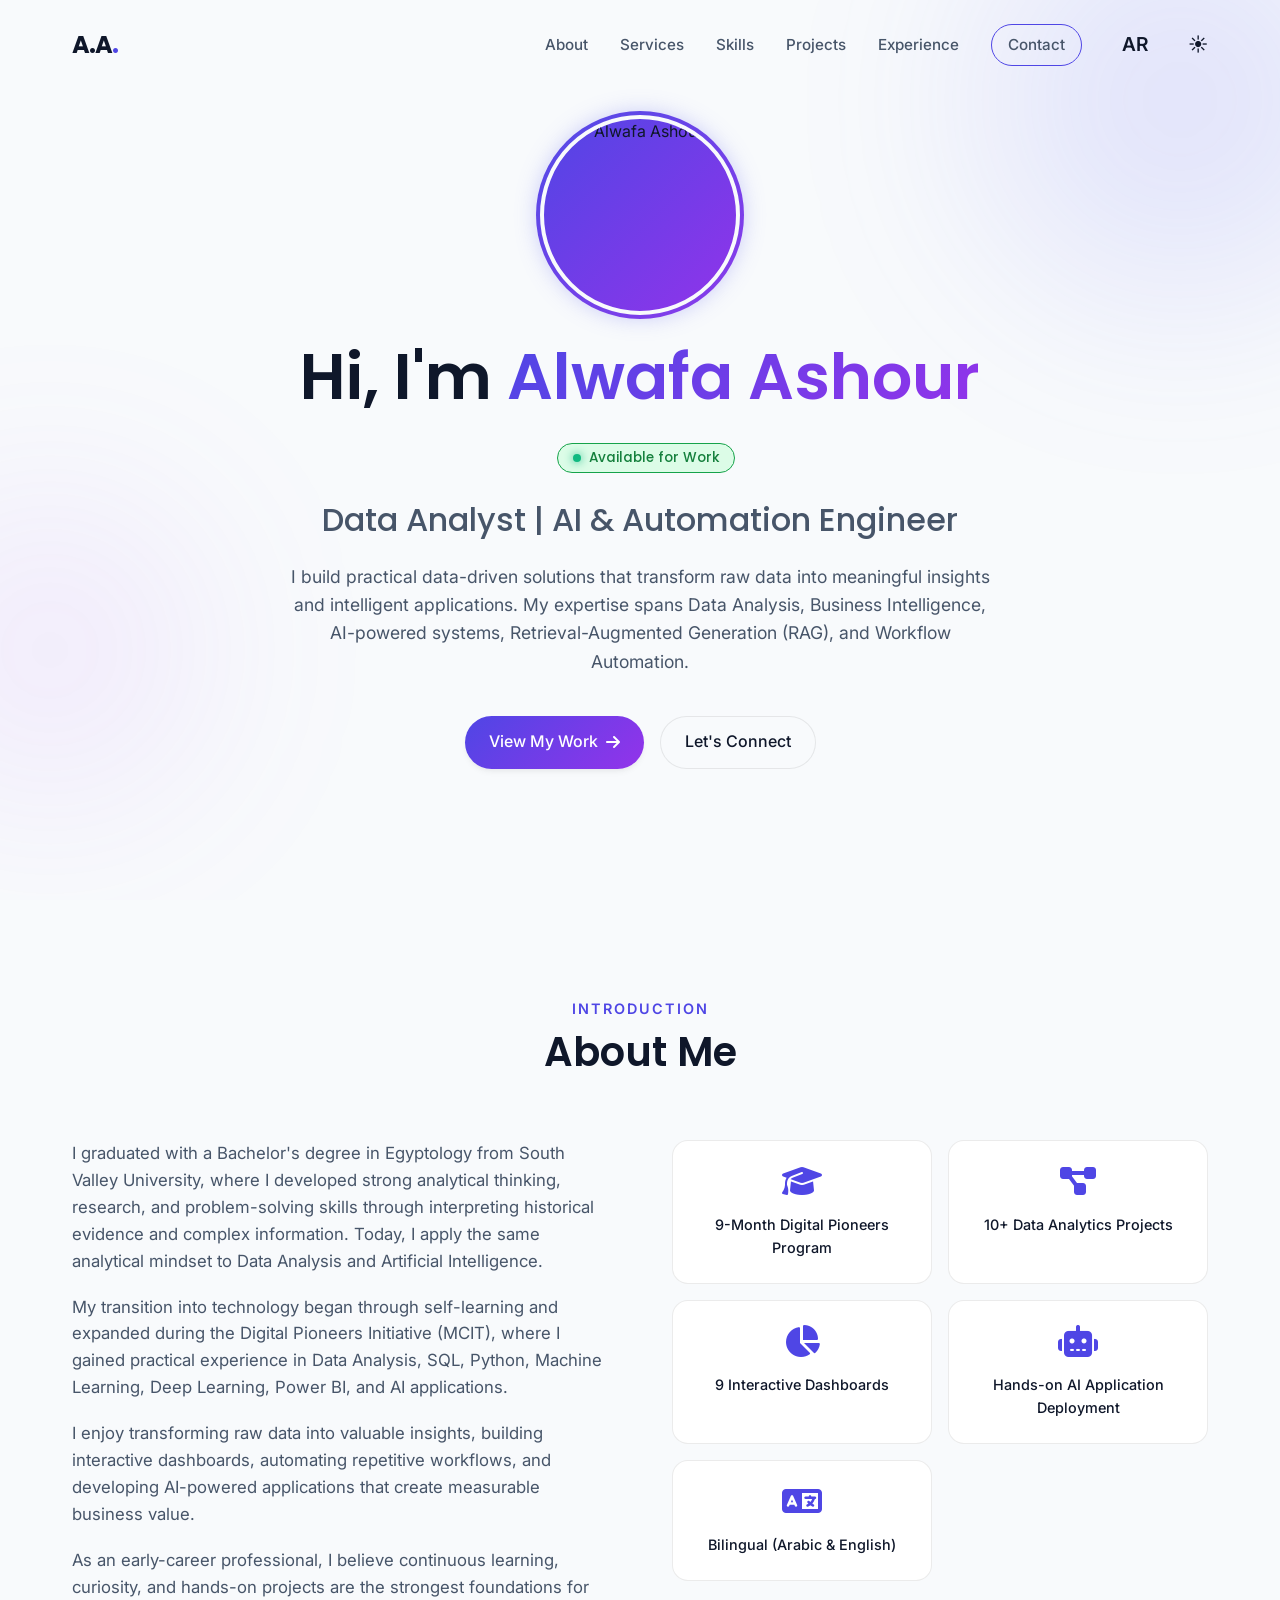
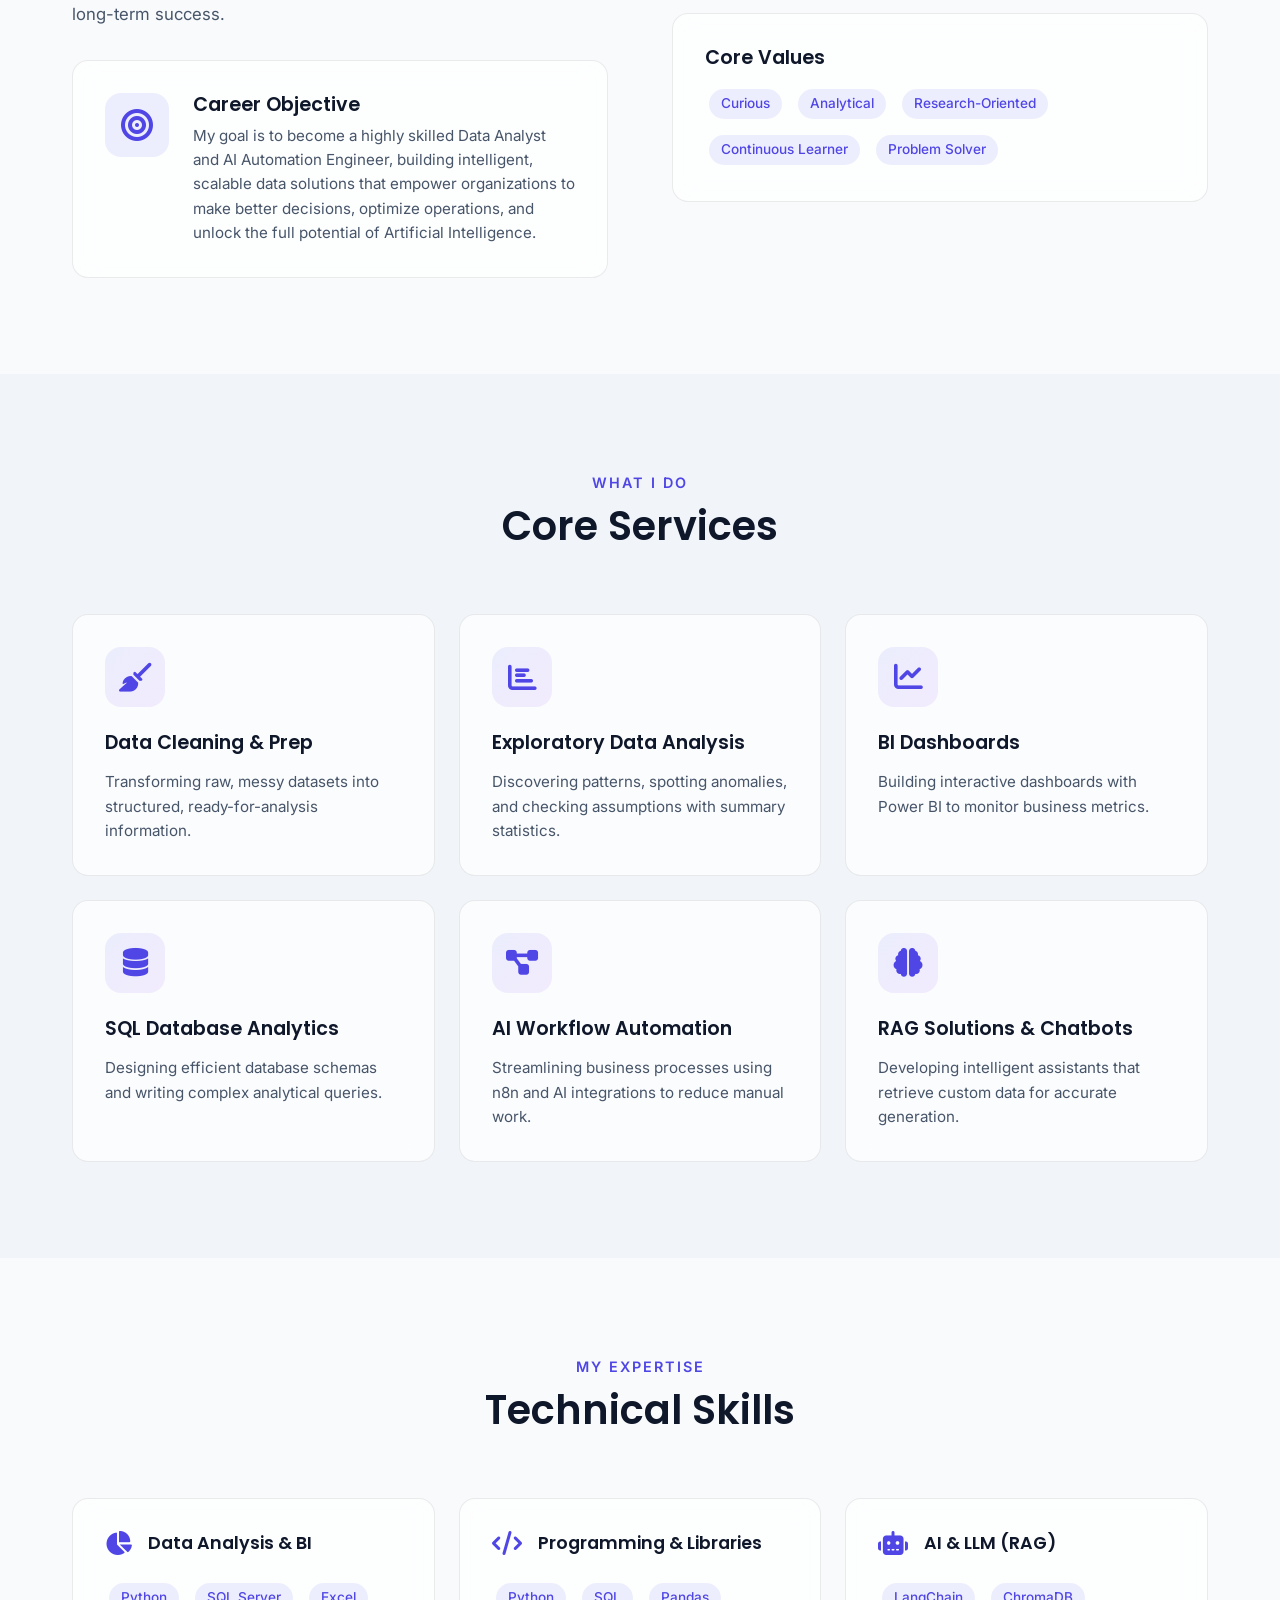
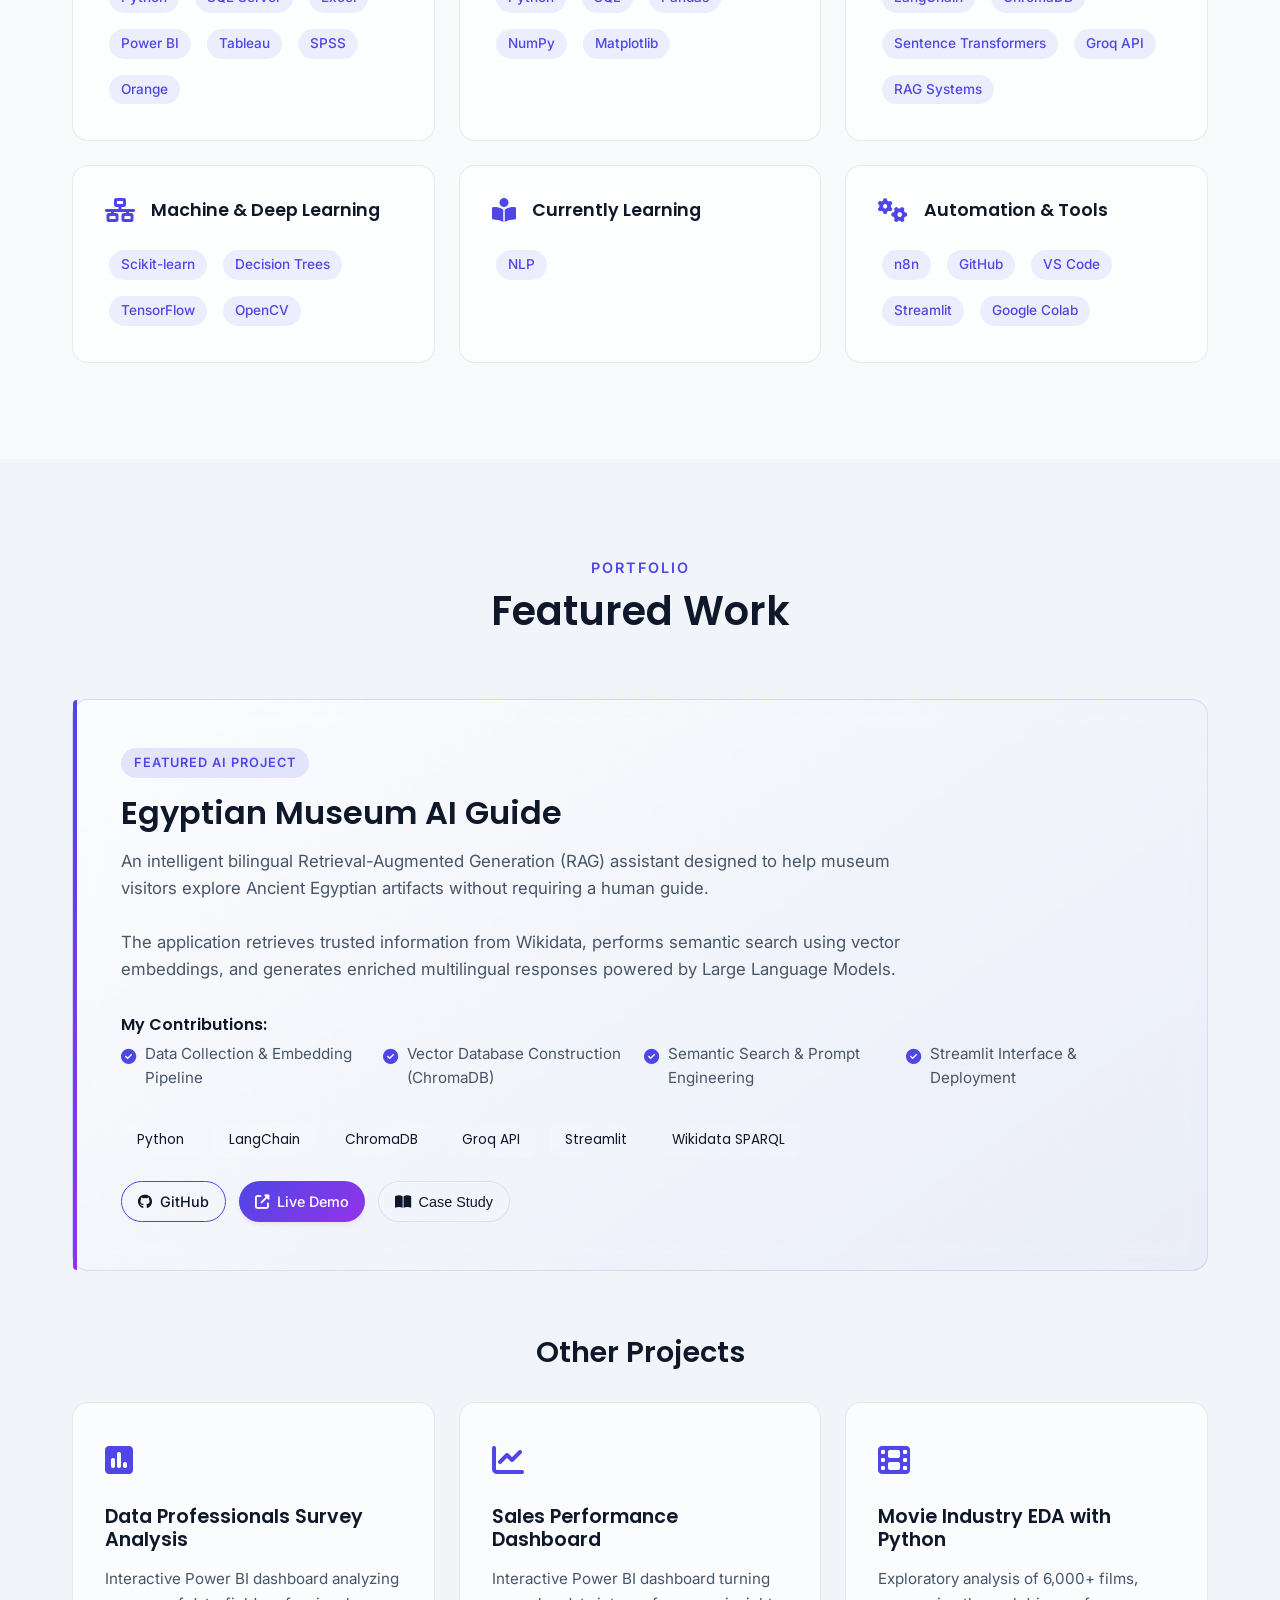
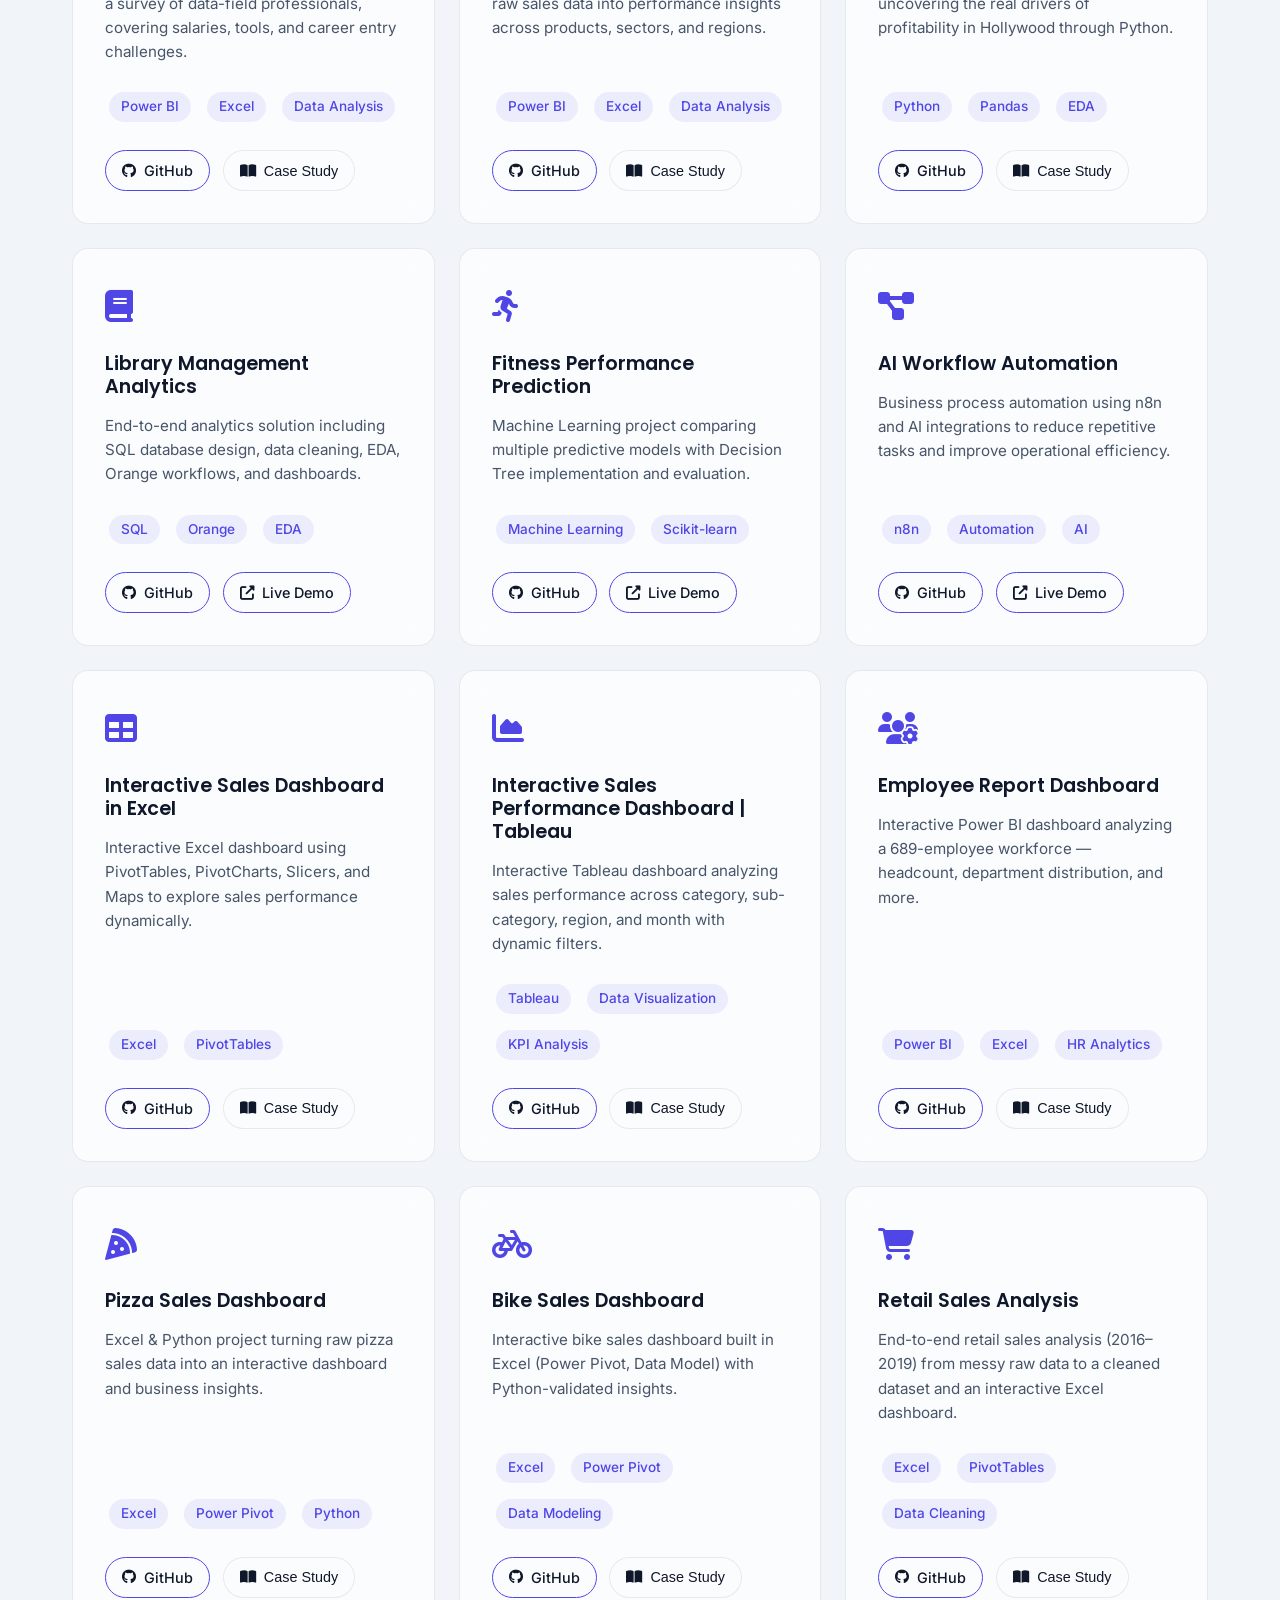
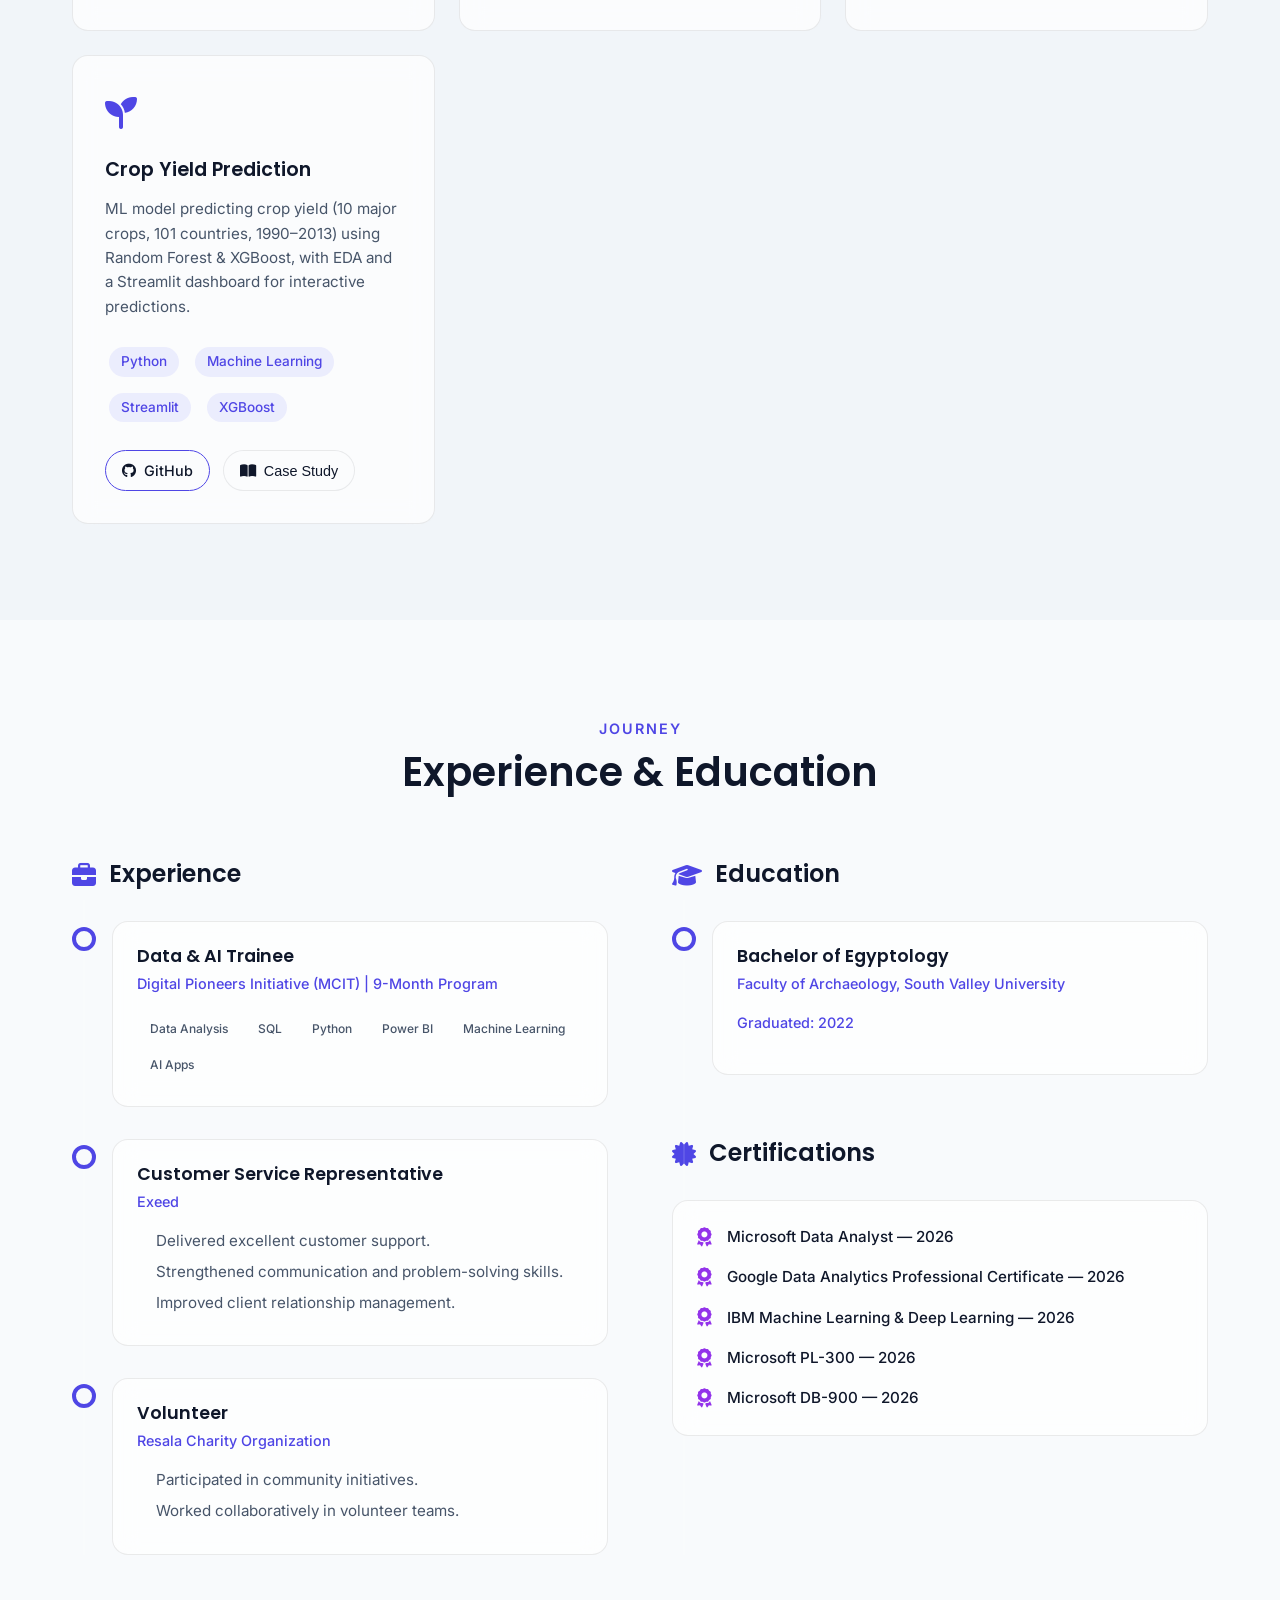
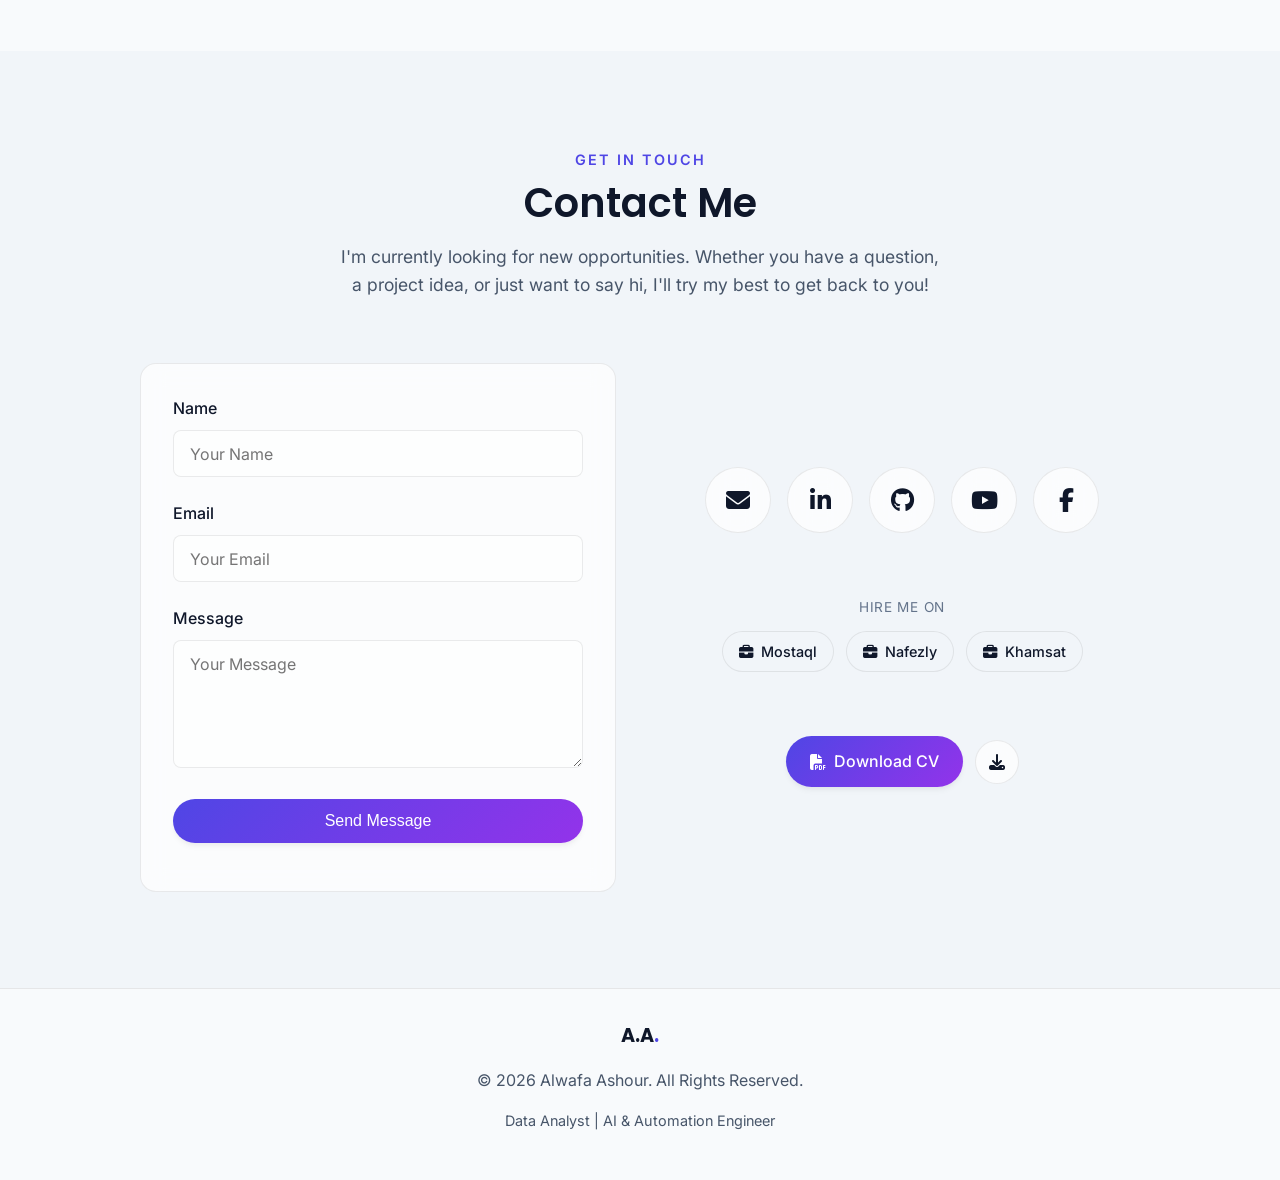
==== commit bc5cd4f5: "Update folder" ====
--- a/index.html
+++ b/index.html
@@ -65,13 +65,29 @@
 
     <!-- Custom CSS -->
     <link rel="stylesheet" href="css/style.css">
+
+    <style>
+        .custom-toggle {
+            background: none;
+            border: none;
+            font-size: 1.2rem;
+            cursor: pointer;
+            color: var(--text-primary);
+            margin-left: 0.5rem;
+            font-family: inherit;
+        }
+
+        #lang-toggle.custom-toggle {
+            font-weight: 600;
+        }
+    </style>
 </head>
 
 <body>
     <!-- Navigation -->
     <nav class="navbar">
         <div class="nav-content container">
-            <a href="#" class="logo">A.A<span>.</span></a>
+            <a href="#hero" class="logo">A.A<span>.</span></a>
             <ul class="nav-links">
                 <li><a href="#about">About</a></li>
                 <li><a href="#services">Services</a></li>
@@ -79,11 +95,11 @@
                 <li><a href="#projects">Projects</a></li>
                 <li><a href="#experience">Experience</a></li>
                 <li><a href="#contact" class="btn-primary-outline btn-sm">Contact</a></li>
-                <li><button id="lang-toggle" class="lang-toggle-btn" aria-label="Toggle Language"
-                        style="background:none; border:none; font-size:1.2rem; font-weight:600; cursor:pointer; color:var(--text-primary); margin-left: 0.5rem; font-family: inherit;">AR</button>
+                <li><button id="lang-toggle" class="lang-toggle-btn custom-toggle"
+                        aria-label="Toggle Language">AR</button>
                 </li>
-                <li><button id="theme-toggle" class="theme-toggle-btn" aria-label="Toggle Theme"
-                        style="background:none; border:none; font-size:1.2rem; cursor:pointer; color:var(--text-primary); margin-left: 0.5rem;">☀️</button>
+                <li><button id="theme-toggle" class="theme-toggle-btn custom-toggle"
+                        aria-label="Toggle Theme">☀️</button>
                 </li>
             </ul>
             <div class="hamburger">
@@ -389,9 +405,11 @@
 
                         <div class="project-links mt-1">
                             <a href="https://github.com/wafaashour499/Egyptian-Artifacts-Assistant" target="_blank"
-                                class="btn-primary-outline btn-sm"><i class="fab fa-github"></i> GitHub</a>
+                                class="btn-primary-outline btn-sm" rel="noopener noreferrer"><i
+                                    class="fab fa-github"></i> GitHub</a>
                             <a href="https://egyptian-artifacts-assistant.streamlit.app/" target="_blank"
-                                class="btn-primary btn-sm"><i class="fas fa-external-link-alt"></i> Live Demo</a>
+                                class="btn-primary btn-sm" rel="noopener noreferrer"><i
+                                    class="fas fa-external-link-alt"></i> Live Demo</a>
                             <button type="button" class="btn-secondary btn-sm" data-open-modal="case-study-modal"><i
                                     class="fas fa-book-open"></i> Case Study</button>
                         </div>
@@ -409,7 +427,9 @@
                         <div class="card-tags"><span class="tag">Power BI</span><span class="tag">Excel</span><span
                                 class="tag">Data Analysis</span></div>
                         <div class="project-links mt-1">
-                            <a href="#" target="_blank" class="btn-primary-outline btn-sm"><i class="fab fa-github"></i>
+                            <a href="https://github.com/wafaashour499/data-professional-survey-dashboard"
+                                target="_blank" class="btn-primary-outline btn-sm" rel="noopener noreferrer"><i
+                                    class="fab fa-github"></i>
                                 GitHub</a>
                             <button type="button" class="btn-secondary btn-sm"
                                 data-open-modal="case-study-modal-powerbi-survey"><i class="fas fa-book-open"></i>
@@ -425,7 +445,9 @@
                         <div class="card-tags"><span class="tag">Power BI</span><span class="tag">Excel</span><span
                                 class="tag">Data Analysis</span></div>
                         <div class="project-links mt-1">
-                            <a href="#" target="_blank" class="btn-primary-outline btn-sm"><i class="fab fa-github"></i>
+                            <a href="https://github.com/wafaashour499/film-industry-profitability-analysis"
+                                target="_blank" class="btn-primary-outline btn-sm" rel="noopener noreferrer"><i
+                                    class="fab fa-github"></i>
                                 GitHub</a>
                             <button type="button" class="btn-secondary btn-sm"
                                 data-open-modal="case-study-modal-powerbi-sales"><i class="fas fa-book-open"></i>
@@ -441,7 +463,9 @@
                         <div class="card-tags"><span class="tag">Python</span><span class="tag">Pandas</span><span
                                 class="tag">EDA</span></div>
                         <div class="project-links mt-1">
-                            <a href="#" target="_blank" class="btn-primary-outline btn-sm"><i class="fab fa-github"></i>
+                            <a href="https://github.com/wafaashour499/film-industry-profitability-analysis"
+                                target="_blank" class="btn-primary-outline btn-sm" rel="noopener noreferrer"><i
+                                    class="fab fa-github"></i>
                                 GitHub</a>
                             <button type="button" class="btn-secondary btn-sm"
                                 data-open-modal="case-study-modal-movies-eda"><i class="fas fa-book-open"></i>
@@ -457,9 +481,10 @@
                         <div class="card-tags"><span class="tag">SQL</span><span class="tag">Orange</span><span
                                 class="tag">EDA</span></div>
                         <div class="project-links mt-1">
-                            <a href="#" target="_blank" class="btn-primary-outline btn-sm"><i class="fab fa-github"></i>
+                            <a href="#" target="_blank" class="btn-primary-outline btn-sm" rel="noopener noreferrer"><i
+                                    class="fab fa-github"></i>
                                 GitHub</a>
-                            <a href="#" target="_blank" class="btn-primary-outline btn-sm"><i
+                            <a href="#" target="_blank" class="btn-primary-outline btn-sm" rel="noopener noreferrer"><i
                                     class="fas fa-external-link-alt"></i> Live Demo</a>
                         </div>
                     </div>
@@ -472,9 +497,10 @@
                         <div class="card-tags"><span class="tag">Machine Learning</span><span
                                 class="tag">Scikit-learn</span></div>
                         <div class="project-links mt-1">
-                            <a href="#" target="_blank" class="btn-primary-outline btn-sm"><i class="fab fa-github"></i>
+                            <a href="#" target="_blank" class="btn-primary-outline btn-sm" rel="noopener noreferrer"><i
+                                    class="fab fa-github"></i>
                                 GitHub</a>
-                            <a href="#" target="_blank" class="btn-primary-outline btn-sm"><i
+                            <a href="#" target="_blank" class="btn-primary-outline btn-sm" rel="noopener noreferrer"><i
                                     class="fas fa-external-link-alt"></i> Live Demo</a>
                         </div>
                     </div>
@@ -487,9 +513,10 @@
                         <div class="card-tags"><span class="tag">n8n</span><span class="tag">Automation</span><span
                                 class="tag">AI</span></div>
                         <div class="project-links mt-1">
-                            <a href="#" target="_blank" class="btn-primary-outline btn-sm"><i class="fab fa-github"></i>
+                            <a href="#" target="_blank" class="btn-primary-outline btn-sm" rel="noopener noreferrer"><i
+                                    class="fab fa-github"></i>
                                 GitHub</a>
-                            <a href="#" target="_blank" class="btn-primary-outline btn-sm"><i
+                            <a href="#" target="_blank" class="btn-primary-outline btn-sm" rel="noopener noreferrer"><i
                                     class="fas fa-external-link-alt"></i> Live Demo</a>
                         </div>
                     </div>
@@ -502,7 +529,8 @@
                         <div class="card-tags"><span class="tag">Excel</span><span class="tag">PivotTables</span>
                         </div>
                         <div class="project-links mt-1">
-                            <a href="#" target="_blank" class="btn-primary-outline btn-sm"><i class="fab fa-github"></i>
+                            <a href="#" target="_blank" class="btn-primary-outline btn-sm" rel="noopener noreferrer"><i
+                                    class="fab fa-github"></i>
                                 GitHub</a>
                             <button type="button" class="btn-secondary btn-sm"
                                 data-open-modal="case-study-modal-excel-sales"><i class="fas fa-book-open"></i>
@@ -518,11 +546,97 @@
                         <div class="card-tags"><span class="tag">Tableau</span><span class="tag">Data
                                 Visualization</span><span class="tag">KPI Analysis</span></div>
                         <div class="project-links mt-1">
-                            <a href="#" target="_blank" class="btn-primary-outline btn-sm"><i class="fab fa-github"></i>
+                            <a href="#" target="_blank" class="btn-primary-outline btn-sm" rel="noopener noreferrer"><i
+                                    class="fab fa-github"></i>
                                 GitHub</a>
                             <button type="button" class="btn-secondary btn-sm"
                                 data-open-modal="case-study-modal-tableau-sales"><i class="fas fa-book-open"></i>
                                 Case Study</button>
+                        </div>
+                    </div>
+
+                    <div class="project-card glass-card reveal delay-1">
+                        <div class="card-icon"><i class="fas fa-users-cog"></i></div>
+                        <h3>Employee Report Dashboard</h3>
+                        <p>Interactive Power BI dashboard analyzing a 689-employee workforce — headcount, department
+                            distribution, and more.</p>
+                        <div class="card-tags"><span class="tag">Power BI</span><span class="tag">Excel</span><span
+                                class="tag">HR Analytics</span></div>
+                        <div class="project-links mt-1">
+                            <a href="https://github.com/wafaashour499/employee-report-dashboard" target="_blank"
+                                rel="noopener noreferrer" class="btn-primary-outline btn-sm"><i
+                                    class="fab fa-github"></i> GitHub</a>
+                            <button type="button" class="btn-secondary btn-sm"
+                                data-open-modal="case-study-modal-employee-report"><i class="fas fa-book-open"></i> Case
+                                Study</button>
+                        </div>
+                    </div>
+
+                    <div class="project-card glass-card reveal delay-2">
+                        <div class="card-icon"><i class="fas fa-pizza-slice"></i></div>
+                        <h3>Pizza Sales Dashboard</h3>
+                        <p>Excel & Python project turning raw pizza sales data into an interactive dashboard and
+                            business insights.</p>
+                        <div class="card-tags"><span class="tag">Excel</span><span class="tag">Power Pivot</span><span
+                                class="tag">Python</span></div>
+                        <div class="project-links mt-1">
+                            <a href="https://github.com/wafaashour499/Pizza-Sales-Dashboard" target="_blank"
+                                rel="noopener noreferrer" class="btn-primary-outline btn-sm"><i
+                                    class="fab fa-github"></i> GitHub</a>
+                            <button type="button" class="btn-secondary btn-sm"
+                                data-open-modal="case-study-modal-pizza-sales"><i class="fas fa-book-open"></i> Case
+                                Study</button>
+                        </div>
+                    </div>
+
+                    <div class="project-card glass-card reveal delay-3">
+                        <div class="card-icon"><i class="fas fa-bicycle"></i></div>
+                        <h3>Bike Sales Dashboard</h3>
+                        <p>Interactive bike sales dashboard built in Excel (Power Pivot, Data Model) with
+                            Python-validated insights.</p>
+                        <div class="card-tags"><span class="tag">Excel</span><span class="tag">Power Pivot</span><span
+                                class="tag">Data Modeling</span></div>
+                        <div class="project-links mt-1">
+                            <a href="https://github.com/wafaashour499/bike-sales-dashboard" target="_blank"
+                                rel="noopener noreferrer" class="btn-primary-outline btn-sm"><i
+                                    class="fab fa-github"></i> GitHub</a>
+                            <button type="button" class="btn-secondary btn-sm"
+                                data-open-modal="case-study-modal-bike-sales"><i class="fas fa-book-open"></i> Case
+                                Study</button>
+                        </div>
+                    </div>
+
+                    <div class="project-card glass-card reveal delay-1">
+                        <div class="card-icon"><i class="fas fa-shopping-cart"></i></div>
+                        <h3>Retail Sales Analysis</h3>
+                        <p>End-to-end retail sales analysis (2016–2019) from messy raw data to a cleaned dataset and an
+                            interactive Excel dashboard.</p>
+                        <div class="card-tags"><span class="tag">Excel</span><span class="tag">PivotTables</span><span
+                                class="tag">Data Cleaning</span></div>
+                        <div class="project-links mt-1">
+                            <a href="https://github.com/wafaashour499/retail-sales-analysis" target="_blank"
+                                rel="noopener noreferrer" class="btn-primary-outline btn-sm"><i
+                                    class="fab fa-github"></i> GitHub</a>
+                            <button type="button" class="btn-secondary btn-sm"
+                                data-open-modal="case-study-modal-retail-sales"><i class="fas fa-book-open"></i> Case
+                                Study</button>
+                        </div>
+                    </div>
+
+                    <div class="project-card glass-card reveal delay-2">
+                        <div class="card-icon"><i class="fas fa-seedling"></i></div>
+                        <h3>Crop Yield Prediction</h3>
+                        <p>ML model predicting crop yield (10 major crops, 101 countries, 1990–2013) using Random Forest
+                            & XGBoost, with EDA and a Streamlit dashboard for interactive predictions.</p>
+                        <div class="card-tags"><span class="tag">Python</span><span class="tag">Machine
+                                Learning</span><span class="tag">Streamlit</span><span class="tag">XGBoost</span></div>
+                        <div class="project-links mt-1">
+                            <a href="https://github.com/wafaashour499/Crop-Yield-Prediction-ML" target="_blank"
+                                rel="noopener noreferrer" class="btn-primary-outline btn-sm"><i
+                                    class="fab fa-github"></i> GitHub</a>
+                            <button type="button" class="btn-secondary btn-sm"
+                                data-open-modal="case-study-modal-crop-yield"><i class="fas fa-book-open"></i> Case
+                                Study</button>
                         </div>
                     </div>
                 </div>
@@ -665,11 +779,11 @@
                                     <i class="fas fa-envelope"></i>
                                 </a>
                                 <a href="https://www.linkedin.com/in/wafa-ashour/" target="_blank"
-                                    class="social-btn glass-card" aria-label="LinkedIn">
+                                    class="social-btn glass-card" aria-label="LinkedIn" rel="noopener noreferrer">
                                     <i class="fab fa-linkedin-in"></i>
                                 </a>
                                 <a href="https://github.com/wafaashour499" target="_blank" class="social-btn glass-card"
-                                    aria-label="GitHub">
+                                    aria-label="GitHub" rel="noopener noreferrer">
                                     <i class="fab fa-github"></i>
                                 </a>
                                 <a href="#" class="social-btn glass-card" aria-label="YouTube">
@@ -957,8 +1071,9 @@
                     </section>
 
                     <div class="cs-footer-links">
-                        <a href="#" target="_blank" rel="noopener noreferrer" class="btn-primary-outline btn-sm"><i
-                                class="fab fa-github"></i> GitHub</a>
+                        <a href="https://github.com/wafaashour499/data-professional-survey-dashboard" target="_blank"
+                            rel="noopener noreferrer" class="btn-primary-outline btn-sm"><i class="fab fa-github"></i>
+                            GitHub</a>
                     </div>
                 </div>
             </div>
@@ -1060,8 +1175,8 @@
                     </section>
 
                     <div class="cs-footer-links">
-                        <a href="#" target="_blank" rel="noopener noreferrer" class="btn-primary-outline btn-sm"><i
-                                class="fab fa-github"></i> GitHub</a>
+                        <a href="https://github.com/wafaashour499" target="_blank" rel="noopener noreferrer"
+                            class="btn-primary-outline btn-sm"><i class="fab fa-github"></i> GitHub</a>
                     </div>
                 </div>
             </div>
@@ -1197,8 +1312,9 @@
                     </section>
 
                     <div class="cs-footer-links">
-                        <a href="#" target="_blank" rel="noopener noreferrer" class="btn-primary-outline btn-sm"><i
-                                class="fab fa-github"></i> GitHub</a>
+                        <a href="https://github.com/wafaashour499/film-industry-profitability-analysis" target="_blank"
+                            rel="noopener noreferrer" class="btn-primary-outline btn-sm"><i class="fab fa-github"></i>
+                            GitHub</a>
                     </div>
                 </div>
             </div>
@@ -1403,6 +1519,244 @@
         </div>
     </div>
 
+
+    <!-- Case Study Modal: Employee Report Dashboard -->
+    <div id="case-study-modal-employee-report" class="cs-modal" aria-hidden="true">
+        <div class="cs-modal-overlay" data-close-modal></div>
+        <div class="cs-modal-panel glass-card" role="dialog" aria-modal="true"
+            aria-labelledby="cs-modal-title-employee-report">
+            <button type="button" class="cs-modal-close" data-close-modal aria-label="Close case study"><i
+                    class="fas fa-times"></i></button>
+            <div class="cs-modal-scroll">
+                <div class="cs-hero">
+                    <img src="assets/case-study/powerbi-survey-hero.png" alt="Employee Report Dashboard" loading="lazy">
+                    <div class="cs-hero-overlay">
+                        <span class="cs-hero-badge">Case Study</span>
+                        <h2 id="cs-modal-title-employee-report">Employee Report Dashboard</h2>
+                        <p>Interactive Power BI dashboard analyzing a 689-employee workforce.</p>
+                    </div>
+                </div>
+                <div class="cs-body">
+                    <section class="cs-section">
+                        <h3><i class="fas fa-info-circle"></i> Overview</h3>
+                        <p>This project provides an in-depth analysis of a workforce of 689 employees across 5
+                            countries. It tracks key HR metrics like headcount, department distribution, gender balance,
+                            hiring trends, and salary insights.</p>
+                    </section>
+                    <section class="cs-section">
+                        <h3><i class="fas fa-tools"></i> Tech Stack</h3>
+                        <div class="project-tech"><span>Power BI</span><span>Excel</span></div>
+                    </section>
+                    <div class="cs-footer-links">
+                        <a href="https://github.com/wafaashour499/employee-report-dashboard" target="_blank"
+                            rel="noopener noreferrer" class="btn-primary-outline btn-sm"><i class="fab fa-github"></i>
+                            GitHub</a>
+                    </div>
+                </div>
+            </div>
+        </div>
+    </div>
+
+    <!-- Case Study Modal: Pizza Sales Dashboard -->
+    <div id="case-study-modal-pizza-sales" class="cs-modal" aria-hidden="true">
+        <div class="cs-modal-overlay" data-close-modal></div>
+        <div class="cs-modal-panel glass-card" role="dialog" aria-modal="true"
+            aria-labelledby="cs-modal-title-pizza-sales">
+            <button type="button" class="cs-modal-close" data-close-modal aria-label="Close case study"><i
+                    class="fas fa-times"></i></button>
+            <div class="cs-modal-scroll">
+                <div class="cs-hero">
+                    <img src="assets/case-study/excel-sales-dashboard-summary.png" alt="Pizza Sales Dashboard"
+                        loading="lazy">
+                    <div class="cs-hero-overlay">
+                        <span class="cs-hero-badge">Case Study</span>
+                        <h2 id="cs-modal-title-pizza-sales">Pizza Sales Dashboard</h2>
+                        <p>Excel & Python project turning raw pizza sales data into business insights.</p>
+                    </div>
+                </div>
+                <div class="cs-body">
+                    <section class="cs-section">
+                        <h3><i class="fas fa-info-circle"></i> Overview</h3>
+                        <p>Combines data cleaning, data modeling, and PivotTables to build an interactive dashboard
+                            tracking pizza sales, performance across variants, and total revenue.</p>
+                    </section>
+                    <section class="cs-section">
+                        <h3><i class="fas fa-tools"></i> Tech Stack</h3>
+                        <div class="project-tech"><span>Excel</span><span>Python</span><span>Power Pivot</span></div>
+                    </section>
+                    <div class="cs-footer-links">
+                        <a href="https://github.com/wafaashour499/Pizza-Sales-Dashboard" target="_blank"
+                            rel="noopener noreferrer" class="btn-primary-outline btn-sm"><i class="fab fa-github"></i>
+                            GitHub</a>
+                    </div>
+                </div>
+            </div>
+        </div>
+    </div>
+
+    <!-- Case Study Modal: Bike Sales Dashboard -->
+    <div id="case-study-modal-bike-sales" class="cs-modal" aria-hidden="true">
+        <div class="cs-modal-overlay" data-close-modal></div>
+        <div class="cs-modal-panel glass-card" role="dialog" aria-modal="true"
+            aria-labelledby="cs-modal-title-bike-sales">
+            <button type="button" class="cs-modal-close" data-close-modal aria-label="Close case study"><i
+                    class="fas fa-times"></i></button>
+            <div class="cs-modal-scroll">
+                <div class="cs-hero">
+                    <img src="assets/case-study/powerbi-sales-hero.png" alt="Bike Sales Dashboard" loading="lazy">
+                    <div class="cs-hero-overlay">
+                        <span class="cs-hero-badge">Case Study</span>
+                        <h2 id="cs-modal-title-bike-sales">Bike Sales Dashboard</h2>
+                        <p>Interactive bike sales dashboard built in Excel with Python-validated insights.</p>
+                    </div>
+                </div>
+                <div class="cs-body">
+                    <section class="cs-section">
+                        <h3><i class="fas fa-info-circle"></i> Overview</h3>
+                        <p>A data-driven business intelligence project that transforms raw data into an interactive
+                            dashboard, providing clear insights into bike sales and customer trends.</p>
+                    </section>
+                    <section class="cs-section">
+                        <h3><i class="fas fa-tools"></i> Tech Stack</h3>
+                        <div class="project-tech"><span>Excel</span><span>Power Pivot</span><span>Data Modeling</span>
+                        </div>
+                    </section>
+                    <div class="cs-footer-links">
+                        <a href="https://github.com/wafaashour499/bike-sales-dashboard" target="_blank"
+                            rel="noopener noreferrer" class="btn-primary-outline btn-sm"><i class="fab fa-github"></i>
+                            GitHub</a>
+                    </div>
+                </div>
+            </div>
+        </div>
+    </div>
+
+    <!-- Case Study Modal: Retail Sales Analysis -->
+    <div id="case-study-modal-retail-sales" class="cs-modal" aria-hidden="true">
+        <div class="cs-modal-overlay" data-close-modal></div>
+        <div class="cs-modal-panel glass-card" role="dialog" aria-modal="true"
+            aria-labelledby="cs-modal-title-retail-sales">
+            <button type="button" class="cs-modal-close" data-close-modal aria-label="Close case study"><i
+                    class="fas fa-times"></i></button>
+            <div class="cs-modal-scroll">
+                <div class="cs-hero">
+                    <img src="assets/case-study/excel-sales-dashboard-summary.png" alt="Retail Sales Analysis"
+                        loading="lazy">
+                    <div class="cs-hero-overlay">
+                        <span class="cs-hero-badge">Case Study</span>
+                        <h2 id="cs-modal-title-retail-sales">Retail Sales Analysis</h2>
+                        <p>End-to-end retail sales analysis (2016–2019).</p>
+                    </div>
+                </div>
+                <div class="cs-body">
+                    <section class="cs-section">
+                        <h3><i class="fas fa-info-circle"></i> Overview</h3>
+                        <p>Transforms messy raw retail data spanning three years into a cleaned dataset and an
+                            interactive Excel dashboard with actionable business insights on sales, profit, and customer
+                            behavior.</p>
+                    </section>
+                    <section class="cs-section">
+                        <h3><i class="fas fa-tools"></i> Tech Stack</h3>
+                        <div class="project-tech"><span>Excel</span><span>PivotTables</span></div>
+                    </section>
+                    <div class="cs-footer-links">
+                        <a href="https://github.com/wafaashour499/retail-sales-analysis" target="_blank"
+                            rel="noopener noreferrer" class="btn-primary-outline btn-sm"><i class="fab fa-github"></i>
+                            GitHub</a>
+                    </div>
+                </div>
+            </div>
+        </div>
+    </div>
+
+    <!-- Case Study Modal: Crop Yield Prediction -->
+    <div id="case-study-modal-crop-yield" class="cs-modal" aria-hidden="true">
+        <div class="cs-modal-overlay" data-close-modal></div>
+        <div class="cs-modal-panel glass-card" role="dialog" aria-modal="true"
+            aria-labelledby="cs-modal-title-crop-yield">
+            <button type="button" class="cs-modal-close" data-close-modal aria-label="Close case study">
+                <i class="fas fa-times"></i>
+            </button>
+            <div class="cs-modal-scroll">
+                <div class="cs-hero">
+                    <img src="assets/case-study/movies-eda-hero.jpg" alt="Crop Yield Prediction" loading="lazy">
+                    <div class="cs-hero-overlay">
+                        <span class="cs-hero-badge">Case Study</span>
+                        <h2 id="cs-modal-title-crop-yield">Crop Yield Prediction ML</h2>
+                        <p>Predicting crop yields across 10 crops and 101 countries using Machine Learning</p>
+                    </div>
+                </div>
+                <div class="cs-body">
+                    <section class="cs-section">
+                        <h3><i class="fas fa-info-circle"></i> Overview</h3>
+                        <p>
+                            A machine learning project that predicts crop yields across 10 major crops and 101 countries
+                            using historical data from 1990 to 2013. The project covers the full ML pipeline: data
+                            cleaning, exploratory data analysis, feature importance analysis, model training, and an
+                            interactive Streamlit dashboard for making live predictions.
+                        </p>
+                    </section>
+                    <section class="cs-section">
+                        <h3><i class="fas fa-user-check"></i> My Contributions</h3>
+                        <ul class="cs-list">
+                            <li>Data Cleaning & Preprocessing</li>
+                            <li>Exploratory Data Analysis (EDA)</li>
+                            <li>Feature Importance Analysis</li>
+                            <li>Model Training with Random Forest & XGBoost</li>
+                            <li>Streamlit Dashboard for Interactive Predictions</li>
+                        </ul>
+                    </section>
+                    <section class="cs-section">
+                        <h3><i class="fas fa-star"></i> Key Features</h3>
+                        <div class="cs-features-grid">
+                            <div class="cs-feature"><i class="fas fa-globe"></i>
+                                <div>
+                                    <h4>Global Coverage</h4>
+                                    <p>Analyzes data from 101 countries and 10 major crop types.</p>
+                                </div>
+                            </div>
+                            <div class="cs-feature"><i class="fas fa-robot"></i>
+                                <div>
+                                    <h4>Dual ML Models</h4>
+                                    <p>Compares Random Forest and XGBoost for optimal prediction accuracy.</p>
+                                </div>
+                            </div>
+                            <div class="cs-feature"><i class="fas fa-chart-bar"></i>
+                                <div>
+                                    <h4>Feature Importance</h4>
+                                    <p>Identifies the key factors driving crop yield performance.</p>
+                                </div>
+                            </div>
+                            <div class="cs-feature"><i class="fas fa-desktop"></i>
+                                <div>
+                                    <h4>Streamlit Dashboard</h4>
+                                    <p>Interactive interface for real-time crop yield predictions.</p>
+                                </div>
+                            </div>
+                        </div>
+                    </section>
+                    <section class="cs-section">
+                        <h3><i class="fas fa-tools"></i> Tech Stack</h3>
+                        <div class="project-tech">
+                            <span>Python</span>
+                            <span>Scikit-learn</span>
+                            <span>XGBoost</span>
+                            <span>Random Forest</span>
+                            <span>Pandas</span>
+                            <span>Matplotlib</span>
+                            <span>Streamlit</span>
+                        </div>
+                    </section>
+                    <div class="cs-footer-links">
+                        <a href="https://github.com/wafaashour499/Crop-Yield-Prediction-ML" target="_blank"
+                            rel="noopener noreferrer" class="btn-primary-outline btn-sm"><i class="fab fa-github"></i>
+                            GitHub</a>
+                    </div>
+                </div>
+            </div>
+        </div>
+    </div>
+
     <!-- Custom JS -->
     <script src="js/translations.js"></script>
     <script src="js/script.js"></script>
--- a/css/style.css
+++ b/css/style.css
@@ -487,8 +487,8 @@
 }
 
 .hero-profile-img {
-    width: 150px;
-    height: 150px;
+    width: 200px;
+    height: 200px;
     border-radius: 50%;
     object-fit: cover;
     border: 4px solid var(--bg-main);
